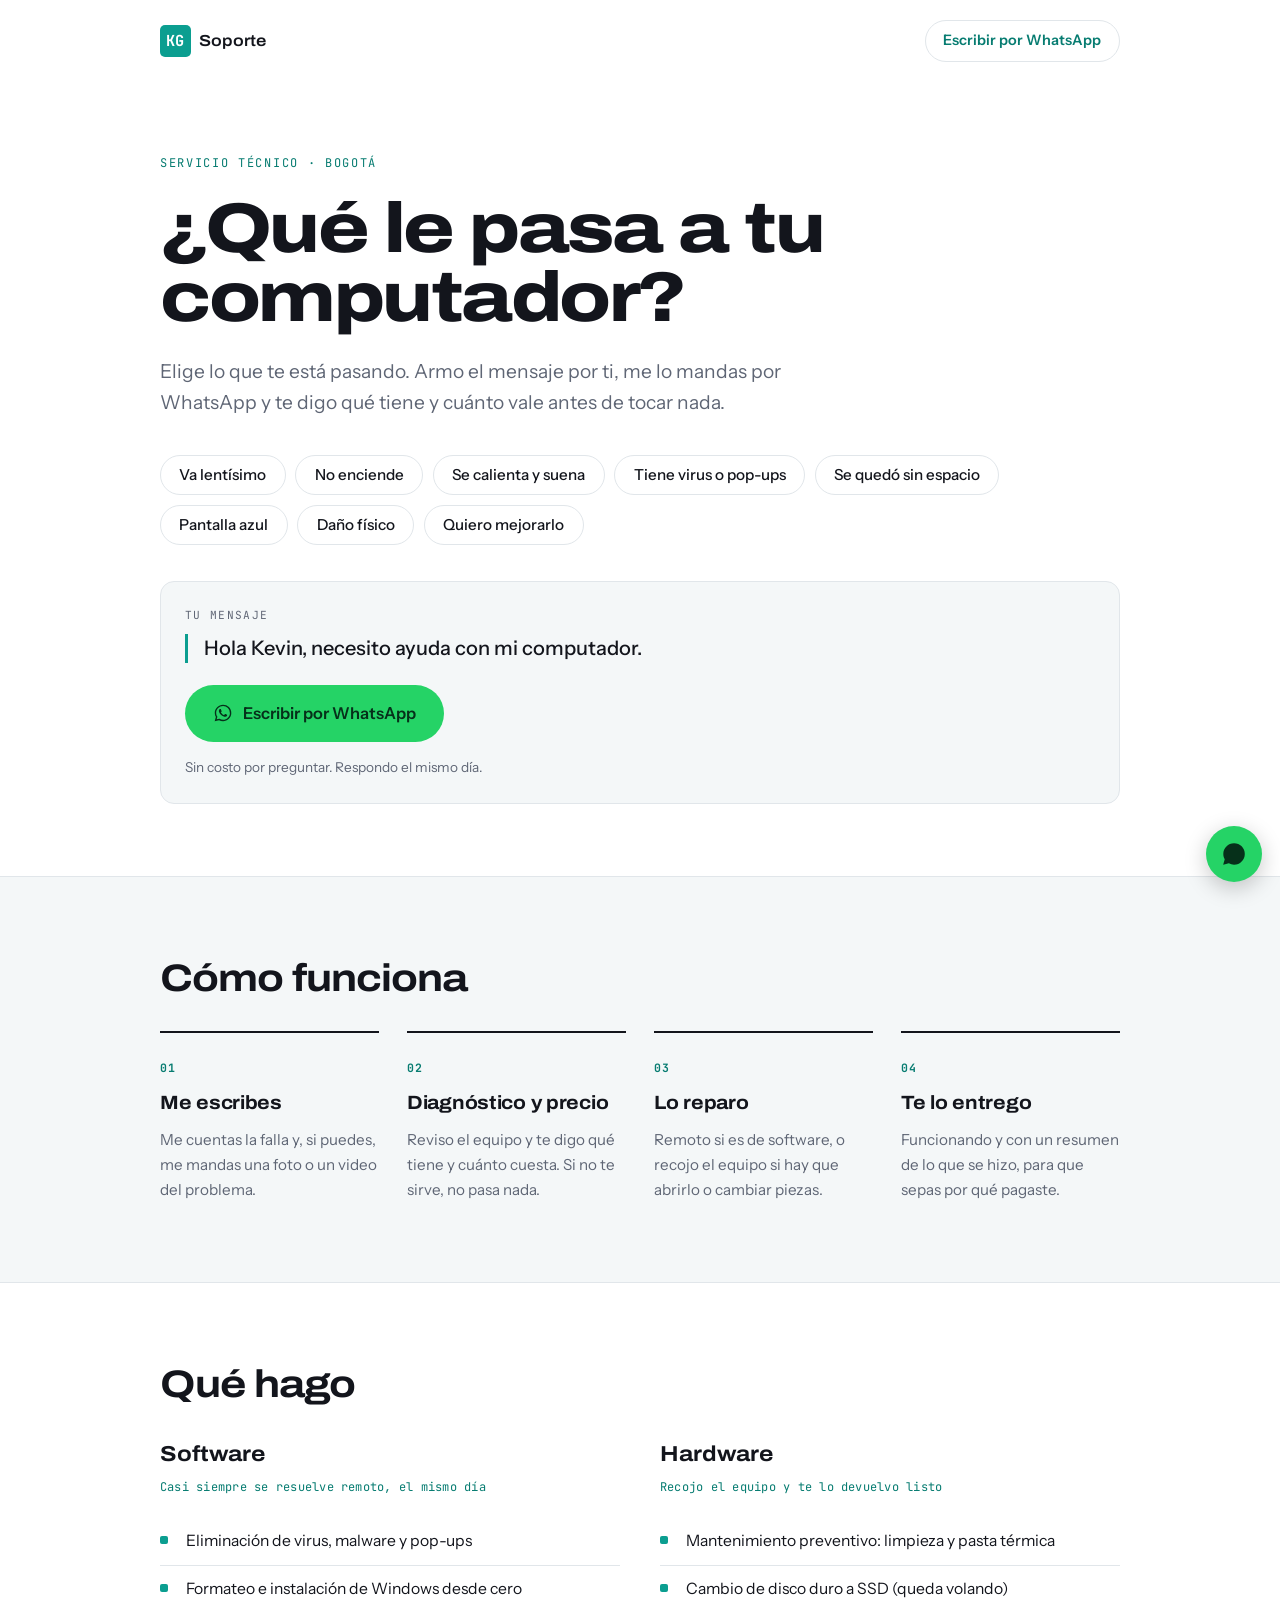
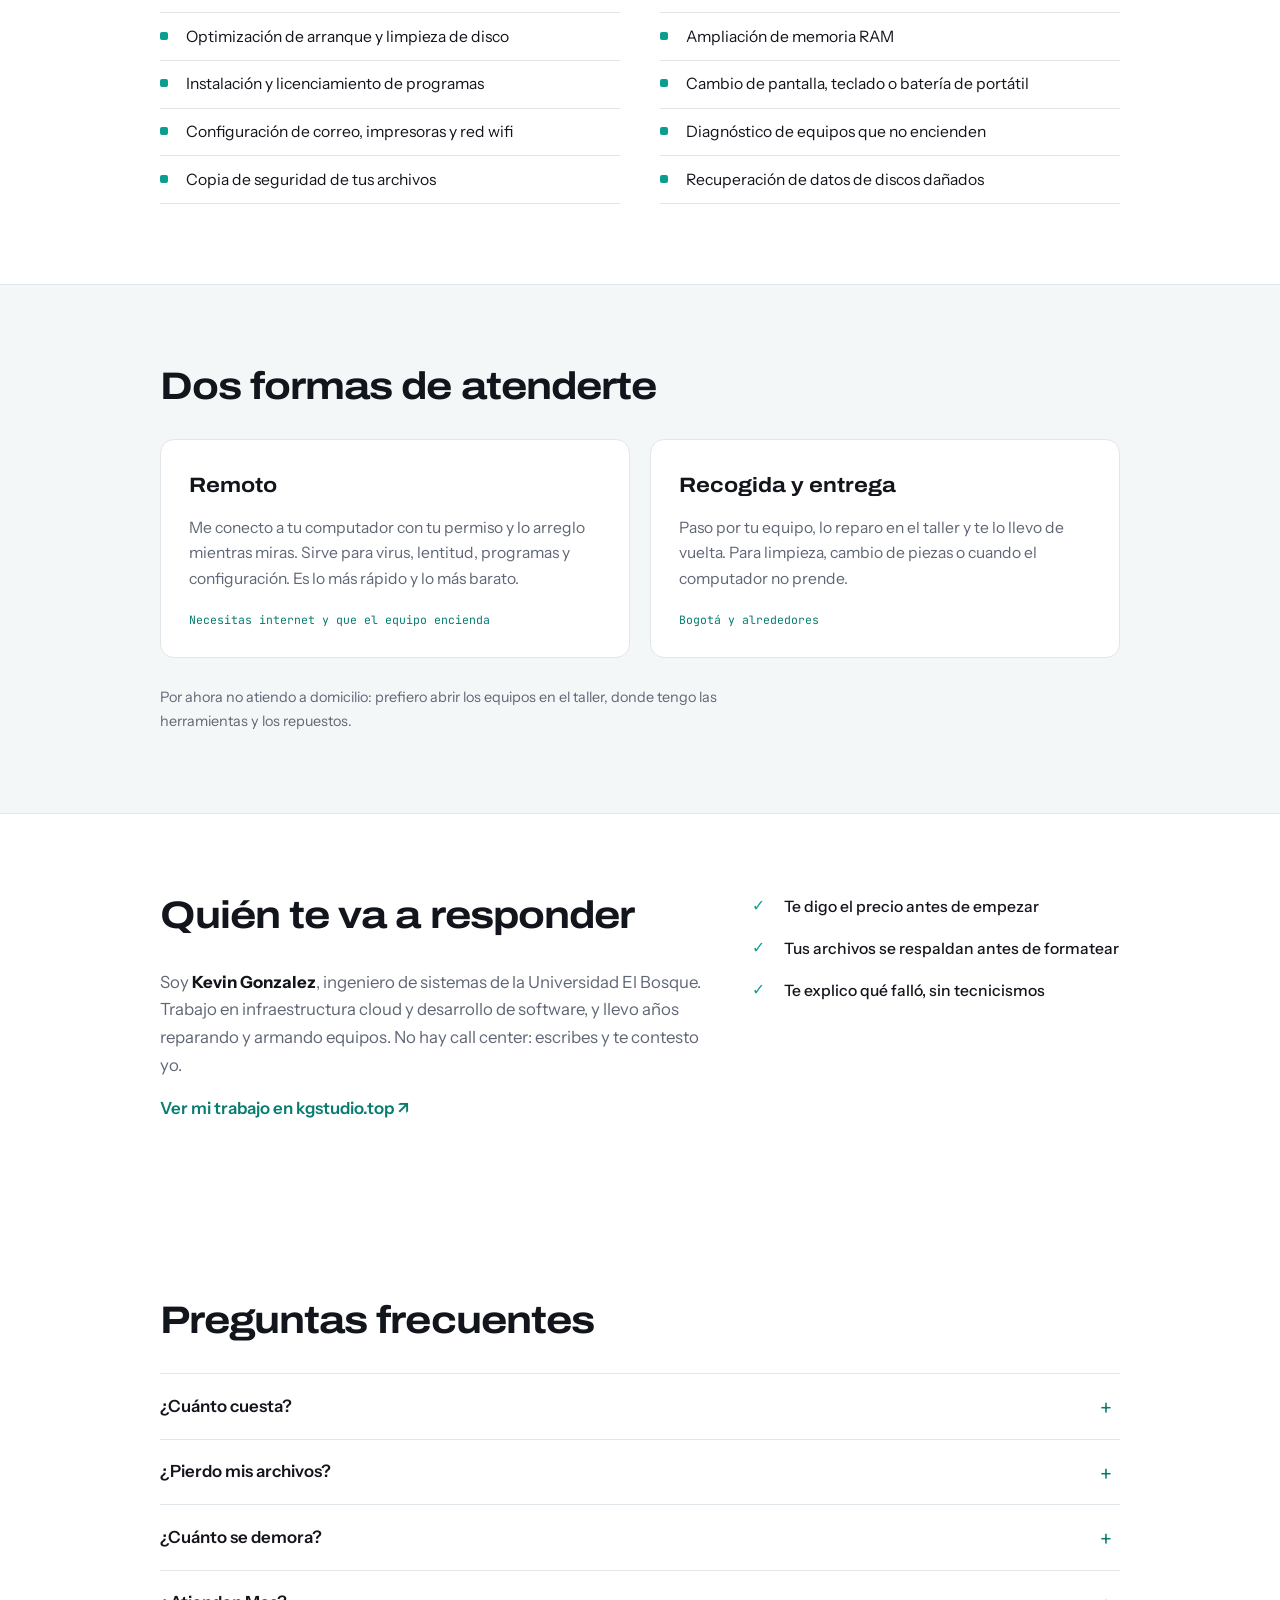
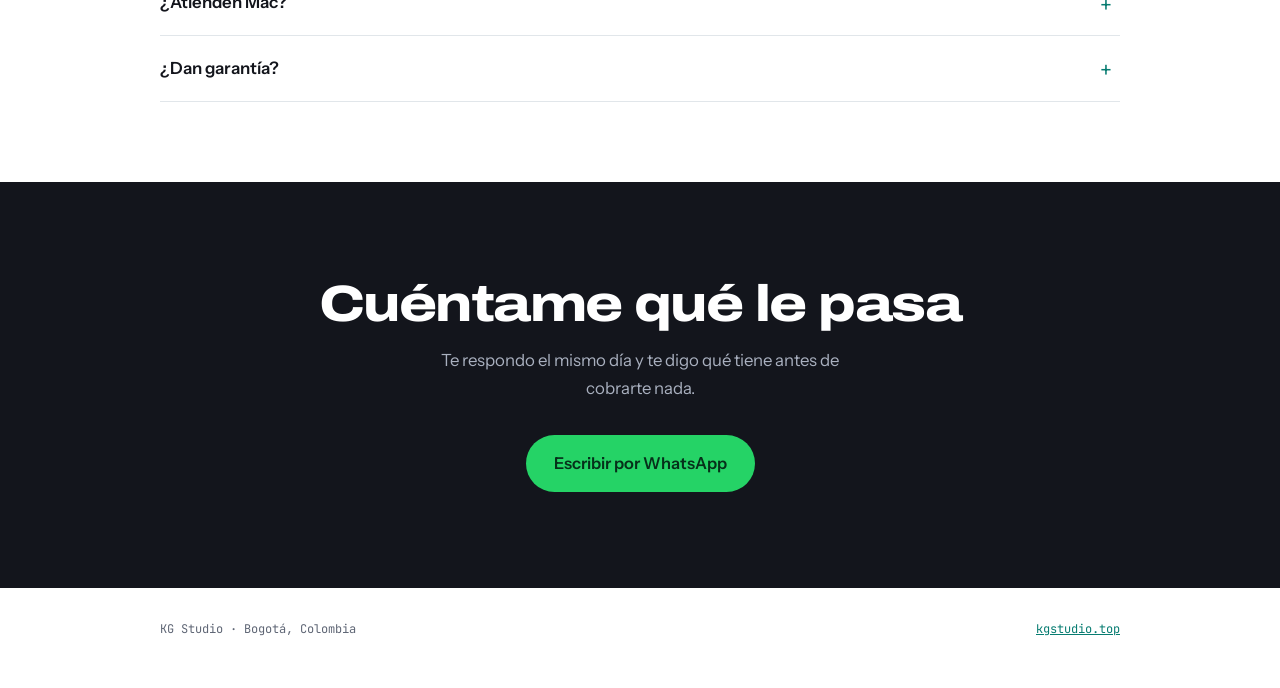
==== index.html @ cbd8a809 "Landing de soporte de computadores con selector de sintomas a WhatsApp" ====
<!DOCTYPE html>
<html lang="es">
<head>
<meta charset="utf-8">
<meta name="viewport" content="width=device-width, initial-scale=1">
<title>Soporte de computadores — KG Studio</title>
<meta name="description" content="Servicio técnico de computadores en Bogotá: mantenimiento, formateo, virus, cambio a SSD y más. Atención remota o con recogida y entrega. Diagnóstico y precio por WhatsApp antes de tocar nada.">
<link rel="canonical" href="https://pc.kgstudio.top/">
<meta property="og:type" content="website">
<meta property="og:url" content="https://pc.kgstudio.top/">
<meta property="og:title" content="Soporte de computadores — KG Studio">
<meta property="og:description" content="Dime qué le pasa a tu computador y te digo qué tiene y cuánto vale, sin compromiso.">
<meta property="og:locale" content="es_CO">
<meta name="theme-color" content="#0FB5A5">
<link rel="icon" href="data:image/svg+xml,%3Csvg xmlns='http://www.w3.org/2000/svg' viewBox='0 0 64 64'%3E%3Crect width='64' height='64' rx='14' fill='%230FB5A5'/%3E%3Ctext x='32' y='43' font-family='ui-monospace,monospace' font-size='27' font-weight='700' fill='white' text-anchor='middle'%3EKG%3C/text%3E%3C/svg%3E">
<link rel="preconnect" href="https://fonts.googleapis.com">
<link rel="preconnect" href="https://fonts.gstatic.com" crossorigin>
<link href="https://fonts.googleapis.com/css2?family=Archivo:wdth,wght@62..125,100..900&family=Instrument+Sans:wght@400..700&family=JetBrains+Mono:wght@400;500;700&display=swap" rel="stylesheet">
<link rel="stylesheet" href="styles.css">
</head>
<body>

<a class="skip" href="#sintomas">Ir al diagnóstico</a>

<header class="topbar">
  <a class="mark" href="/" aria-label="KG Studio Soporte, inicio">
    <span class="mark__kg">KG</span>
    <span class="mark__word">Soporte</span>
  </a>
  <a class="topbar__cta" data-wa data-msg="Hola Kevin, necesito ayuda con mi computador.">
    Escribir por WhatsApp
  </a>
</header>

<main>

  <!-- ── Hero: la hoja de ingreso ────────────────────────────────── -->
  <section class="hero" id="sintomas">
    <p class="hero__eyebrow">Servicio técnico · Bogotá</p>
    <h1 class="hero__title">¿Qué le pasa a tu computador?</h1>
    <p class="hero__sub">
      Elige lo que te está pasando. Armo el mensaje por ti, me lo mandas por WhatsApp
      y te digo qué tiene y cuánto vale antes de tocar nada.
    </p>

    <fieldset class="symptoms">
      <legend class="sr-only">Elige el síntoma de tu equipo</legend>
      <button type="button" class="chip" data-symptom="va lentísimo y se demora en abrir todo">Va lentísimo</button>
      <button type="button" class="chip" data-symptom="no enciende">No enciende</button>
      <button type="button" class="chip" data-symptom="se calienta mucho y el ventilador suena durísimo">Se calienta y suena</button>
      <button type="button" class="chip" data-symptom="tiene virus: me salen pop-ups y se abren páginas solas">Tiene virus o pop-ups</button>
      <button type="button" class="chip" data-symptom="se quedó sin espacio en el disco">Se quedó sin espacio</button>
      <button type="button" class="chip" data-symptom="se reinicia solo y me sale pantalla azul">Pantalla azul</button>
      <button type="button" class="chip" data-symptom="se le dañó la pantalla, el teclado o la batería">Daño físico</button>
      <button type="button" class="chip" data-symptom="quiero mejorarlo: ponerle SSD o más memoria">Quiero mejorarlo</button>
    </fieldset>

    <div class="compose">
      <p class="compose__label">Tu mensaje</p>
      <p class="compose__preview" id="preview" aria-live="polite">Hola Kevin, necesito ayuda con mi computador.</p>
      <a class="btn btn--wa" id="mainCta" data-wa>
        <svg viewBox="0 0 24 24" width="20" height="20" aria-hidden="true" fill="currentColor"><path d="M12.04 2C6.58 2 2.13 6.45 2.13 11.91c0 1.75.46 3.45 1.32 4.95L2 22l5.25-1.38a9.9 9.9 0 0 0 4.79 1.22h.01c5.46 0 9.91-4.45 9.91-9.91 0-2.65-1.03-5.14-2.9-7.01A9.82 9.82 0 0 0 12.04 2Zm0 18.15h-.01a8.2 8.2 0 0 1-4.18-1.15l-.3-.18-3.11.82.83-3.04-.2-.31a8.19 8.19 0 0 1-1.26-4.38c0-4.54 3.7-8.24 8.24-8.24 2.2 0 4.27.86 5.83 2.42a8.19 8.19 0 0 1 2.41 5.83c0 4.54-3.7 8.23-8.25 8.23Zm4.52-6.17c-.25-.12-1.47-.72-1.69-.81-.23-.08-.39-.12-.56.13-.16.24-.64.8-.78.97-.15.16-.29.18-.53.06-.25-.13-1.05-.39-1.99-1.23-.74-.66-1.23-1.47-1.38-1.72-.14-.25-.01-.38.11-.5.11-.11.25-.29.37-.44.13-.15.17-.25.25-.42.08-.16.04-.31-.02-.43-.06-.12-.56-1.34-.76-1.84-.2-.48-.4-.41-.56-.42h-.47c-.16 0-.43.06-.65.31-.22.25-.86.84-.86 2.05s.88 2.38 1 2.540c.13.16 1.73 2.64 4.19 3.7.59.25 1.04.4 1.4.52.59.19 1.12.16 1.54.1.47-.07 1.47-.6 1.67-1.18.21-.58.21-1.07.15-1.18-.06-.1-.22-.16-.47-.29Z"/></svg>
        Escribir por WhatsApp
      </a>
      <p class="compose__note">Sin costo por preguntar. Respondo el mismo día.</p>
    </div>
  </section>

  <!-- ── Proceso: aquí el orden sí importa ───────────────────────── -->
  <section class="band">
    <div class="wrap">
      <h2 class="h2">Cómo funciona</h2>
      <ol class="steps">
        <li class="step">
          <span class="step__n">01</span>
          <h3 class="step__title">Me escribes</h3>
          <p class="step__desc">Me cuentas la falla y, si puedes, me mandas una foto o un video del problema.</p>
        </li>
        <li class="step">
          <span class="step__n">02</span>
          <h3 class="step__title">Diagnóstico y precio</h3>
          <p class="step__desc">Reviso el equipo y te digo qué tiene y cuánto cuesta. Si no te sirve, no pasa nada.</p>
        </li>
        <li class="step">
          <span class="step__n">03</span>
          <h3 class="step__title">Lo reparo</h3>
          <p class="step__desc">Remoto si es de software, o recojo el equipo si hay que abrirlo o cambiar piezas.</p>
        </li>
        <li class="step">
          <span class="step__n">04</span>
          <h3 class="step__title">Te lo entrego</h3>
          <p class="step__desc">Funcionando y con un resumen de lo que se hizo, para que sepas por qué pagaste.</p>
        </li>
      </ol>
    </div>
  </section>

  <!-- ── Servicios ───────────────────────────────────────────────── -->
  <section class="wrap section">
    <h2 class="h2">Qué hago</h2>

    <div class="cols">
      <div class="col">
        <h3 class="col__title">Software</h3>
        <p class="col__mode">Casi siempre se resuelve remoto, el mismo día</p>
        <ul class="list">
          <li>Eliminación de virus, malware y pop-ups</li>
          <li>Formateo e instalación de Windows desde cero</li>
          <li>Optimización de arranque y limpieza de disco</li>
          <li>Instalación y licenciamiento de programas</li>
          <li>Configuración de correo, impresoras y red wifi</li>
          <li>Copia de seguridad de tus archivos</li>
        </ul>
      </div>

      <div class="col">
        <h3 class="col__title">Hardware</h3>
        <p class="col__mode">Recojo el equipo y te lo devuelvo listo</p>
        <ul class="list">
          <li>Mantenimiento preventivo: limpieza y pasta térmica</li>
          <li>Cambio de disco duro a SSD (queda volando)</li>
          <li>Ampliación de memoria RAM</li>
          <li>Cambio de pantalla, teclado o batería de portátil</li>
          <li>Diagnóstico de equipos que no encienden</li>
          <li>Recuperación de datos de discos dañados</li>
        </ul>
      </div>
    </div>
  </section>

  <!-- ── Modalidades ─────────────────────────────────────────────── -->
  <section class="band">
    <div class="wrap">
      <h2 class="h2">Dos formas de atenderte</h2>
      <div class="modes">
        <article class="mode">
          <h3 class="mode__title">Remoto</h3>
          <p class="mode__desc">
            Me conecto a tu computador con tu permiso y lo arreglo mientras miras.
            Sirve para virus, lentitud, programas y configuración. Es lo más rápido y lo más barato.
          </p>
          <p class="mode__meta">Necesitas internet y que el equipo encienda</p>
        </article>
        <article class="mode">
          <h3 class="mode__title">Recogida y entrega</h3>
          <p class="mode__desc">
            Paso por tu equipo, lo reparo en el taller y te lo llevo de vuelta.
            Para limpieza, cambio de piezas o cuando el computador no prende.
          </p>
          <p class="mode__meta">Bogotá y alrededores</p>
        </article>
      </div>
      <p class="modes__note">
        Por ahora no atiendo a domicilio: prefiero abrir los equipos en el taller, donde tengo
        las herramientas y los repuestos.
      </p>
    </div>
  </section>

  <!-- ── Quién responde ──────────────────────────────────────────── -->
  <section class="wrap section">
    <div class="who">
      <div class="who__text">
        <h2 class="h2">Quién te va a responder</h2>
        <p>
          Soy <strong>Kevin Gonzalez</strong>, ingeniero de sistemas de la Universidad El Bosque.
          Trabajo en infraestructura cloud y desarrollo de software, y llevo años reparando y
          armando equipos. No hay call center: escribes y te contesto yo.
        </p>
        <p class="who__link">
          <a href="https://kgstudio.top" target="_blank" rel="noopener">Ver mi trabajo en kgstudio.top ↗</a>
        </p>
      </div>
      <ul class="who__points">
        <li>Te digo el precio antes de empezar</li>
        <li>Tus archivos se respaldan antes de formatear</li>
        <li>Te explico qué falló, sin tecnicismos</li>
      </ul>
    </div>
  </section>

  <!-- ── Preguntas ───────────────────────────────────────────────── -->
  <section class="wrap section">
    <h2 class="h2">Preguntas frecuentes</h2>
    <div class="faq">
      <details class="qa">
        <summary>¿Cuánto cuesta?</summary>
        <p>
          Depende del equipo y de la falla, así que no pongo una lista de precios que después no se
          cumpla. Escríbeme, reviso el caso y te doy el valor exacto antes de tocar nada. Preguntar no cuesta.
        </p>
      </details>
      <details class="qa">
        <summary>¿Pierdo mis archivos?</summary>
        <p>
          No. Antes de formatear o cambiar un disco hago una copia de tus documentos, fotos y
          descargas, y te la entrego junto con el equipo.
        </p>
      </details>
      <details class="qa">
        <summary>¿Cuánto se demora?</summary>
        <p>
          Lo remoto suele quedar el mismo día. Si hay que recoger el equipo, entre uno y tres días
          según el repuesto. Te aviso el tiempo estimado cuando te paso el precio.
        </p>
      </details>
      <details class="qa">
        <summary>¿Atienden Mac?</summary>
        <p>
          Sí para software, respaldos y configuración. Para cambio de piezas trabajo sobre todo
          equipos Windows: si es un Mac, escríbeme y te digo de una si puedo o no.
        </p>
      </details>
      <details class="qa">
        <summary>¿Dan garantía?</summary>
        <p>
          Sí. La mano de obra queda garantizada 30 días, y los repuestos con la garantía del
          fabricante. Si el equipo vuelve por lo mismo, lo reviso sin cobrar.
        </p>
      </details>
    </div>
  </section>

  <!-- ── Cierre ──────────────────────────────────────────────────── -->
  <section class="close">
    <div class="wrap">
      <h2 class="close__title">Cuéntame qué le pasa</h2>
      <p class="close__sub">Te respondo el mismo día y te digo qué tiene antes de cobrarte nada.</p>
      <a class="btn btn--wa" data-wa data-msg="Hola Kevin, necesito ayuda con mi computador.">
        Escribir por WhatsApp
      </a>
    </div>
  </section>

</main>

<footer class="foot">
  <div class="wrap foot__inner">
    <p>KG Studio · Bogotá, Colombia</p>
    <p><a href="https://kgstudio.top" target="_blank" rel="noopener">kgstudio.top</a></p>
  </div>
</footer>

<a class="float" data-wa data-msg="Hola Kevin, necesito ayuda con mi computador." aria-label="Escribir por WhatsApp">
  <svg viewBox="0 0 24 24" width="26" height="26" aria-hidden="true" fill="currentColor"><path d="M12.04 2C6.58 2 2.13 6.45 2.13 11.91c0 1.75.46 3.45 1.32 4.95L2 22l5.25-1.38a9.9 9.9 0 0 0 4.79 1.22h.01c5.46 0 9.91-4.45 9.91-9.91 0-2.65-1.03-5.14-2.9-7.01A9.82 9.82 0 0 0 12.04 2Zm5.52 11.98c-.25-.12-1.47-.72-1.69-.81-.23-.08-.39-.12-.56.13-.16.24-.64.8-.78.97-.15.16-.29.18-.53.06-.25-.13-1.05-.39-1.99-1.23-.74-.66-1.23-1.47-1.38-1.72-.14-.25-.01-.38.11-.5.11-.11.25-.29.37-.44.13-.15.17-.25.25-.42.08-.16.04-.31-.02-.43-.06-.12-.56-1.34-.76-1.84-.2-.48-.4-.41-.56-.42h-.47c-.16 0-.43.06-.65.31-.22.25-.86.84-.86 2.05s.88 2.38 1 2.54c.13.16 1.73 2.64 4.19 3.7.59.25 1.04.4 1.4.52.59.19 1.12.16 1.54.1.47-.07 1.47-.6 1.67-1.18.21-.58.21-1.07.15-1.18-.06-.1-.22-.16-.47-.29Z"/></svg>
</a>

<script src="main.js" defer></script>
</body>
</html>
---- styles.css ----
/* ============================================================
   KG Studio Soporte — pc.kgstudio.top
   Misma familia que el hub (Archivo + Instrument Sans + JetBrains
   Mono, índigo/teal), pero cálida, amplia y con tipografía grande:
   el público aquí no es técnico.
   ============================================================ */

:root {
  --paper:   #FFFFFF;
  --paper-2: #F4F7F8;
  --ink:     #13151C;
  --muted:   #5F6675;
  --line:    #E1E6EA;
  --teal:    #0B9E90;
  --teal-dk: #077C71;
  --indigo:  #3D2BFF;
  --wa:      #25D366;

  --display: "Archivo", system-ui, sans-serif;
  --body:    "Instrument Sans", system-ui, sans-serif;
  --mono:    "JetBrains Mono", ui-monospace, monospace;

  --gutter: clamp(1.25rem, 5vw, 3rem);
  --maxw: 66rem;
  --radius: 14px;
}

*, *::before, *::after { box-sizing: border-box; }

html { -webkit-text-size-adjust: 100%; scroll-behavior: smooth; }

body {
  margin: 0;
  background: var(--paper);
  color: var(--ink);
  font-family: var(--body);
  font-size: 1.05rem;
  line-height: 1.65;
  -webkit-font-smoothing: antialiased;
}

a { color: var(--teal-dk); }

:focus-visible {
  outline: 3px solid var(--indigo);
  outline-offset: 2px;
  border-radius: 4px;
}

.sr-only {
  position: absolute;
  width: 1px; height: 1px;
  padding: 0; margin: -1px;
  overflow: hidden;
  clip: rect(0 0 0 0);
  white-space: nowrap;
}

.skip {
  position: absolute;
  left: -9999px; top: 0;
  background: var(--teal-dk);
  color: #fff;
  padding: 0.75rem 1rem;
  z-index: 20;
}
.skip:focus { left: 0; }

.wrap {
  max-width: var(--maxw);
  margin: 0 auto;
  padding-left: var(--gutter);
  padding-right: var(--gutter);
}

.h2 {
  font-family: var(--display);
  font-variation-settings: "wdth" 115, "wght" 700;
  font-size: clamp(1.6rem, 4.5vw, 2.4rem);
  letter-spacing: -0.025em;
  line-height: 1.1;
  margin: 0 0 2rem;
}

/* ── Barra superior ─────────────────────────────────────────── */

.topbar {
  display: flex;
  align-items: center;
  justify-content: space-between;
  gap: 1rem;
  max-width: var(--maxw);
  margin: 0 auto;
  padding: 1.25rem var(--gutter);
}

.mark { display: inline-flex; align-items: baseline; gap: 0.5rem; text-decoration: none; color: var(--ink); }

.mark__kg {
  font-family: var(--mono);
  font-weight: 700;
  font-size: 0.95rem;
  background: var(--teal);
  color: #fff;
  padding: 0.2rem 0.4rem;
  border-radius: 5px;
}

.mark__word {
  font-family: var(--display);
  font-variation-settings: "wdth" 112, "wght" 600;
  font-size: 1rem;
}

.topbar__cta {
  font-size: 0.9rem;
  font-weight: 600;
  color: var(--teal-dk);
  text-decoration: none;
  border: 1.5px solid var(--line);
  border-radius: 999px;
  padding: 0.5rem 1.1rem;
  cursor: pointer;
  transition: border-color 0.18s ease, background-color 0.18s ease;
}
.topbar__cta:hover { border-color: var(--teal); background: var(--paper-2); }

@media (max-width: 34rem) { .topbar__cta { display: none; } }

/* ── Hero ───────────────────────────────────────────────────── */

.hero {
  max-width: var(--maxw);
  margin: 0 auto;
  padding: clamp(2rem, 7vw, 4.5rem) var(--gutter) clamp(2.5rem, 7vw, 4.5rem);
}

.hero__eyebrow {
  margin: 0 0 1.25rem;
  font-family: var(--mono);
  font-size: 0.75rem;
  text-transform: uppercase;
  letter-spacing: 0.14em;
  color: var(--teal-dk);
}

.hero__title {
  font-family: var(--display);
  font-variation-settings: "wdth" 118, "wght" 800;
  font-size: clamp(2.2rem, 7.5vw, 4.4rem);
  line-height: 0.98;
  letter-spacing: -0.035em;
  margin: 0;
  max-width: 16ch;
}

.hero__sub {
  max-width: 50ch;
  margin: 1.5rem 0 0;
  font-size: clamp(1.02rem, 2vw, 1.2rem);
  color: var(--muted);
}

/* ── Firma: selector de síntomas ────────────────────────────── */

.symptoms {
  display: flex;
  flex-wrap: wrap;
  gap: 0.6rem;
  border: 0;
  margin: 2.25rem 0 0;
  padding: 0;
}

.chip {
  font-family: inherit;
  font-size: 0.95rem;
  font-weight: 500;
  color: var(--ink);
  background: var(--paper);
  border: 1.5px solid var(--line);
  border-radius: 999px;
  padding: 0.6rem 1.15rem;
  cursor: pointer;
  transition: border-color 0.16s ease, background-color 0.16s ease, transform 0.16s ease;
}

.chip:hover { border-color: var(--teal); transform: translateY(-1px); }

.chip[aria-pressed="true"] {
  background: var(--teal);
  border-color: var(--teal);
  color: #fff;
}

.compose {
  margin: 2.25rem 0 0;
  padding: 1.5rem;
  background: var(--paper-2);
  border: 1px solid var(--line);
  border-radius: var(--radius);
}

.compose__label {
  margin: 0 0 0.6rem;
  font-family: var(--mono);
  font-size: 0.7rem;
  text-transform: uppercase;
  letter-spacing: 0.12em;
  color: var(--muted);
}

.compose__preview {
  margin: 0 0 1.35rem;
  font-size: clamp(1.05rem, 2.2vw, 1.25rem);
  font-weight: 500;
  line-height: 1.45;
  border-left: 3px solid var(--teal);
  padding-left: 1rem;
}

.compose__note { margin: 0.9rem 0 0; font-size: 0.85rem; color: var(--muted); }

/* ── Botones ────────────────────────────────────────────────── */

.btn {
  display: inline-flex;
  align-items: center;
  gap: 0.6rem;
  font-family: inherit;
  font-size: 1.02rem;
  font-weight: 600;
  color: #fff;
  background: var(--ink);
  border: 0;
  border-radius: 999px;
  padding: 0.95rem 1.75rem;
  text-decoration: none;
  cursor: pointer;
  transition: transform 0.18s ease, filter 0.18s ease;
}
.btn:hover { transform: translateY(-2px); filter: brightness(1.1); }

.btn--wa { background: var(--wa); color: #06301A; }

/* ── Bandas y secciones ─────────────────────────────────────── */

.band {
  background: var(--paper-2);
  border-top: 1px solid var(--line);
  border-bottom: 1px solid var(--line);
  padding: clamp(3rem, 8vw, 5rem) 0;
}

.section { padding: clamp(3rem, 8vw, 5rem) var(--gutter); }

/* ── Proceso ────────────────────────────────────────────────── */

.steps {
  list-style: none;
  display: grid;
  grid-template-columns: repeat(auto-fit, minmax(13rem, 1fr));
  gap: 2rem 1.75rem;
  margin: 0;
  padding: 0;
  counter-reset: none;
}

.step { position: relative; padding-top: 1.25rem; border-top: 2px solid var(--ink); }

.step__n {
  font-family: var(--mono);
  font-size: 0.72rem;
  font-weight: 700;
  letter-spacing: 0.1em;
  color: var(--teal-dk);
}

.step__title {
  font-family: var(--display);
  font-variation-settings: "wdth" 110, "wght" 700;
  font-size: 1.2rem;
  letter-spacing: -0.015em;
  margin: 0.4rem 0 0.5rem;
}

.step__desc { margin: 0; font-size: 0.95rem; color: var(--muted); }

/* ── Servicios ──────────────────────────────────────────────── */

.cols {
  display: grid;
  grid-template-columns: repeat(auto-fit, minmax(19rem, 1fr));
  gap: 2.5rem;
}

.col__title {
  font-family: var(--display);
  font-variation-settings: "wdth" 112, "wght" 700;
  font-size: 1.35rem;
  margin: 0;
}

.col__mode {
  margin: 0.35rem 0 1.25rem;
  font-family: var(--mono);
  font-size: 0.75rem;
  color: var(--teal-dk);
  letter-spacing: 0.02em;
}

.list { list-style: none; margin: 0; padding: 0; }

.list li {
  position: relative;
  padding: 0.65rem 0 0.65rem 1.6rem;
  border-bottom: 1px solid var(--line);
  font-size: 0.98rem;
}

.list li::before {
  content: "";
  position: absolute;
  left: 0;
  top: 1.15rem;
  width: 8px;
  height: 8px;
  border-radius: 2px;
  background: var(--teal);
}

/* ── Modalidades ────────────────────────────────────────────── */

.modes {
  display: grid;
  grid-template-columns: repeat(auto-fit, minmax(18rem, 1fr));
  gap: 1.25rem;
}

.mode {
  background: var(--paper);
  border: 1px solid var(--line);
  border-radius: var(--radius);
  padding: 1.75rem;
}

.mode__title {
  font-family: var(--display);
  font-variation-settings: "wdth" 112, "wght" 700;
  font-size: 1.3rem;
  margin: 0 0 0.75rem;
}

.mode__desc { margin: 0; font-size: 0.98rem; color: var(--muted); }

.mode__meta {
  margin: 1.1rem 0 0;
  font-family: var(--mono);
  font-size: 0.72rem;
  color: var(--teal-dk);
}

.modes__note {
  margin: 1.75rem 0 0;
  font-size: 0.9rem;
  color: var(--muted);
  max-width: 60ch;
}

/* ── Quién responde ─────────────────────────────────────────── */

.who {
  display: grid;
  grid-template-columns: minmax(0, 1.5fr) minmax(0, 1fr);
  gap: 2.5rem;
  align-items: start;
}

@media (max-width: 48rem) { .who { grid-template-columns: 1fr; gap: 1.75rem; } }

.who__text p { margin: 0 0 1rem; color: var(--muted); }
.who__text strong { color: var(--ink); }
.who__link a { font-weight: 600; text-decoration: none; }
.who__link a:hover { text-decoration: underline; }

.who__points { list-style: none; margin: 0; padding: 0; }

.who__points li {
  position: relative;
  padding: 0 0 0 2rem;
  margin-bottom: 1rem;
  font-weight: 500;
  font-size: 0.98rem;
}

.who__points li::before {
  content: "✓";
  position: absolute;
  left: 0;
  top: -1px;
  font-weight: 700;
  color: var(--teal);
}

/* ── Preguntas ──────────────────────────────────────────────── */

.faq { border-top: 1px solid var(--line); }

.qa { border-bottom: 1px solid var(--line); }

.qa summary {
  list-style: none;
  cursor: pointer;
  padding: 1.15rem 2.5rem 1.15rem 0;
  font-weight: 600;
  font-size: 1.05rem;
  position: relative;
}
.qa summary::-webkit-details-marker { display: none; }

.qa summary::after {
  content: "+";
  position: absolute;
  right: 0.5rem;
  top: 1rem;
  font-size: 1.4rem;
  font-weight: 400;
  color: var(--teal-dk);
  transition: transform 0.2s ease;
}
.qa[open] summary::after { transform: rotate(45deg); }

.qa p {
  margin: 0 0 1.35rem;
  max-width: 62ch;
  color: var(--muted);
  font-size: 0.98rem;
}

/* ── Cierre ─────────────────────────────────────────────────── */

.close {
  background: var(--ink);
  color: #fff;
  padding: clamp(3.5rem, 9vw, 6rem) 0;
  text-align: center;
}

.close__title {
  font-family: var(--display);
  font-variation-settings: "wdth" 120, "wght" 800;
  font-size: clamp(1.9rem, 6vw, 3.2rem);
  letter-spacing: -0.03em;
  line-height: 1.05;
  margin: 0;
}

.close__sub {
  margin: 1rem auto 2rem;
  max-width: 42ch;
  color: #A9B0BF;
}

/* ── Pie ────────────────────────────────────────────────────── */

.foot { padding: 2rem 0 3rem; }

.foot__inner {
  display: flex;
  flex-wrap: wrap;
  justify-content: space-between;
  gap: 0.5rem 1rem;
  font-family: var(--mono);
  font-size: 0.75rem;
  color: var(--muted);
}
.foot__inner p { margin: 0; }

/* ── Botón flotante ─────────────────────────────────────────── */

.float {
  position: fixed;
  right: 1.1rem;
  bottom: 1.1rem;
  z-index: 15;
  width: 56px;
  height: 56px;
  display: grid;
  place-items: center;
  border-radius: 50%;
  background: var(--wa);
  color: #06301A;
  box-shadow: 0 6px 22px rgba(0, 0, 0, 0.22);
  cursor: pointer;
  transition: transform 0.18s ease;
}
.float:hover { transform: scale(1.07); }

/* ── Movimiento ─────────────────────────────────────────────── */

@media (prefers-reduced-motion: reduce) {
  html { scroll-behavior: auto; }
  *, *::before, *::after {
    animation-duration: 0.001ms !important;
    transition-duration: 0.001ms !important;
  }
}
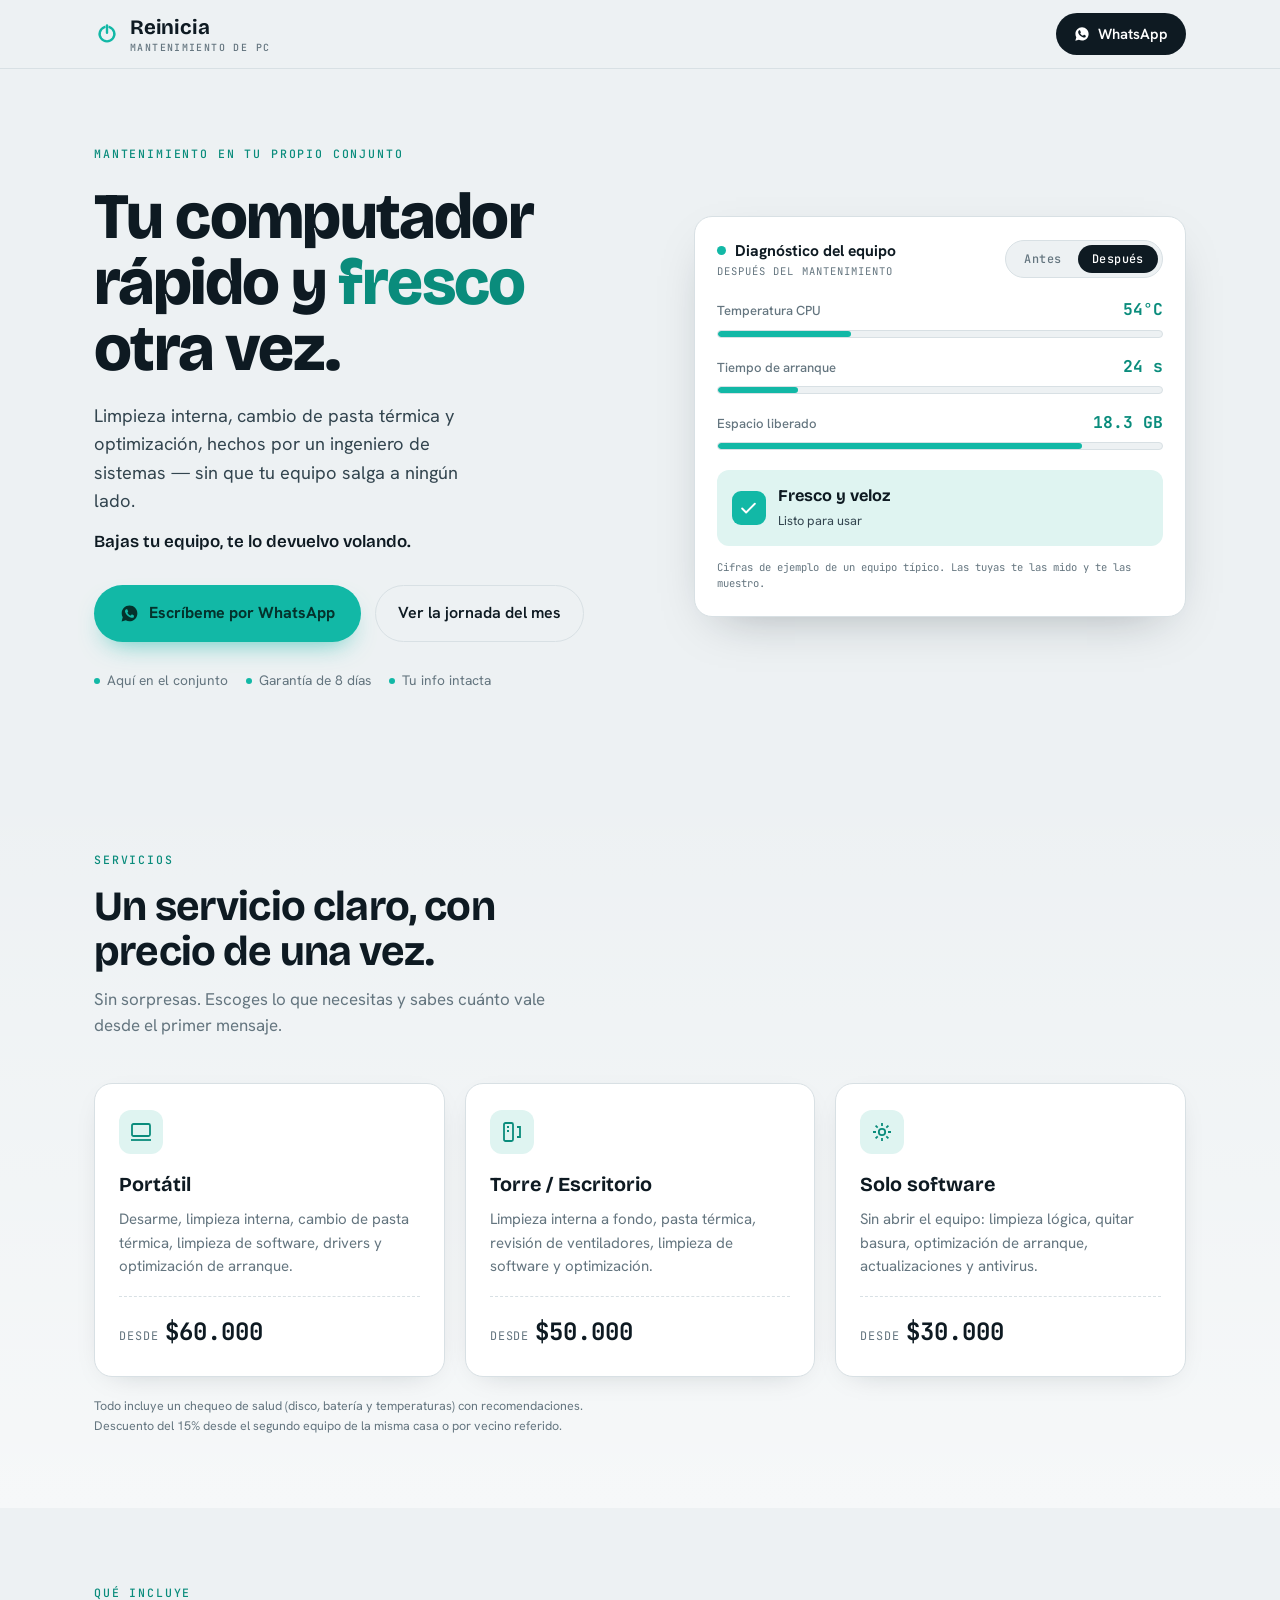
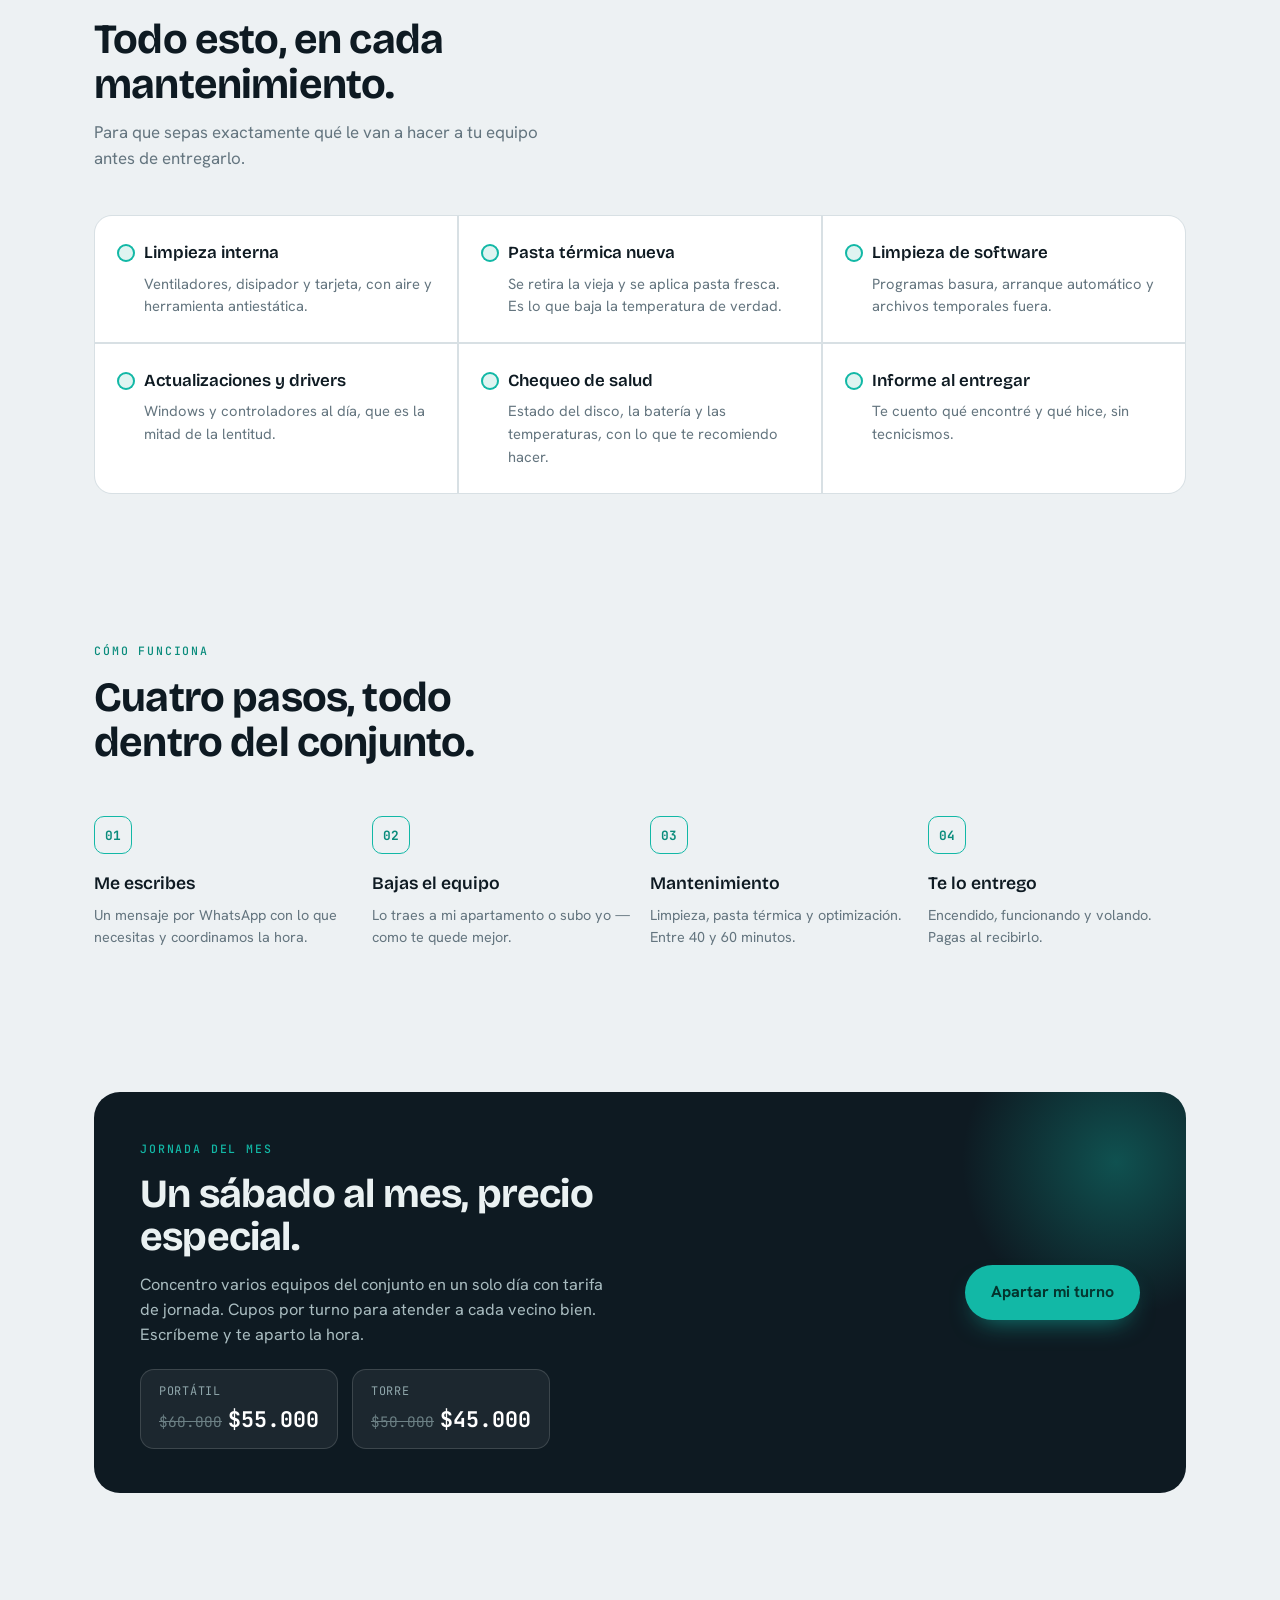
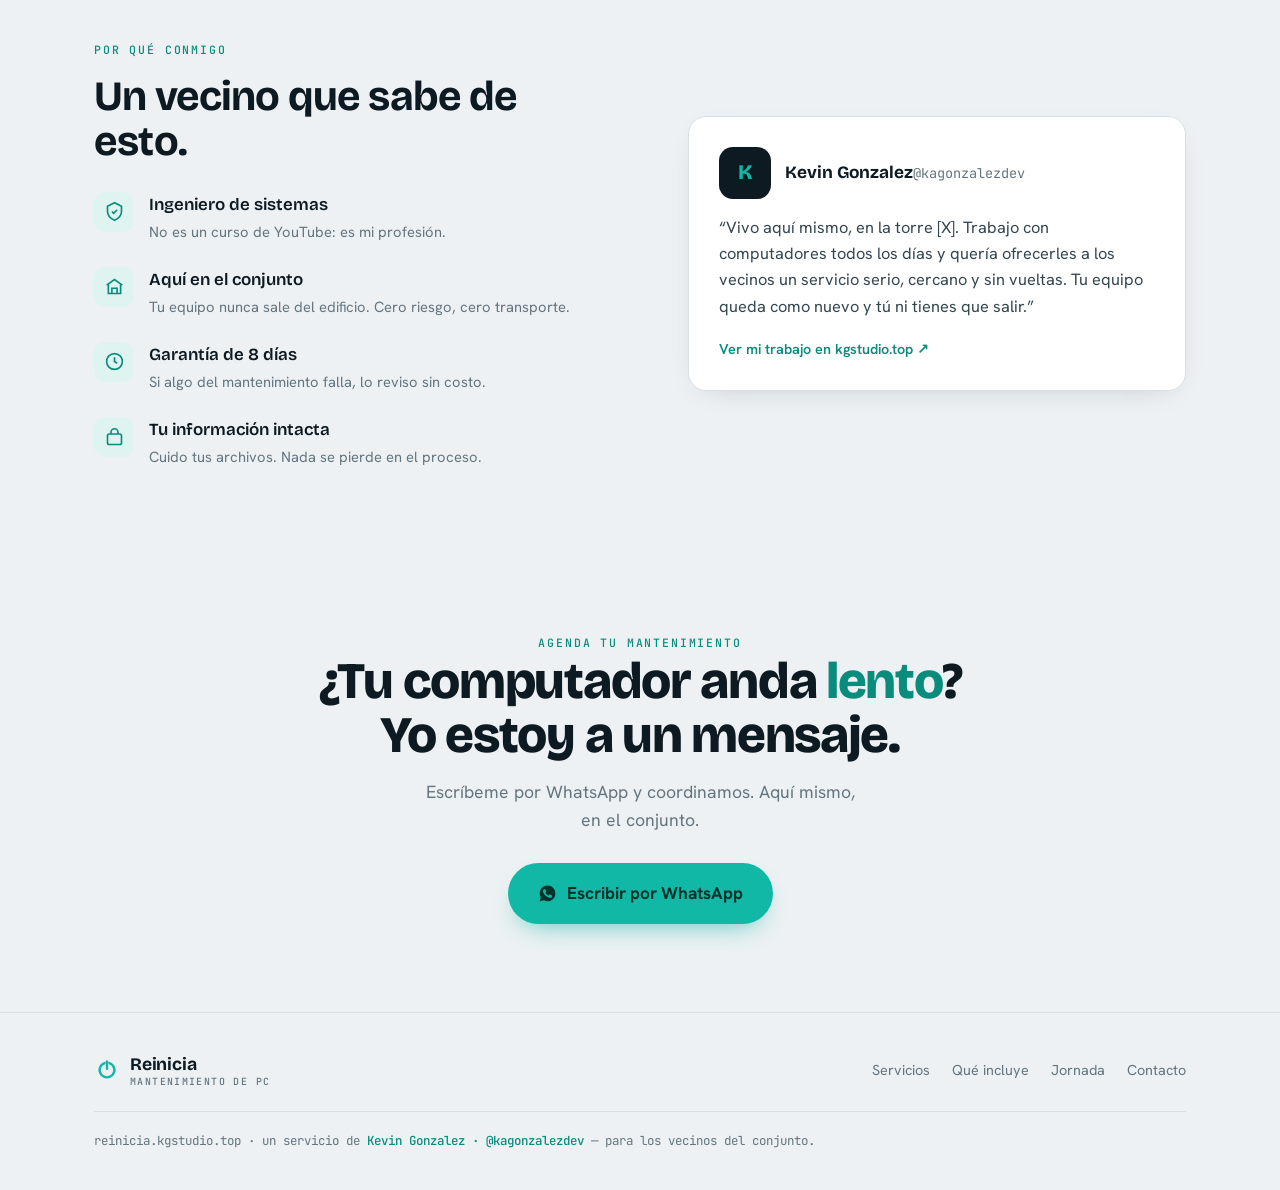
==== commit b5121ac4: "Rehacer la landing como Reinicia: diagnostico antes/despues, precios, jornada y tarjetas" ====
--- a/index.html
+++ b/index.html
@@ -1,249 +1,267 @@
 <!DOCTYPE html>
 <html lang="es">
 <head>
-<meta charset="utf-8">
-<meta name="viewport" content="width=device-width, initial-scale=1">
-<title>Soporte de computadores — KG Studio</title>
-<meta name="description" content="Servicio técnico de computadores en Bogotá: mantenimiento, formateo, virus, cambio a SSD y más. Atención remota o con recogida y entrega. Diagnóstico y precio por WhatsApp antes de tocar nada.">
-<link rel="canonical" href="https://pc.kgstudio.top/">
+<meta charset="UTF-8">
+<meta name="viewport" content="width=device-width, initial-scale=1.0">
+<title>Reinicia · Mantenimiento de computadores en tu conjunto</title>
+<meta name="description" content="Mantenimiento de computadores hecho por un ingeniero de sistemas, aquí mismo en el conjunto. Limpieza, pasta térmica y optimización desde $30.000, con garantía de 8 días.">
+<link rel="canonical" href="https://reinicia.kgstudio.top/">
 <meta property="og:type" content="website">
-<meta property="og:url" content="https://pc.kgstudio.top/">
-<meta property="og:title" content="Soporte de computadores — KG Studio">
-<meta property="og:description" content="Dime qué le pasa a tu computador y te digo qué tiene y cuánto vale, sin compromiso.">
+<meta property="og:url" content="https://reinicia.kgstudio.top/">
+<meta property="og:title" content="Reinicia · Tu computador rápido y fresco otra vez">
+<meta property="og:description" content="Mantenimiento de computadores en tu propio conjunto. Bajas tu equipo, te lo devuelvo volando.">
 <meta property="og:locale" content="es_CO">
-<meta name="theme-color" content="#0FB5A5">
-<link rel="icon" href="data:image/svg+xml,%3Csvg xmlns='http://www.w3.org/2000/svg' viewBox='0 0 64 64'%3E%3Crect width='64' height='64' rx='14' fill='%230FB5A5'/%3E%3Ctext x='32' y='43' font-family='ui-monospace,monospace' font-size='27' font-weight='700' fill='white' text-anchor='middle'%3EKG%3C/text%3E%3C/svg%3E">
+<meta name="theme-color" content="#12B8A6">
+<link rel="icon" href="data:image/svg+xml,%3Csvg xmlns='http://www.w3.org/2000/svg' viewBox='0 0 120 120'%3E%3Crect width='120' height='120' rx='26' fill='%230E1A22'/%3E%3Cg fill='none' stroke='%2312B8A6' stroke-width='11' stroke-linecap='round'%3E%3Cpath d='M71.6 28.1 A34 34 0 1 1 48.4 28.1'/%3E%3Cline x1='60' y1='20' x2='60' y2='54'/%3E%3C/g%3E%3C/svg%3E">
 <link rel="preconnect" href="https://fonts.googleapis.com">
 <link rel="preconnect" href="https://fonts.gstatic.com" crossorigin>
-<link href="https://fonts.googleapis.com/css2?family=Archivo:wdth,wght@62..125,100..900&family=Instrument+Sans:wght@400..700&family=JetBrains+Mono:wght@400;500;700&display=swap" rel="stylesheet">
+<link href="https://fonts.googleapis.com/css2?family=Bricolage+Grotesque:opsz,wght@12..96,500;12..96,600;12..96,700;12..96,800&family=Hanken+Grotesk:wght@400;500;600;700&family=JetBrains+Mono:wght@400;500;700&display=swap" rel="stylesheet">
 <link rel="stylesheet" href="styles.css">
+
+<script type="application/ld+json">
+{
+  "@context": "https://schema.org",
+  "@type": "LocalBusiness",
+  "name": "Reinicia",
+  "description": "Mantenimiento de computadores a domicilio dentro del conjunto residencial.",
+  "url": "https://reinicia.kgstudio.top",
+  "areaServed": { "@type": "City", "name": "Bogotá" },
+  "priceRange": "$30.000 - $60.000 COP",
+  "founder": { "@type": "Person", "name": "Kevin Gonzalez", "url": "https://kgstudio.top" }
+}
+</script>
 </head>
 <body>
 
-<a class="skip" href="#sintomas">Ir al diagnóstico</a>
-
-<header class="topbar">
-  <a class="mark" href="/" aria-label="KG Studio Soporte, inicio">
-    <span class="mark__kg">KG</span>
-    <span class="mark__word">Soporte</span>
-  </a>
-  <a class="topbar__cta" data-wa data-msg="Hola Kevin, necesito ayuda con mi computador.">
-    Escribir por WhatsApp
-  </a>
+<a class="skip" href="#servicios">Ir a los servicios</a>
+
+<!-- NAV -->
+<header class="nav">
+  <div class="wrap nav-inner">
+    <a class="brand" href="/">
+      <svg class="logo-mark" viewBox="0 0 120 120" aria-hidden="true"><g fill="none" stroke="#12B8A6" stroke-width="11" stroke-linecap="round"><path d="M71.6 28.1 A34 34 0 1 1 48.4 28.1"/><line x1="60" y1="20" x2="60" y2="54"/></g></svg>
+      <span class="brand-text">Reinicia<small>Mantenimiento de PC</small></span>
+    </a>
+    <a class="nav-cta" data-wa data-msg="Hola Kevin, quiero agendar un mantenimiento de mi computador.">
+      <svg viewBox="0 0 24 24" fill="currentColor" aria-hidden="true"><path d="M12.04 2c-5.46 0-9.9 4.44-9.9 9.9 0 1.75.46 3.45 1.32 4.95L2 22l5.3-1.38c1.45.79 3.08 1.21 4.74 1.21 5.46 0 9.9-4.44 9.9-9.9S17.5 2 12.04 2zm5.8 14.02c-.24.68-1.4 1.3-1.94 1.34-.5.05-1.13.07-1.82-.11-.42-.13-.96-.31-1.65-.61-2.9-1.25-4.8-4.17-4.94-4.37-.15-.2-1.18-1.57-1.18-2.99s.75-2.12 1.01-2.41c.27-.29.58-.36.78-.36.19 0 .39 0 .56.01.18.01.42-.07.66.5.24.58.82 2 .89 2.14.07.15.12.32.02.51-.09.2-.14.32-.27.49-.14.17-.29.37-.41.5-.14.14-.28.29-.12.57.16.28.71 1.17 1.53 1.9 1.05.94 1.94 1.23 2.22 1.37.27.14.43.12.59-.07.16-.2.68-.79.86-1.06.18-.27.36-.22.61-.13.24.09 1.55.73 1.82.86.27.14.45.2.51.31.07.11.07.63-.17 1.31z"/></svg>
+      <span>WhatsApp</span>
+    </a>
+  </div>
 </header>
 
 <main>
 
-  <!-- ── Hero: la hoja de ingreso ────────────────────────────────── -->
-  <section class="hero" id="sintomas">
-    <p class="hero__eyebrow">Servicio técnico · Bogotá</p>
-    <h1 class="hero__title">¿Qué le pasa a tu computador?</h1>
-    <p class="hero__sub">
-      Elige lo que te está pasando. Armo el mensaje por ti, me lo mandas por WhatsApp
-      y te digo qué tiene y cuánto vale antes de tocar nada.
-    </p>
-
-    <fieldset class="symptoms">
-      <legend class="sr-only">Elige el síntoma de tu equipo</legend>
-      <button type="button" class="chip" data-symptom="va lentísimo y se demora en abrir todo">Va lentísimo</button>
-      <button type="button" class="chip" data-symptom="no enciende">No enciende</button>
-      <button type="button" class="chip" data-symptom="se calienta mucho y el ventilador suena durísimo">Se calienta y suena</button>
-      <button type="button" class="chip" data-symptom="tiene virus: me salen pop-ups y se abren páginas solas">Tiene virus o pop-ups</button>
-      <button type="button" class="chip" data-symptom="se quedó sin espacio en el disco">Se quedó sin espacio</button>
-      <button type="button" class="chip" data-symptom="se reinicia solo y me sale pantalla azul">Pantalla azul</button>
-      <button type="button" class="chip" data-symptom="se le dañó la pantalla, el teclado o la batería">Daño físico</button>
-      <button type="button" class="chip" data-symptom="quiero mejorarlo: ponerle SSD o más memoria">Quiero mejorarlo</button>
-    </fieldset>
-
-    <div class="compose">
-      <p class="compose__label">Tu mensaje</p>
-      <p class="compose__preview" id="preview" aria-live="polite">Hola Kevin, necesito ayuda con mi computador.</p>
-      <a class="btn btn--wa" id="mainCta" data-wa>
-        <svg viewBox="0 0 24 24" width="20" height="20" aria-hidden="true" fill="currentColor"><path d="M12.04 2C6.58 2 2.13 6.45 2.13 11.91c0 1.75.46 3.45 1.32 4.95L2 22l5.25-1.38a9.9 9.9 0 0 0 4.79 1.22h.01c5.46 0 9.91-4.45 9.91-9.91 0-2.65-1.03-5.14-2.9-7.01A9.82 9.82 0 0 0 12.04 2Zm0 18.15h-.01a8.2 8.2 0 0 1-4.18-1.15l-.3-.18-3.11.82.83-3.04-.2-.31a8.19 8.19 0 0 1-1.26-4.38c0-4.54 3.7-8.24 8.24-8.24 2.2 0 4.27.86 5.83 2.42a8.19 8.19 0 0 1 2.41 5.83c0 4.54-3.7 8.23-8.25 8.23Zm4.52-6.17c-.25-.12-1.47-.72-1.69-.81-.23-.08-.39-.12-.56.13-.16.24-.64.8-.78.97-.15.16-.29.18-.53.06-.25-.13-1.05-.39-1.99-1.23-.74-.66-1.23-1.47-1.38-1.72-.14-.25-.01-.38.11-.5.11-.11.25-.29.37-.44.13-.15.17-.25.25-.42.08-.16.04-.31-.02-.43-.06-.12-.56-1.34-.76-1.84-.2-.48-.4-.41-.56-.42h-.47c-.16 0-.43.06-.65.31-.22.25-.86.84-.86 2.05s.88 2.38 1 2.540c.13.16 1.73 2.64 4.19 3.7.59.25 1.04.4 1.4.52.59.19 1.12.16 1.54.1.47-.07 1.47-.6 1.67-1.18.21-.58.21-1.07.15-1.18-.06-.1-.22-.16-.47-.29Z"/></svg>
-        Escribir por WhatsApp
-      </a>
-      <p class="compose__note">Sin costo por preguntar. Respondo el mismo día.</p>
-    </div>
-  </section>
-
-  <!-- ── Proceso: aquí el orden sí importa ───────────────────────── -->
-  <section class="band">
-    <div class="wrap">
-      <h2 class="h2">Cómo funciona</h2>
-      <ol class="steps">
-        <li class="step">
-          <span class="step__n">01</span>
-          <h3 class="step__title">Me escribes</h3>
-          <p class="step__desc">Me cuentas la falla y, si puedes, me mandas una foto o un video del problema.</p>
-        </li>
-        <li class="step">
-          <span class="step__n">02</span>
-          <h3 class="step__title">Diagnóstico y precio</h3>
-          <p class="step__desc">Reviso el equipo y te digo qué tiene y cuánto cuesta. Si no te sirve, no pasa nada.</p>
-        </li>
-        <li class="step">
-          <span class="step__n">03</span>
-          <h3 class="step__title">Lo reparo</h3>
-          <p class="step__desc">Remoto si es de software, o recojo el equipo si hay que abrirlo o cambiar piezas.</p>
-        </li>
-        <li class="step">
-          <span class="step__n">04</span>
-          <h3 class="step__title">Te lo entrego</h3>
-          <p class="step__desc">Funcionando y con un resumen de lo que se hizo, para que sepas por qué pagaste.</p>
-        </li>
-      </ol>
-    </div>
-  </section>
-
-  <!-- ── Servicios ───────────────────────────────────────────────── -->
-  <section class="wrap section">
-    <h2 class="h2">Qué hago</h2>
-
-    <div class="cols">
-      <div class="col">
-        <h3 class="col__title">Software</h3>
-        <p class="col__mode">Casi siempre se resuelve remoto, el mismo día</p>
-        <ul class="list">
-          <li>Eliminación de virus, malware y pop-ups</li>
-          <li>Formateo e instalación de Windows desde cero</li>
-          <li>Optimización de arranque y limpieza de disco</li>
-          <li>Instalación y licenciamiento de programas</li>
-          <li>Configuración de correo, impresoras y red wifi</li>
-          <li>Copia de seguridad de tus archivos</li>
-        </ul>
-      </div>
-
-      <div class="col">
-        <h3 class="col__title">Hardware</h3>
-        <p class="col__mode">Recojo el equipo y te lo devuelvo listo</p>
-        <ul class="list">
-          <li>Mantenimiento preventivo: limpieza y pasta térmica</li>
-          <li>Cambio de disco duro a SSD (queda volando)</li>
-          <li>Ampliación de memoria RAM</li>
-          <li>Cambio de pantalla, teclado o batería de portátil</li>
-          <li>Diagnóstico de equipos que no encienden</li>
-          <li>Recuperación de datos de discos dañados</li>
-        </ul>
-      </div>
-    </div>
-  </section>
-
-  <!-- ── Modalidades ─────────────────────────────────────────────── -->
-  <section class="band">
-    <div class="wrap">
-      <h2 class="h2">Dos formas de atenderte</h2>
-      <div class="modes">
-        <article class="mode">
-          <h3 class="mode__title">Remoto</h3>
-          <p class="mode__desc">
-            Me conecto a tu computador con tu permiso y lo arreglo mientras miras.
-            Sirve para virus, lentitud, programas y configuración. Es lo más rápido y lo más barato.
-          </p>
-          <p class="mode__meta">Necesitas internet y que el equipo encienda</p>
-        </article>
-        <article class="mode">
-          <h3 class="mode__title">Recogida y entrega</h3>
-          <p class="mode__desc">
-            Paso por tu equipo, lo reparo en el taller y te lo llevo de vuelta.
-            Para limpieza, cambio de piezas o cuando el computador no prende.
-          </p>
-          <p class="mode__meta">Bogotá y alrededores</p>
-        </article>
-      </div>
-      <p class="modes__note">
-        Por ahora no atiendo a domicilio: prefiero abrir los equipos en el taller, donde tengo
-        las herramientas y los repuestos.
-      </p>
-    </div>
-  </section>
-
-  <!-- ── Quién responde ──────────────────────────────────────────── -->
-  <section class="wrap section">
-    <div class="who">
-      <div class="who__text">
-        <h2 class="h2">Quién te va a responder</h2>
-        <p>
-          Soy <strong>Kevin Gonzalez</strong>, ingeniero de sistemas de la Universidad El Bosque.
-          Trabajo en infraestructura cloud y desarrollo de software, y llevo años reparando y
-          armando equipos. No hay call center: escribes y te contesto yo.
-        </p>
-        <p class="who__link">
-          <a href="https://kgstudio.top" target="_blank" rel="noopener">Ver mi trabajo en kgstudio.top ↗</a>
-        </p>
-      </div>
-      <ul class="who__points">
-        <li>Te digo el precio antes de empezar</li>
-        <li>Tus archivos se respaldan antes de formatear</li>
-        <li>Te explico qué falló, sin tecnicismos</li>
-      </ul>
-    </div>
-  </section>
-
-  <!-- ── Preguntas ───────────────────────────────────────────────── -->
-  <section class="wrap section">
-    <h2 class="h2">Preguntas frecuentes</h2>
-    <div class="faq">
-      <details class="qa">
-        <summary>¿Cuánto cuesta?</summary>
-        <p>
-          Depende del equipo y de la falla, así que no pongo una lista de precios que después no se
-          cumpla. Escríbeme, reviso el caso y te doy el valor exacto antes de tocar nada. Preguntar no cuesta.
-        </p>
-      </details>
-      <details class="qa">
-        <summary>¿Pierdo mis archivos?</summary>
-        <p>
-          No. Antes de formatear o cambiar un disco hago una copia de tus documentos, fotos y
-          descargas, y te la entrego junto con el equipo.
-        </p>
-      </details>
-      <details class="qa">
-        <summary>¿Cuánto se demora?</summary>
-        <p>
-          Lo remoto suele quedar el mismo día. Si hay que recoger el equipo, entre uno y tres días
-          según el repuesto. Te aviso el tiempo estimado cuando te paso el precio.
-        </p>
-      </details>
-      <details class="qa">
-        <summary>¿Atienden Mac?</summary>
-        <p>
-          Sí para software, respaldos y configuración. Para cambio de piezas trabajo sobre todo
-          equipos Windows: si es un Mac, escríbeme y te digo de una si puedo o no.
-        </p>
-      </details>
-      <details class="qa">
-        <summary>¿Dan garantía?</summary>
-        <p>
-          Sí. La mano de obra queda garantizada 30 días, y los repuestos con la garantía del
-          fabricante. Si el equipo vuelve por lo mismo, lo reviso sin cobrar.
-        </p>
-      </details>
-    </div>
-  </section>
-
-  <!-- ── Cierre ──────────────────────────────────────────────────── -->
-  <section class="close">
-    <div class="wrap">
-      <h2 class="close__title">Cuéntame qué le pasa</h2>
-      <p class="close__sub">Te respondo el mismo día y te digo qué tiene antes de cobrarte nada.</p>
-      <a class="btn btn--wa" data-wa data-msg="Hola Kevin, necesito ayuda con mi computador.">
-        Escribir por WhatsApp
-      </a>
-    </div>
-  </section>
+<!-- HERO -->
+<section class="hero">
+  <div class="wrap hero-grid">
+    <div>
+      <span class="eyebrow">Mantenimiento en tu propio conjunto</span>
+      <h1>Tu computador<br>rápido y <span class="cool">fresco</span> otra vez.</h1>
+      <p class="lead">Limpieza interna, cambio de pasta térmica y optimización, hechos por un ingeniero de sistemas — sin que tu equipo salga a ningún lado.</p>
+      <p class="sig">Bajas tu equipo, te lo devuelvo volando.</p>
+      <div class="hero-ctas">
+        <a class="btn-primary" data-wa data-msg="Hola Kevin, quiero agendar un mantenimiento de mi computador.">
+          <svg viewBox="0 0 24 24" fill="currentColor" aria-hidden="true"><path d="M12.04 2c-5.46 0-9.9 4.44-9.9 9.9 0 1.75.46 3.45 1.32 4.95L2 22l5.3-1.38c1.45.79 3.08 1.21 4.74 1.21 5.46 0 9.9-4.44 9.9-9.9S17.5 2 12.04 2zm5.8 14.02c-.24.68-1.4 1.3-1.94 1.34-.5.05-1.13.07-1.82-.11-.42-.13-.96-.31-1.65-.61-2.9-1.25-4.8-4.17-4.94-4.37-.15-.2-1.18-1.57-1.18-2.99s.75-2.12 1.01-2.41c.27-.29.58-.36.78-.36.19 0 .39 0 .56.01.18.01.42-.07.66.5.24.58.82 2 .89 2.14.07.15.12.32.02.51-.09.2-.14.32-.27.49-.14.17-.29.37-.41.5-.14.14-.28.29-.12.57.16.28.71 1.17 1.53 1.9 1.05.94 1.94 1.23 2.22 1.37.27.14.43.12.59-.07.16-.2.68-.79.86-1.06.18-.27.36-.22.61-.13.24.09 1.55.73 1.82.86.27.14.45.2.51.31.07.11.07.63-.17 1.31z"/></svg>
+          Escríbeme por WhatsApp
+        </a>
+        <a class="btn-ghost" href="#jornada">Ver la jornada del mes</a>
+      </div>
+      <div class="hero-tags">
+        <span>Aquí en el conjunto</span>
+        <span>Garantía de 8 días</span>
+        <span>Tu info intacta</span>
+      </div>
+    </div>
+
+    <!-- FIRMA: tarjeta de diagnóstico -->
+    <div class="diag" id="diag">
+      <div class="diag-top">
+        <div>
+          <div class="diag-title"><span class="pulse" aria-hidden="true"></span>Diagnóstico del equipo</div>
+          <div class="diag-sub" id="diagSub">Después del mantenimiento</div>
+        </div>
+        <div class="toggle" role="group" aria-label="Ver antes o después del mantenimiento">
+          <button type="button" id="btnAntes" aria-pressed="false">Antes</button>
+          <button type="button" id="btnDespues" class="on" aria-pressed="true">Después</button>
+        </div>
+      </div>
+
+      <div class="diag-rows">
+        <div class="row">
+          <div class="row-head"><span class="row-label">Temperatura CPU</span><span class="row-val cool" id="vTemp">54°C</span></div>
+          <div class="meter"><i id="mTemp"></i></div>
+        </div>
+        <div class="row">
+          <div class="row-head"><span class="row-label">Tiempo de arranque</span><span class="row-val cool" id="vBoot">24 s</span></div>
+          <div class="meter"><i id="mBoot"></i></div>
+        </div>
+        <div class="row">
+          <div class="row-head"><span class="row-label">Espacio liberado</span><span class="row-val cool" id="vDisk">18.3 GB</span></div>
+          <div class="meter"><i id="mDisk"></i></div>
+        </div>
+      </div>
+
+      <div class="diag-status" id="status">
+        <div class="ico" id="statusIco">
+          <svg viewBox="0 0 24 24" fill="none" stroke="currentColor" stroke-width="2.4" stroke-linecap="round" stroke-linejoin="round"><path d="M20 6 9 17l-5-5"/></svg>
+        </div>
+        <div><b id="statusTitle">Fresco y veloz</b><span id="statusSub">Listo para usar</span></div>
+      </div>
+
+      <p class="diag-foot">Cifras de ejemplo de un equipo típico. Las tuyas te las mido y te las muestro.</p>
+    </div>
+
+  </div>
+</section>
+
+<!-- SERVICIOS -->
+<section class="services" id="servicios">
+  <div class="wrap">
+    <div class="sec-head reveal">
+      <span class="eyebrow">Servicios</span>
+      <h2>Un servicio claro, con precio de una vez.</h2>
+      <p>Sin sorpresas. Escoges lo que necesitas y sabes cuánto vale desde el primer mensaje.</p>
+    </div>
+    <div class="svc-grid">
+
+      <div class="card reveal">
+        <div class="ic"><svg viewBox="0 0 24 24" fill="none" stroke="currentColor" stroke-width="1.8" aria-hidden="true"><rect x="3" y="4" width="18" height="12" rx="1.5"/><path d="M2 20h20"/></svg></div>
+        <h3>Portátil</h3>
+        <p>Desarme, limpieza interna, cambio de pasta térmica, limpieza de software, drivers y optimización de arranque.</p>
+        <div class="price"><span class="from">Desde</span><span class="amt">$60.000</span></div>
+      </div>
+
+      <div class="card reveal">
+        <div class="ic"><svg viewBox="0 0 24 24" fill="none" stroke="currentColor" stroke-width="1.8" aria-hidden="true"><rect x="4" y="3" width="9" height="18" rx="1.5"/><path d="M17 7h3v10h-3M7 7h2M7 11h2"/></svg></div>
+        <h3>Torre / Escritorio</h3>
+        <p>Limpieza interna a fondo, pasta térmica, revisión de ventiladores, limpieza de software y optimización.</p>
+        <div class="price"><span class="from">Desde</span><span class="amt">$50.000</span></div>
+      </div>
+
+      <div class="card reveal">
+        <div class="ic"><svg viewBox="0 0 24 24" fill="none" stroke="currentColor" stroke-width="1.8" aria-hidden="true"><path d="M12 3v3M12 18v3M3 12h3M18 12h3M5.6 5.6l2.1 2.1M16.3 16.3l2.1 2.1M18.4 5.6l-2.1 2.1M7.7 16.3l-2.1 2.1"/><circle cx="12" cy="12" r="3.2"/></svg></div>
+        <h3>Solo software</h3>
+        <p>Sin abrir el equipo: limpieza lógica, quitar basura, optimización de arranque, actualizaciones y antivirus.</p>
+        <div class="price"><span class="from">Desde</span><span class="amt">$30.000</span></div>
+      </div>
+
+    </div>
+    <p class="price-note reveal">Todo incluye un chequeo de salud (disco, batería y temperaturas) con recomendaciones. Descuento del 15% desde el segundo equipo de la misma casa o por vecino referido.</p>
+  </div>
+</section>
+
+<!-- QUÉ INCLUYE -->
+<section id="incluye">
+  <div class="wrap">
+    <div class="sec-head reveal">
+      <span class="eyebrow">Qué incluye</span>
+      <h2>Todo esto, en cada mantenimiento.</h2>
+      <p>Para que sepas exactamente qué le van a hacer a tu equipo antes de entregarlo.</p>
+    </div>
+    <ul class="checks">
+      <li class="reveal"><b>Limpieza interna</b><span>Ventiladores, disipador y tarjeta, con aire y herramienta antiestática.</span></li>
+      <li class="reveal"><b>Pasta térmica nueva</b><span>Se retira la vieja y se aplica pasta fresca. Es lo que baja la temperatura de verdad.</span></li>
+      <li class="reveal"><b>Limpieza de software</b><span>Programas basura, arranque automático y archivos temporales fuera.</span></li>
+      <li class="reveal"><b>Actualizaciones y drivers</b><span>Windows y controladores al día, que es la mitad de la lentitud.</span></li>
+      <li class="reveal"><b>Chequeo de salud</b><span>Estado del disco, la batería y las temperaturas, con lo que te recomiendo hacer.</span></li>
+      <li class="reveal"><b>Informe al entregar</b><span>Te cuento qué encontré y qué hice, sin tecnicismos.</span></li>
+    </ul>
+  </div>
+</section>
+
+<!-- PROCESO -->
+<section id="proceso">
+  <div class="wrap">
+    <div class="sec-head reveal">
+      <span class="eyebrow">Cómo funciona</span>
+      <h2>Cuatro pasos, todo dentro del conjunto.</h2>
+    </div>
+    <div class="steps">
+      <div class="step reveal"><div class="num">01</div><h4>Me escribes</h4><p>Un mensaje por WhatsApp con lo que necesitas y coordinamos la hora.</p></div>
+      <div class="step reveal"><div class="num">02</div><h4>Bajas el equipo</h4><p>Lo traes a mi apartamento o subo yo — como te quede mejor.</p></div>
+      <div class="step reveal"><div class="num">03</div><h4>Mantenimiento</h4><p>Limpieza, pasta térmica y optimización. Entre 40 y 60 minutos.</p></div>
+      <div class="step reveal"><div class="num">04</div><h4>Te lo entrego</h4><p>Encendido, funcionando y volando. Pagas al recibirlo.</p></div>
+    </div>
+  </div>
+</section>
+
+<!-- JORNADA -->
+<section id="jornada">
+  <div class="wrap reveal">
+    <div class="jornada-wrap">
+      <div class="jornada-inner">
+        <div class="txt">
+          <span class="eyebrow">Jornada del mes</span>
+          <h2>Un sábado al mes, precio especial.</h2>
+          <p>Concentro varios equipos del conjunto en un solo día con tarifa de jornada. Cupos por turno para atender a cada vecino bien. Escríbeme y te aparto la hora.</p>
+          <div class="jornada-prices">
+            <div class="jchip"><div class="l">Portátil</div><div class="v"><s>$60.000</s>$55.000</div></div>
+            <div class="jchip"><div class="l">Torre</div><div class="v"><s>$50.000</s>$45.000</div></div>
+          </div>
+        </div>
+        <a class="btn-primary" data-wa data-msg="Hola Kevin, quiero apartar un turno para la jornada del mes.">Apartar mi turno</a>
+      </div>
+    </div>
+  </div>
+</section>
+
+<!-- CONFIANZA -->
+<section id="confianza">
+  <div class="wrap trust-grid">
+    <div class="reveal">
+      <div class="sec-head trust-head">
+        <span class="eyebrow">Por qué conmigo</span>
+        <h2>Un vecino que sabe de esto.</h2>
+      </div>
+      <div class="trust-list">
+        <div class="trust-item"><div class="ic"><svg viewBox="0 0 24 24" fill="none" stroke="currentColor" stroke-width="1.9" aria-hidden="true"><path d="M12 2 4 6v6c0 5 3.5 8 8 10 4.5-2 8-5 8-10V6z"/><path d="m9 12 2 2 4-4"/></svg></div><div><b>Ingeniero de sistemas</b><span>No es un curso de YouTube: es mi profesión.</span></div></div>
+        <div class="trust-item"><div class="ic"><svg viewBox="0 0 24 24" fill="none" stroke="currentColor" stroke-width="1.9" aria-hidden="true"><path d="M3 10.5 12 4l9 6.5"/><path d="M5 9.5V20h14V9.5"/><path d="M9 20v-6h6v6"/></svg></div><div><b>Aquí en el conjunto</b><span>Tu equipo nunca sale del edificio. Cero riesgo, cero transporte.</span></div></div>
+        <div class="trust-item"><div class="ic"><svg viewBox="0 0 24 24" fill="none" stroke="currentColor" stroke-width="1.9" aria-hidden="true"><circle cx="12" cy="12" r="9"/><path d="M12 7v5l3 2"/></svg></div><div><b>Garantía de 8 días</b><span>Si algo del mantenimiento falla, lo reviso sin costo.</span></div></div>
+        <div class="trust-item"><div class="ic"><svg viewBox="0 0 24 24" fill="none" stroke="currentColor" stroke-width="1.9" aria-hidden="true"><rect x="4" y="8" width="16" height="12" rx="2"/><path d="M8 8V6a4 4 0 0 1 8 0v2"/></svg></div><div><b>Tu información intacta</b><span>Cuido tus archivos. Nada se pierde en el proceso.</span></div></div>
+      </div>
+    </div>
+    <div class="signoff reveal">
+      <div class="who">
+        <div class="av">K</div>
+        <div><b>Kevin Gonzalez</b><span>@kagonzalezdev</span></div>
+      </div>
+      <q>Vivo aquí mismo, en la torre [X]. Trabajo con computadores todos los días y quería ofrecerles a los vecinos un servicio serio, cercano y sin vueltas. Tu equipo queda como nuevo y tú ni tienes que salir.</q>
+      <p class="signoff-link"><a href="https://kgstudio.top" target="_blank" rel="noopener">Ver mi trabajo en kgstudio.top ↗</a></p>
+    </div>
+  </div>
+</section>
+
+<!-- CTA FINAL -->
+<section class="final" id="contacto">
+  <div class="wrap reveal">
+    <span class="eyebrow">Agenda tu mantenimiento</span>
+    <h2>¿Tu computador anda <span class="cool">lento</span>?<br>Yo estoy a un mensaje.</h2>
+    <p>Escríbeme por WhatsApp y coordinamos. Aquí mismo, en el conjunto.</p>
+    <a class="btn-primary btn-lg" data-wa data-msg="Hola Kevin, quiero agendar un mantenimiento de mi computador.">
+      <svg viewBox="0 0 24 24" fill="currentColor" aria-hidden="true"><path d="M12.04 2c-5.46 0-9.9 4.44-9.9 9.9 0 1.75.46 3.45 1.32 4.95L2 22l5.3-1.38c1.45.79 3.08 1.21 4.74 1.21 5.46 0 9.9-4.44 9.9-9.9S17.5 2 12.04 2zm5.8 14.02c-.24.68-1.4 1.3-1.94 1.34-.5.05-1.13.07-1.82-.11-.42-.13-.96-.31-1.65-.61-2.9-1.25-4.8-4.17-4.94-4.37-.15-.2-1.18-1.57-1.18-2.99s.75-2.12 1.01-2.41c.27-.29.58-.36.78-.36.19 0 .39 0 .56.01.18.01.42-.07.66.5.24.58.82 2 .89 2.14.07.15.12.32.02.51-.09.2-.14.32-.27.49-.14.17-.29.37-.41.5-.14.14-.28.29-.12.57.16.28.71 1.17 1.53 1.9 1.05.94 1.94 1.23 2.22 1.37.27.14.43.12.59-.07.16-.2.68-.79.86-1.06.18-.27.36-.22.61-.13.24.09 1.55.73 1.82.86.27.14.45.2.51.31.07.11.07.63-.17 1.31z"/></svg>
+      Escribir por WhatsApp
+    </a>
+  </div>
+</section>
 
 </main>
 
-<footer class="foot">
-  <div class="wrap foot__inner">
-    <p>KG Studio · Bogotá, Colombia</p>
-    <p><a href="https://kgstudio.top" target="_blank" rel="noopener">kgstudio.top</a></p>
+<!-- FOOTER -->
+<footer>
+  <div class="wrap foot-inner">
+    <div class="brand">
+      <svg class="logo-mark" viewBox="0 0 120 120" aria-hidden="true"><g fill="none" stroke="#12B8A6" stroke-width="11" stroke-linecap="round"><path d="M71.6 28.1 A34 34 0 1 1 48.4 28.1"/><line x1="60" y1="20" x2="60" y2="54"/></g></svg>
+      <span class="brand-text">Reinicia<small>Mantenimiento de PC</small></span>
+    </div>
+    <div class="foot-links">
+      <a href="#servicios">Servicios</a>
+      <a href="#incluye">Qué incluye</a>
+      <a href="#jornada">Jornada</a>
+      <a href="#contacto">Contacto</a>
+    </div>
+    <div class="foot-by">reinicia.kgstudio.top · un servicio de <a href="https://kgstudio.top" target="_blank" rel="noopener">Kevin Gonzalez · @kagonzalezdev</a> — para los vecinos del conjunto.</div>
   </div>
 </footer>
-
-<a class="float" data-wa data-msg="Hola Kevin, necesito ayuda con mi computador." aria-label="Escribir por WhatsApp">
-  <svg viewBox="0 0 24 24" width="26" height="26" aria-hidden="true" fill="currentColor"><path d="M12.04 2C6.58 2 2.13 6.45 2.13 11.91c0 1.75.46 3.45 1.32 4.95L2 22l5.25-1.38a9.9 9.9 0 0 0 4.79 1.22h.01c5.46 0 9.91-4.45 9.91-9.91 0-2.65-1.03-5.14-2.9-7.01A9.82 9.82 0 0 0 12.04 2Zm5.52 11.98c-.25-.12-1.47-.72-1.69-.81-.23-.08-.39-.12-.56.13-.16.24-.64.8-.78.97-.15.16-.29.18-.53.06-.25-.13-1.05-.39-1.99-1.23-.74-.66-1.23-1.47-1.38-1.72-.14-.25-.01-.38.11-.5.11-.11.25-.29.37-.44.13-.15.17-.25.25-.42.08-.16.04-.31-.02-.43-.06-.12-.56-1.34-.76-1.84-.2-.48-.4-.41-.56-.42h-.47c-.16 0-.43.06-.65.31-.22.25-.86.84-.86 2.05s.88 2.38 1 2.54c.13.16 1.73 2.64 4.19 3.7.59.25 1.04.4 1.4.52.59.19 1.12.16 1.54.1.47-.07 1.47-.6 1.67-1.18.21-.58.21-1.07.15-1.18-.06-.1-.22-.16-.47-.29Z"/></svg>
-</a>
 
 <script src="main.js" defer></script>
 </body>
--- a/styles.css
+++ b/styles.css
@@ -1,507 +1,302 @@
 /* ============================================================
-   KG Studio Soporte — pc.kgstudio.top
-   Misma familia que el hub (Archivo + Instrument Sans + JetBrains
-   Mono, índigo/teal), pero cálida, amplia y con tipografía grande:
-   el público aquí no es técnico.
+   Reinicia — mantenimiento de computadores
+   reinicia.kgstudio.top
    ============================================================ */
 
-:root {
-  --paper:   #FFFFFF;
-  --paper-2: #F4F7F8;
-  --ink:     #13151C;
-  --muted:   #5F6675;
-  --line:    #E1E6EA;
-  --teal:    #0B9E90;
-  --teal-dk: #077C71;
-  --indigo:  #3D2BFF;
-  --wa:      #25D366;
-
-  --display: "Archivo", system-ui, sans-serif;
-  --body:    "Instrument Sans", system-ui, sans-serif;
-  --mono:    "JetBrains Mono", ui-monospace, monospace;
-
-  --gutter: clamp(1.25rem, 5vw, 3rem);
-  --maxw: 66rem;
-  --radius: 14px;
-}
-
-*, *::before, *::after { box-sizing: border-box; }
-
-html { -webkit-text-size-adjust: 100%; scroll-behavior: smooth; }
-
-body {
-  margin: 0;
-  background: var(--paper);
-  color: var(--ink);
-  font-family: var(--body);
-  font-size: 1.05rem;
-  line-height: 1.65;
-  -webkit-font-smoothing: antialiased;
-}
-
-a { color: var(--teal-dk); }
-
-:focus-visible {
-  outline: 3px solid var(--indigo);
-  outline-offset: 2px;
-  border-radius: 4px;
-}
-
-.sr-only {
-  position: absolute;
-  width: 1px; height: 1px;
-  padding: 0; margin: -1px;
-  overflow: hidden;
-  clip: rect(0 0 0 0);
-  white-space: nowrap;
-}
-
-.skip {
-  position: absolute;
-  left: -9999px; top: 0;
-  background: var(--teal-dk);
-  color: #fff;
-  padding: 0.75rem 1rem;
-  z-index: 20;
-}
-.skip:focus { left: 0; }
-
-.wrap {
-  max-width: var(--maxw);
-  margin: 0 auto;
-  padding-left: var(--gutter);
-  padding-right: var(--gutter);
-}
-
-.h2 {
-  font-family: var(--display);
-  font-variation-settings: "wdth" 115, "wght" 700;
-  font-size: clamp(1.6rem, 4.5vw, 2.4rem);
-  letter-spacing: -0.025em;
-  line-height: 1.1;
-  margin: 0 0 2rem;
-}
-
-/* ── Barra superior ─────────────────────────────────────────── */
-
-.topbar {
-  display: flex;
-  align-items: center;
-  justify-content: space-between;
-  gap: 1rem;
-  max-width: var(--maxw);
-  margin: 0 auto;
-  padding: 1.25rem var(--gutter);
-}
-
-.mark { display: inline-flex; align-items: baseline; gap: 0.5rem; text-decoration: none; color: var(--ink); }
-
-.mark__kg {
-  font-family: var(--mono);
-  font-weight: 700;
-  font-size: 0.95rem;
-  background: var(--teal);
-  color: #fff;
-  padding: 0.2rem 0.4rem;
-  border-radius: 5px;
-}
-
-.mark__word {
-  font-family: var(--display);
-  font-variation-settings: "wdth" 112, "wght" 600;
-  font-size: 1rem;
-}
-
-.topbar__cta {
-  font-size: 0.9rem;
-  font-weight: 600;
-  color: var(--teal-dk);
-  text-decoration: none;
-  border: 1.5px solid var(--line);
-  border-radius: 999px;
-  padding: 0.5rem 1.1rem;
-  cursor: pointer;
-  transition: border-color 0.18s ease, background-color 0.18s ease;
-}
-.topbar__cta:hover { border-color: var(--teal); background: var(--paper-2); }
-
-@media (max-width: 34rem) { .topbar__cta { display: none; } }
-
-/* ── Hero ───────────────────────────────────────────────────── */
-
-.hero {
-  max-width: var(--maxw);
-  margin: 0 auto;
-  padding: clamp(2rem, 7vw, 4.5rem) var(--gutter) clamp(2.5rem, 7vw, 4.5rem);
-}
-
-.hero__eyebrow {
-  margin: 0 0 1.25rem;
-  font-family: var(--mono);
-  font-size: 0.75rem;
-  text-transform: uppercase;
-  letter-spacing: 0.14em;
-  color: var(--teal-dk);
-}
-
-.hero__title {
-  font-family: var(--display);
-  font-variation-settings: "wdth" 118, "wght" 800;
-  font-size: clamp(2.2rem, 7.5vw, 4.4rem);
-  line-height: 0.98;
-  letter-spacing: -0.035em;
-  margin: 0;
-  max-width: 16ch;
-}
-
-.hero__sub {
-  max-width: 50ch;
-  margin: 1.5rem 0 0;
-  font-size: clamp(1.02rem, 2vw, 1.2rem);
-  color: var(--muted);
-}
-
-/* ── Firma: selector de síntomas ────────────────────────────── */
-
-.symptoms {
-  display: flex;
-  flex-wrap: wrap;
-  gap: 0.6rem;
-  border: 0;
-  margin: 2.25rem 0 0;
-  padding: 0;
-}
-
-.chip {
-  font-family: inherit;
-  font-size: 0.95rem;
-  font-weight: 500;
-  color: var(--ink);
-  background: var(--paper);
-  border: 1.5px solid var(--line);
-  border-radius: 999px;
-  padding: 0.6rem 1.15rem;
-  cursor: pointer;
-  transition: border-color 0.16s ease, background-color 0.16s ease, transform 0.16s ease;
-}
-
-.chip:hover { border-color: var(--teal); transform: translateY(-1px); }
-
-.chip[aria-pressed="true"] {
-  background: var(--teal);
-  border-color: var(--teal);
-  color: #fff;
-}
-
-.compose {
-  margin: 2.25rem 0 0;
-  padding: 1.5rem;
-  background: var(--paper-2);
-  border: 1px solid var(--line);
-  border-radius: var(--radius);
-}
-
-.compose__label {
-  margin: 0 0 0.6rem;
-  font-family: var(--mono);
-  font-size: 0.7rem;
-  text-transform: uppercase;
-  letter-spacing: 0.12em;
-  color: var(--muted);
-}
-
-.compose__preview {
-  margin: 0 0 1.35rem;
-  font-size: clamp(1.05rem, 2.2vw, 1.25rem);
-  font-weight: 500;
-  line-height: 1.45;
-  border-left: 3px solid var(--teal);
-  padding-left: 1rem;
-}
-
-.compose__note { margin: 0.9rem 0 0; font-size: 0.85rem; color: var(--muted); }
-
-/* ── Botones ────────────────────────────────────────────────── */
-
-.btn {
-  display: inline-flex;
-  align-items: center;
-  gap: 0.6rem;
-  font-family: inherit;
-  font-size: 1.02rem;
-  font-weight: 600;
-  color: #fff;
-  background: var(--ink);
-  border: 0;
-  border-radius: 999px;
-  padding: 0.95rem 1.75rem;
-  text-decoration: none;
-  cursor: pointer;
-  transition: transform 0.18s ease, filter 0.18s ease;
-}
-.btn:hover { transform: translateY(-2px); filter: brightness(1.1); }
-
-.btn--wa { background: var(--wa); color: #06301A; }
-
-/* ── Bandas y secciones ─────────────────────────────────────── */
-
-.band {
-  background: var(--paper-2);
-  border-top: 1px solid var(--line);
-  border-bottom: 1px solid var(--line);
-  padding: clamp(3rem, 8vw, 5rem) 0;
-}
-
-.section { padding: clamp(3rem, 8vw, 5rem) var(--gutter); }
-
-/* ── Proceso ────────────────────────────────────────────────── */
-
-.steps {
-  list-style: none;
-  display: grid;
-  grid-template-columns: repeat(auto-fit, minmax(13rem, 1fr));
-  gap: 2rem 1.75rem;
-  margin: 0;
-  padding: 0;
-  counter-reset: none;
-}
-
-.step { position: relative; padding-top: 1.25rem; border-top: 2px solid var(--ink); }
-
-.step__n {
-  font-family: var(--mono);
-  font-size: 0.72rem;
-  font-weight: 700;
-  letter-spacing: 0.1em;
-  color: var(--teal-dk);
-}
-
-.step__title {
-  font-family: var(--display);
-  font-variation-settings: "wdth" 110, "wght" 700;
-  font-size: 1.2rem;
-  letter-spacing: -0.015em;
-  margin: 0.4rem 0 0.5rem;
-}
-
-.step__desc { margin: 0; font-size: 0.95rem; color: var(--muted); }
-
-/* ── Servicios ──────────────────────────────────────────────── */
-
-.cols {
-  display: grid;
-  grid-template-columns: repeat(auto-fit, minmax(19rem, 1fr));
-  gap: 2.5rem;
-}
-
-.col__title {
-  font-family: var(--display);
-  font-variation-settings: "wdth" 112, "wght" 700;
-  font-size: 1.35rem;
-  margin: 0;
-}
-
-.col__mode {
-  margin: 0.35rem 0 1.25rem;
-  font-family: var(--mono);
-  font-size: 0.75rem;
-  color: var(--teal-dk);
-  letter-spacing: 0.02em;
-}
-
-.list { list-style: none; margin: 0; padding: 0; }
-
-.list li {
-  position: relative;
-  padding: 0.65rem 0 0.65rem 1.6rem;
-  border-bottom: 1px solid var(--line);
-  font-size: 0.98rem;
-}
-
-.list li::before {
-  content: "";
-  position: absolute;
-  left: 0;
-  top: 1.15rem;
-  width: 8px;
-  height: 8px;
-  border-radius: 2px;
-  background: var(--teal);
-}
-
-/* ── Modalidades ────────────────────────────────────────────── */
-
-.modes {
-  display: grid;
-  grid-template-columns: repeat(auto-fit, minmax(18rem, 1fr));
-  gap: 1.25rem;
-}
-
-.mode {
-  background: var(--paper);
-  border: 1px solid var(--line);
-  border-radius: var(--radius);
-  padding: 1.75rem;
-}
-
-.mode__title {
-  font-family: var(--display);
-  font-variation-settings: "wdth" 112, "wght" 700;
-  font-size: 1.3rem;
-  margin: 0 0 0.75rem;
-}
-
-.mode__desc { margin: 0; font-size: 0.98rem; color: var(--muted); }
-
-.mode__meta {
-  margin: 1.1rem 0 0;
-  font-family: var(--mono);
-  font-size: 0.72rem;
-  color: var(--teal-dk);
-}
-
-.modes__note {
-  margin: 1.75rem 0 0;
-  font-size: 0.9rem;
-  color: var(--muted);
-  max-width: 60ch;
-}
-
-/* ── Quién responde ─────────────────────────────────────────── */
-
-.who {
-  display: grid;
-  grid-template-columns: minmax(0, 1.5fr) minmax(0, 1fr);
-  gap: 2.5rem;
-  align-items: start;
-}
-
-@media (max-width: 48rem) { .who { grid-template-columns: 1fr; gap: 1.75rem; } }
-
-.who__text p { margin: 0 0 1rem; color: var(--muted); }
-.who__text strong { color: var(--ink); }
-.who__link a { font-weight: 600; text-decoration: none; }
-.who__link a:hover { text-decoration: underline; }
-
-.who__points { list-style: none; margin: 0; padding: 0; }
-
-.who__points li {
-  position: relative;
-  padding: 0 0 0 2rem;
-  margin-bottom: 1rem;
-  font-weight: 500;
-  font-size: 0.98rem;
-}
-
-.who__points li::before {
-  content: "✓";
-  position: absolute;
-  left: 0;
-  top: -1px;
-  font-weight: 700;
-  color: var(--teal);
-}
-
-/* ── Preguntas ──────────────────────────────────────────────── */
-
-.faq { border-top: 1px solid var(--line); }
-
-.qa { border-bottom: 1px solid var(--line); }
-
-.qa summary {
-  list-style: none;
-  cursor: pointer;
-  padding: 1.15rem 2.5rem 1.15rem 0;
-  font-weight: 600;
-  font-size: 1.05rem;
-  position: relative;
-}
-.qa summary::-webkit-details-marker { display: none; }
-
-.qa summary::after {
-  content: "+";
-  position: absolute;
-  right: 0.5rem;
-  top: 1rem;
-  font-size: 1.4rem;
-  font-weight: 400;
-  color: var(--teal-dk);
-  transition: transform 0.2s ease;
-}
-.qa[open] summary::after { transform: rotate(45deg); }
-
-.qa p {
-  margin: 0 0 1.35rem;
-  max-width: 62ch;
-  color: var(--muted);
-  font-size: 0.98rem;
-}
-
-/* ── Cierre ─────────────────────────────────────────────────── */
-
-.close {
-  background: var(--ink);
-  color: #fff;
-  padding: clamp(3.5rem, 9vw, 6rem) 0;
-  text-align: center;
-}
-
-.close__title {
-  font-family: var(--display);
-  font-variation-settings: "wdth" 120, "wght" 800;
-  font-size: clamp(1.9rem, 6vw, 3.2rem);
-  letter-spacing: -0.03em;
-  line-height: 1.05;
-  margin: 0;
-}
-
-.close__sub {
-  margin: 1rem auto 2rem;
-  max-width: 42ch;
-  color: #A9B0BF;
-}
-
-/* ── Pie ────────────────────────────────────────────────────── */
-
-.foot { padding: 2rem 0 3rem; }
-
-.foot__inner {
-  display: flex;
-  flex-wrap: wrap;
-  justify-content: space-between;
-  gap: 0.5rem 1rem;
-  font-family: var(--mono);
-  font-size: 0.75rem;
-  color: var(--muted);
-}
-.foot__inner p { margin: 0; }
-
-/* ── Botón flotante ─────────────────────────────────────────── */
-
-.float {
-  position: fixed;
-  right: 1.1rem;
-  bottom: 1.1rem;
-  z-index: 15;
-  width: 56px;
-  height: 56px;
-  display: grid;
-  place-items: center;
-  border-radius: 50%;
-  background: var(--wa);
-  color: #06301A;
-  box-shadow: 0 6px 22px rgba(0, 0, 0, 0.22);
-  cursor: pointer;
-  transition: transform 0.18s ease;
-}
-.float:hover { transform: scale(1.07); }
-
-/* ── Movimiento ─────────────────────────────────────────────── */
-
-@media (prefers-reduced-motion: reduce) {
-  html { scroll-behavior: auto; }
-  *, *::before, *::after {
-    animation-duration: 0.001ms !important;
-    transition-duration: 0.001ms !important;
-  }
-}
+:root{
+  --bg:#EDF1F3;
+  --surface:#FFFFFF;
+  --ink:#0E1A22;
+  --ink-soft:#33454F;
+  --muted:#64757F;
+  --line:#D8E0E4;
+  --teal:#12B8A6;
+  --teal-deep:#0A8C7C;
+  --teal-wash:#DFF4F1;
+  --amber:#E8823A;
+  --amber-wash:#FBEAD9;
+  --radius:18px;
+  --shadow:0 18px 50px -24px rgba(14,26,34,.35);
+  --shadow-soft:0 8px 30px -18px rgba(14,26,34,.28);
+}
+
+*{box-sizing:border-box;margin:0;padding:0}
+html{scroll-behavior:smooth;-webkit-text-size-adjust:100%}
+body{
+  background:var(--bg);
+  color:var(--ink);
+  font-family:'Hanken Grotesk',system-ui,sans-serif;
+  line-height:1.55;
+  -webkit-font-smoothing:antialiased;
+  overflow-x:hidden;
+}
+.wrap{max-width:1140px;margin:0 auto;padding:0 24px}
+a{color:inherit;text-decoration:none}
+img,svg{max-width:100%}
+
+:focus-visible{outline:3px solid var(--teal);outline-offset:2px;border-radius:6px}
+
+.skip{position:absolute;left:-9999px;top:0;background:var(--ink);color:#fff;padding:12px 18px;z-index:99;font-weight:600}
+.skip:focus{left:0}
+
+/* ---------- tipografía utilitaria ---------- */
+.eyebrow{
+  font-family:'JetBrains Mono',monospace;
+  font-size:.72rem;letter-spacing:.16em;text-transform:uppercase;
+  color:var(--teal-deep);font-weight:500;
+}
+
+/* ---------- nav ---------- */
+header.nav{
+  position:sticky;top:0;z-index:50;
+  background:rgba(237,241,243,.82);
+  backdrop-filter:blur(12px);
+  border-bottom:1px solid var(--line);
+}
+.nav-inner{display:flex;align-items:center;justify-content:space-between;height:68px;gap:16px}
+.brand{display:flex;align-items:center;gap:10px;font-family:'Bricolage Grotesque';font-weight:700;font-size:1.28rem;letter-spacing:-.01em}
+.logo-mark{width:26px;height:26px;flex:none}
+.brand small{font-family:'JetBrains Mono',monospace;font-size:.62rem;letter-spacing:.14em;text-transform:uppercase;color:var(--muted);font-weight:500;display:block;margin-top:-4px}
+.nav-cta{
+  display:inline-flex;align-items:center;gap:8px;
+  background:var(--ink);color:#fff;
+  padding:10px 18px;border-radius:999px;
+  font-weight:600;font-size:.92rem;cursor:pointer;
+  transition:transform .18s ease, background .18s ease;
+}
+.nav-cta:hover{background:var(--teal-deep);transform:translateY(-1px)}
+.nav-cta svg{width:16px;height:16px;flex:none}
+
+/* ---------- hero ---------- */
+.hero{padding:72px 0 84px}
+.hero-grid{display:grid;grid-template-columns:1.05fr .95fr;gap:56px;align-items:center}
+.hero h1{
+  font-family:'Bricolage Grotesque';
+  font-weight:800;
+  font-size:clamp(2.5rem,5.4vw,4.05rem);
+  line-height:1.02;
+  letter-spacing:-.025em;
+  margin:18px 0 20px;
+}
+.hero h1 .cool{color:var(--teal-deep);white-space:nowrap}
+.hero p.lead{font-size:1.14rem;color:var(--ink-soft);max-width:37ch;margin-bottom:14px}
+.hero p.sig{font-family:'Bricolage Grotesque';font-weight:600;font-size:1.06rem;color:var(--ink);margin-bottom:30px}
+.hero-ctas{display:flex;flex-wrap:wrap;gap:14px}
+
+.btn-primary{
+  display:inline-flex;align-items:center;gap:10px;
+  background:var(--teal);color:#04322c;
+  padding:15px 26px;border-radius:999px;
+  font-weight:700;font-size:1rem;cursor:pointer;
+  box-shadow:0 12px 26px -12px rgba(18,184,166,.7);
+  transition:transform .18s ease, box-shadow .18s ease;
+}
+.btn-primary:hover{transform:translateY(-2px);box-shadow:0 18px 34px -12px rgba(18,184,166,.75)}
+.btn-primary svg{width:19px;height:19px;flex:none}
+.btn-lg{font-size:1.08rem;padding:17px 30px}
+
+.btn-ghost{
+  display:inline-flex;align-items:center;gap:8px;
+  padding:15px 22px;border-radius:999px;
+  border:1.5px solid var(--line);color:var(--ink);
+  font-weight:600;font-size:1rem;
+  transition:border-color .18s ease,background .18s ease;
+}
+.btn-ghost:hover{border-color:var(--ink);background:#fff}
+
+.hero-tags{display:flex;flex-wrap:wrap;gap:8px 18px;margin-top:28px}
+.hero-tags span{display:inline-flex;align-items:center;gap:7px;font-size:.86rem;color:var(--muted)}
+.hero-tags span::before{content:"";width:6px;height:6px;border-radius:50%;background:var(--teal);flex:none}
+
+/* ---------- firma: tarjeta de diagnóstico ---------- */
+.diag{
+  background:var(--surface);
+  border:1px solid var(--line);
+  border-radius:var(--radius);
+  box-shadow:var(--shadow);
+  padding:22px 22px 24px;
+  position:relative;
+  overflow:hidden;
+}
+.diag-top{display:flex;align-items:center;justify-content:space-between;gap:12px;flex-wrap:wrap;margin-bottom:4px}
+.diag-title{display:flex;align-items:center;gap:9px;font-weight:700;font-size:.98rem}
+.pulse{width:9px;height:9px;border-radius:50%;background:var(--teal);flex:none;animation:pulse 2s infinite}
+@keyframes pulse{
+  0%{box-shadow:0 0 0 0 rgba(18,184,166,.55)}
+  70%{box-shadow:0 0 0 9px rgba(18,184,166,0)}
+  100%{box-shadow:0 0 0 0 rgba(18,184,166,0)}
+}
+.diag-sub{font-family:'JetBrains Mono',monospace;font-size:.66rem;letter-spacing:.1em;text-transform:uppercase;color:var(--muted)}
+
+.toggle{display:inline-flex;background:var(--bg);border-radius:999px;padding:4px;gap:2px;border:1px solid var(--line)}
+.toggle button{
+  font-family:'JetBrains Mono',monospace;
+  border:0;background:transparent;cursor:pointer;
+  font-size:.74rem;font-weight:500;letter-spacing:.04em;
+  padding:6px 14px;border-radius:999px;color:var(--muted);
+  transition:background .2s ease,color .2s ease;
+}
+.toggle button.on{background:var(--ink);color:#fff}
+
+.diag-rows{margin-top:18px;display:flex;flex-direction:column;gap:16px}
+.row-head{display:flex;align-items:baseline;justify-content:space-between;gap:10px;margin-bottom:7px}
+.row-label{font-size:.82rem;color:var(--muted);font-weight:500}
+.row-val{font-family:'JetBrains Mono',monospace;font-weight:700;font-size:1.02rem;transition:color .3s ease}
+.row-val.hot{color:var(--amber)}
+.row-val.cool{color:var(--teal-deep)}
+.meter{height:8px;border-radius:999px;background:var(--bg);overflow:hidden;border:1px solid var(--line)}
+.meter i{display:block;height:100%;width:0;border-radius:999px;background:var(--teal);transition:width .9s cubic-bezier(.4,0,.2,1),background .3s ease}
+
+.diag-status{
+  margin-top:20px;display:flex;align-items:center;gap:12px;
+  padding:13px 15px;border-radius:12px;
+  background:var(--teal-wash);
+  transition:background .3s ease;
+}
+.diag-status.hot{background:var(--amber-wash)}
+.diag-status .ico{width:34px;height:34px;border-radius:9px;display:grid;place-items:center;flex:none;background:var(--teal);color:#fff;transition:background .3s ease}
+.diag-status.hot .ico{background:var(--amber)}
+.diag-status .ico svg{width:19px;height:19px}
+.diag-status b{display:block;font-family:'Bricolage Grotesque';font-size:1.02rem}
+.diag-status span{font-size:.8rem;color:var(--ink-soft)}
+
+.diag-foot{margin-top:14px;font-family:'JetBrains Mono',monospace;font-size:.66rem;color:var(--muted);line-height:1.5}
+
+/* ---------- marco de sección ---------- */
+section{padding:72px 0}
+.sec-head{max-width:52ch;margin-bottom:44px}
+.sec-head h2{font-family:'Bricolage Grotesque';font-weight:700;font-size:clamp(1.9rem,3.6vw,2.6rem);letter-spacing:-.02em;line-height:1.08;margin:12px 0 12px}
+.sec-head p{color:var(--muted);font-size:1.06rem}
+
+/* ---------- servicios ---------- */
+.services{background:linear-gradient(180deg,transparent,rgba(255,255,255,.5))}
+.svc-grid{display:grid;grid-template-columns:repeat(3,1fr);gap:20px}
+.card{
+  background:var(--surface);border:1px solid var(--line);
+  border-radius:var(--radius);padding:26px 24px;
+  display:flex;flex-direction:column;
+  box-shadow:var(--shadow-soft);
+  transition:transform .2s ease,border-color .2s ease;
+}
+.card:hover{transform:translateY(-4px);border-color:var(--teal)}
+.card .ic{width:44px;height:44px;border-radius:12px;background:var(--teal-wash);color:var(--teal-deep);display:grid;place-items:center;margin-bottom:16px}
+.card .ic svg{width:24px;height:24px}
+.card h3{font-family:'Bricolage Grotesque';font-weight:700;font-size:1.24rem;margin-bottom:8px}
+.card p{color:var(--muted);font-size:.94rem;flex:1;margin-bottom:18px}
+.price{display:flex;align-items:baseline;gap:6px;padding-top:16px;border-top:1px dashed var(--line)}
+.price .from{font-size:.74rem;color:var(--muted);text-transform:uppercase;letter-spacing:.08em;font-family:'JetBrains Mono',monospace}
+.price .amt{font-family:'JetBrains Mono',monospace;font-weight:700;font-size:1.5rem;color:var(--ink)}
+.price-note{font-size:.78rem;color:var(--muted);margin-top:20px;max-width:70ch}
+
+/* ---------- qué incluye ---------- */
+.checks{list-style:none;display:grid;grid-template-columns:repeat(3,1fr);gap:2px;background:var(--line);border:1px solid var(--line);border-radius:var(--radius);overflow:hidden}
+.checks li{background:var(--surface);padding:24px 22px}
+.checks b{
+  display:flex;align-items:center;gap:9px;
+  font-family:'Bricolage Grotesque';font-weight:600;font-size:1.06rem;margin-bottom:6px;
+}
+.checks b::before{
+  content:"";width:18px;height:18px;border-radius:50%;flex:none;
+  background:var(--teal-wash);
+  box-shadow:inset 0 0 0 2px var(--teal);
+}
+.checks span{color:var(--muted);font-size:.92rem;display:block;padding-left:27px}
+
+/* ---------- proceso ---------- */
+.steps{display:grid;grid-template-columns:repeat(4,1fr);gap:20px}
+.step{position:relative;padding-top:8px}
+.step .num{
+  font-family:'JetBrains Mono',monospace;font-weight:700;font-size:.8rem;
+  color:var(--teal-deep);border:1.5px solid var(--teal);
+  width:38px;height:38px;border-radius:10px;display:grid;place-items:center;margin-bottom:16px;
+}
+.step h4{font-family:'Bricolage Grotesque';font-weight:600;font-size:1.1rem;margin-bottom:6px}
+.step p{color:var(--muted);font-size:.9rem}
+
+/* ---------- jornada ---------- */
+.jornada-wrap{
+  background:var(--ink);color:#EAF1F2;border-radius:26px;
+  padding:44px 46px;position:relative;overflow:hidden;
+}
+.jornada-wrap::after{
+  content:"";position:absolute;right:-90px;top:-90px;width:320px;height:320px;border-radius:50%;
+  background:radial-gradient(circle,rgba(18,184,166,.35),transparent 68%);
+}
+.jornada-inner{position:relative;display:flex;flex-wrap:wrap;align-items:center;justify-content:space-between;gap:30px}
+.jornada-inner .txt{max-width:52ch}
+.jornada-wrap .eyebrow{color:var(--teal)}
+.jornada-wrap h2{font-family:'Bricolage Grotesque';font-weight:700;font-size:clamp(1.8rem,3.4vw,2.5rem);letter-spacing:-.02em;line-height:1.08;margin:12px 0 12px}
+.jornada-wrap p{color:#A9BCC0;font-size:1.02rem}
+.jornada-prices{display:flex;gap:14px;margin-top:22px;flex-wrap:wrap}
+.jchip{background:rgba(255,255,255,.06);border:1px solid rgba(255,255,255,.14);border-radius:14px;padding:12px 18px}
+.jchip .l{font-size:.74rem;color:#8FA6AB;font-family:'JetBrains Mono',monospace;letter-spacing:.06em;text-transform:uppercase}
+.jchip .v{font-family:'JetBrains Mono',monospace;font-weight:700;font-size:1.35rem;color:#fff;margin-top:2px}
+.jchip .v s{color:#6C8085;font-weight:400;font-size:.9rem;margin-right:6px}
+.jornada-inner .btn-primary{color:#04322c}
+
+/* ---------- confianza ---------- */
+.trust-grid{display:grid;grid-template-columns:1.1fr 1fr;gap:46px;align-items:center}
+.trust-head{margin-bottom:28px}
+.trust-list{display:flex;flex-direction:column;gap:22px}
+.trust-item{display:flex;gap:15px}
+.trust-item .ic{width:40px;height:40px;border-radius:11px;flex:none;background:var(--teal-wash);color:var(--teal-deep);display:grid;place-items:center}
+.trust-item .ic svg{width:21px;height:21px}
+.trust-item b{font-family:'Bricolage Grotesque';font-weight:600;font-size:1.06rem;display:block;margin-bottom:2px}
+.trust-item span{color:var(--muted);font-size:.92rem}
+
+.signoff{
+  background:var(--surface);border:1px solid var(--line);border-radius:var(--radius);
+  padding:30px;box-shadow:var(--shadow-soft);
+}
+.signoff .who{display:flex;align-items:center;gap:14px;margin-bottom:16px}
+.signoff .av{width:52px;height:52px;border-radius:14px;background:var(--ink);color:var(--teal);display:grid;place-items:center;font-family:'Bricolage Grotesque';font-weight:800;font-size:1.3rem}
+.signoff .who b{font-family:'Bricolage Grotesque';font-size:1.08rem}
+.signoff .who span{font-size:.85rem;color:var(--muted);font-family:'JetBrains Mono',monospace}
+.signoff q{display:block;font-size:1.02rem;color:var(--ink-soft);font-style:normal;line-height:1.6}
+.signoff-link{margin-top:18px;font-size:.9rem}
+.signoff-link a{color:var(--teal-deep);font-weight:600}
+.signoff-link a:hover{text-decoration:underline}
+
+/* ---------- CTA final ---------- */
+.final{text-align:center;padding:88px 0}
+.final h2{font-family:'Bricolage Grotesque';font-weight:800;font-size:clamp(2rem,4.6vw,3.2rem);letter-spacing:-.025em;line-height:1.05;margin-bottom:16px}
+.final h2 .cool{color:var(--teal-deep)}
+.final p{color:var(--muted);font-size:1.1rem;max-width:44ch;margin:0 auto 30px}
+
+/* ---------- footer ---------- */
+footer{border-top:1px solid var(--line);padding:38px 0}
+.foot-inner{display:flex;flex-wrap:wrap;align-items:center;justify-content:space-between;gap:16px}
+.foot-inner .brand{font-size:1.1rem}
+.foot-links{display:flex;flex-wrap:wrap;gap:22px;font-size:.9rem;color:var(--muted)}
+.foot-links a:hover{color:var(--ink)}
+.foot-by{font-family:'JetBrains Mono',monospace;font-size:.78rem;color:var(--muted);width:100%;padding-top:18px;margin-top:6px;border-top:1px solid var(--line);line-height:1.7}
+.foot-by a{color:var(--teal-deep);font-weight:500}
+
+/* ---------- reveal ---------- */
+.reveal{opacity:0;transform:translateY(22px);transition:opacity .7s ease,transform .7s ease}
+.reveal.in{opacity:1;transform:none}
+
+/* ---------- responsive ---------- */
+@media(max-width:900px){
+  .hero-grid{grid-template-columns:1fr;gap:40px}
+  .svc-grid{grid-template-columns:1fr}
+  .checks{grid-template-columns:1fr 1fr}
+  .steps{grid-template-columns:1fr 1fr}
+  .trust-grid{grid-template-columns:1fr;gap:32px}
+}
+@media(max-width:560px){
+  .wrap{padding:0 18px}
+  .hero{padding:48px 0 56px}
+  section{padding:56px 0}
+  .checks{grid-template-columns:1fr}
+  .steps{grid-template-columns:1fr}
+  .jornada-wrap{padding:34px 26px}
+  .brand small{display:none}
+  .nav-cta span{display:none}
+  .nav-cta{padding:11px 13px}
+}
+@media(prefers-reduced-motion:reduce){
+  *{animation:none!important;transition:none!important}
+  .reveal{opacity:1;transform:none}
+  html{scroll-behavior:auto}
+}
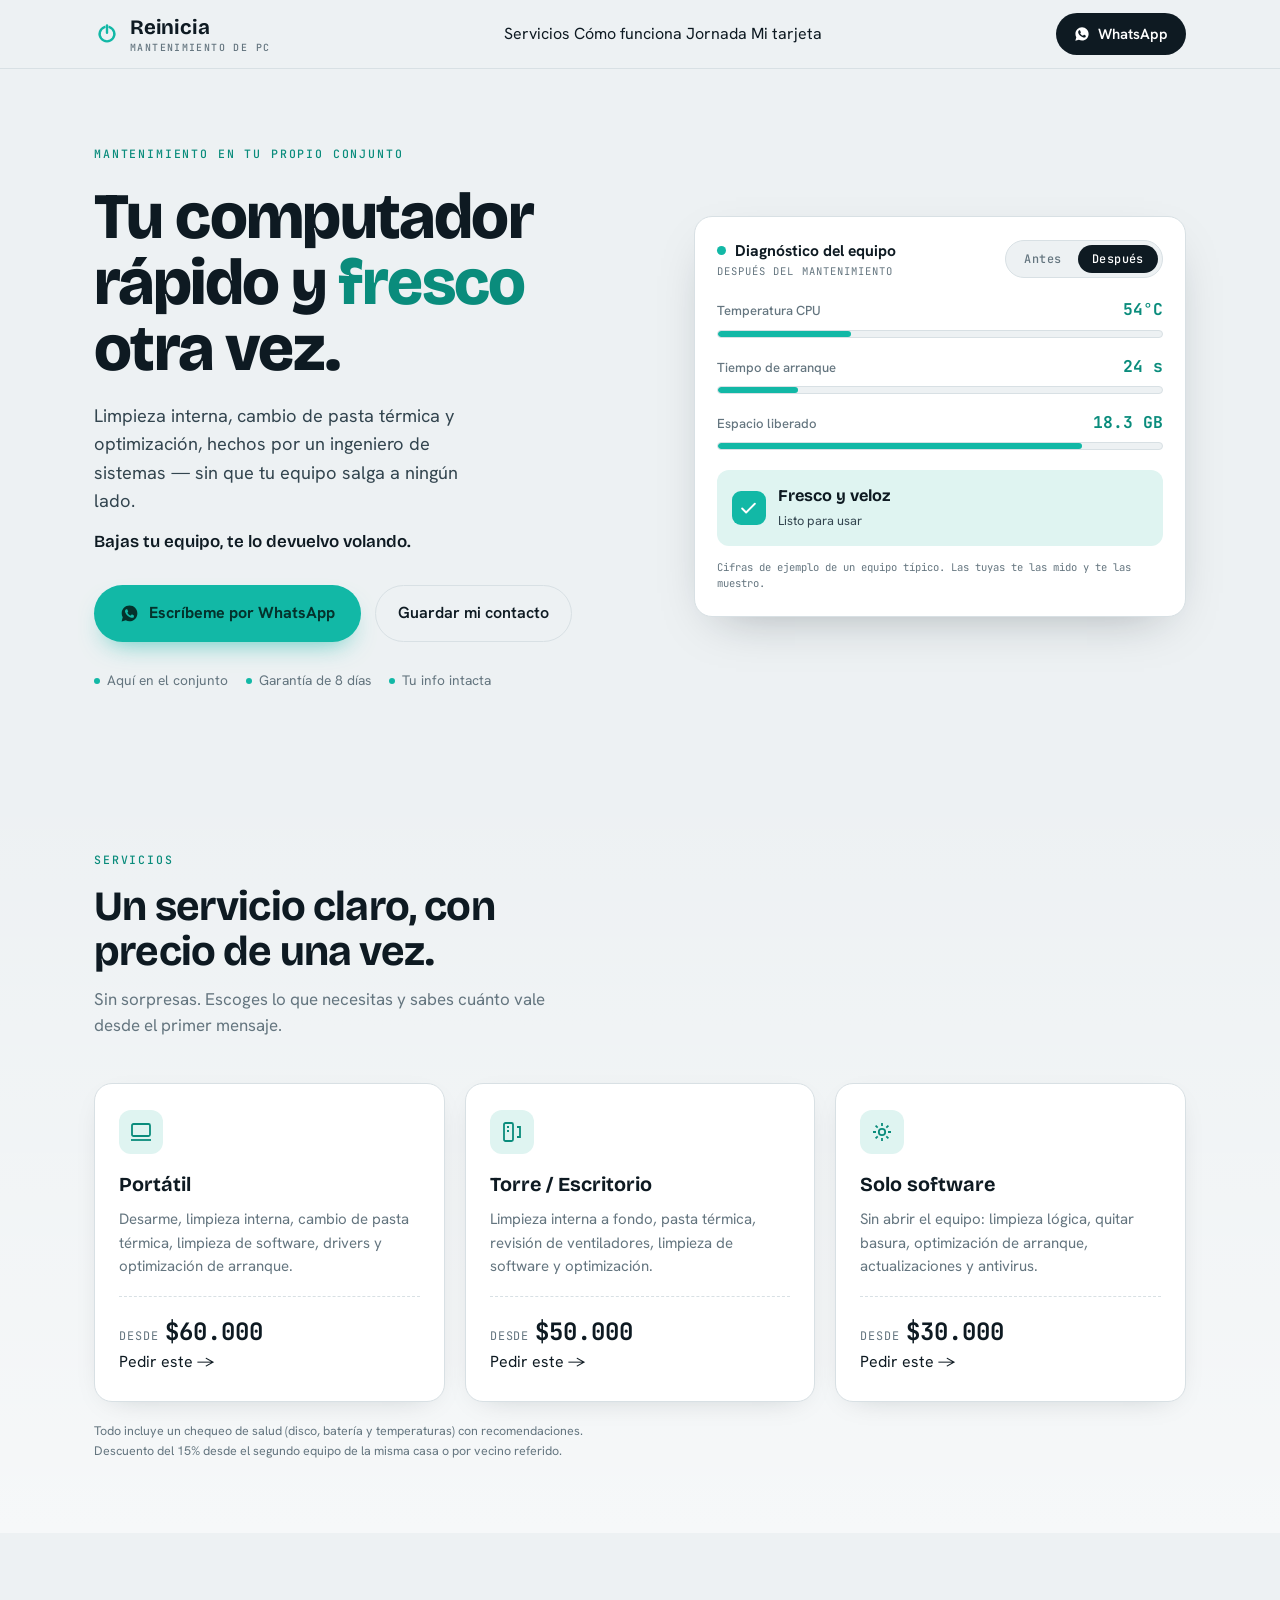
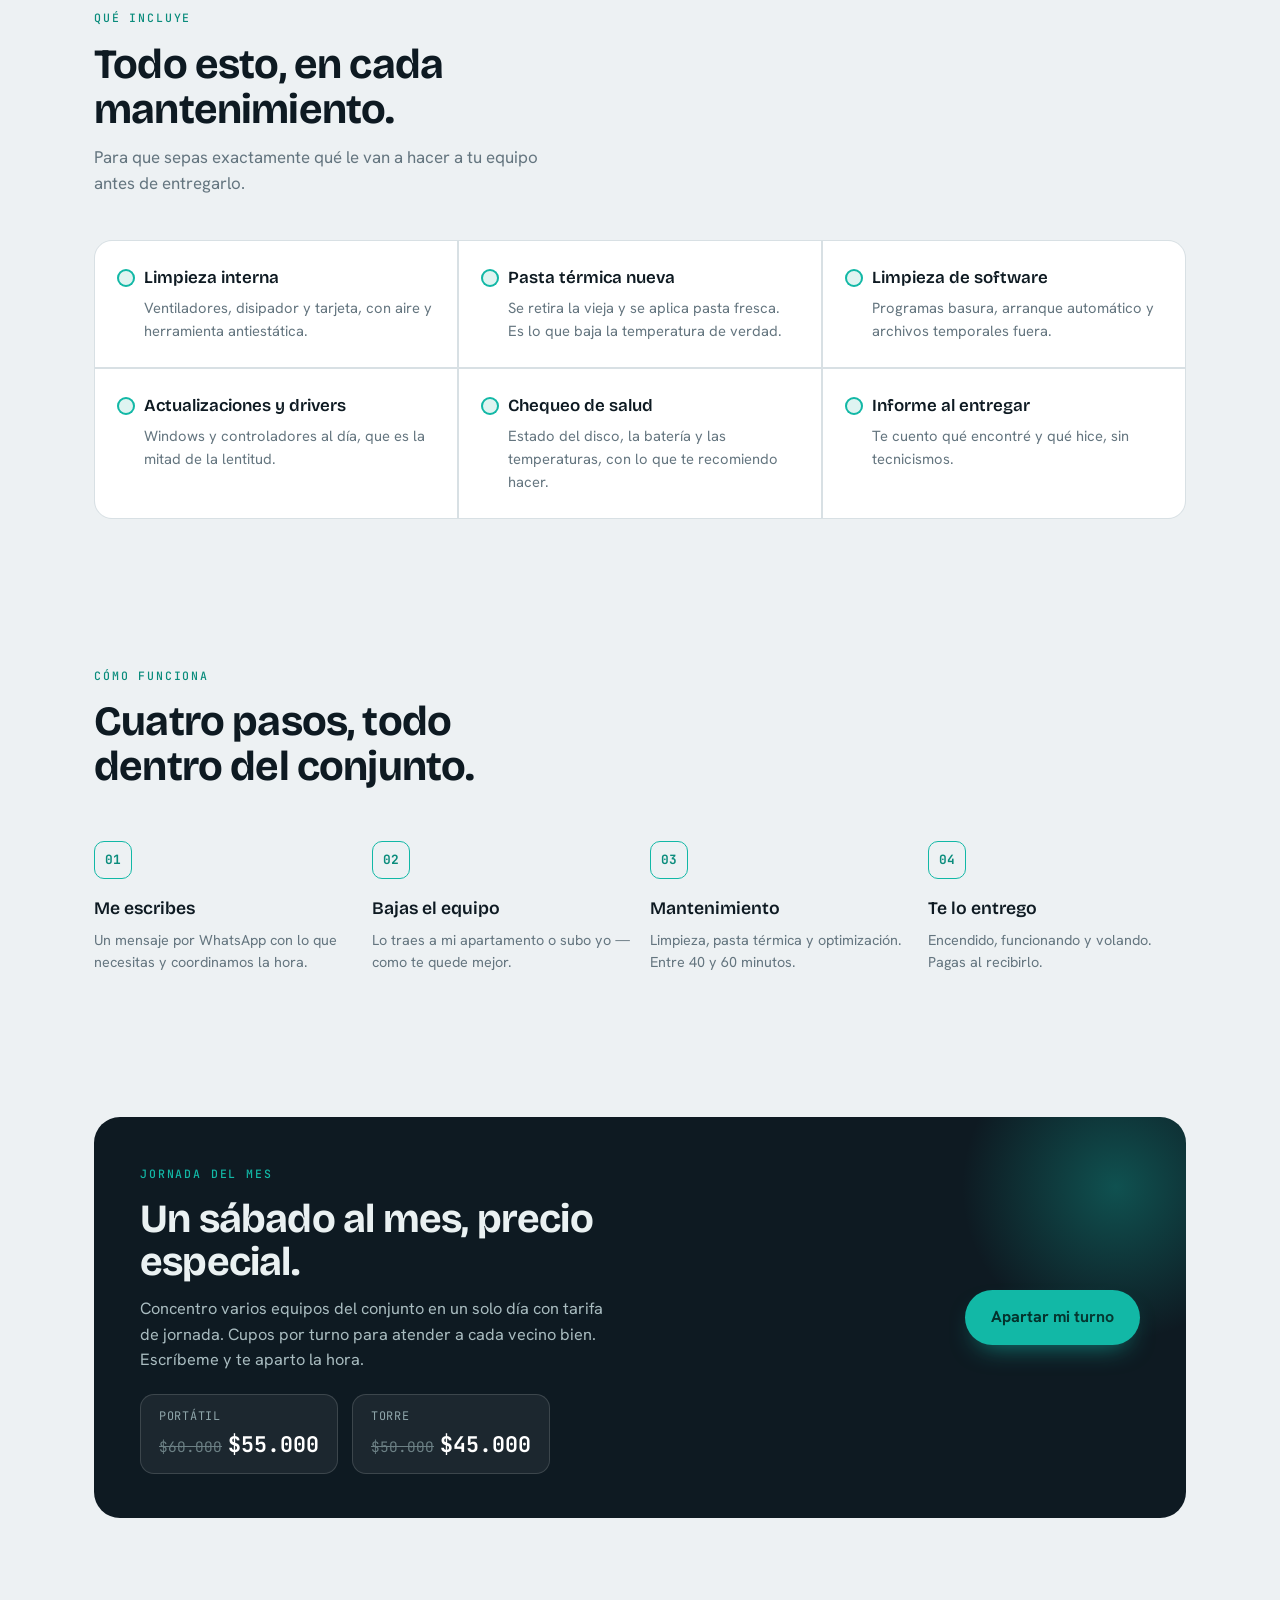
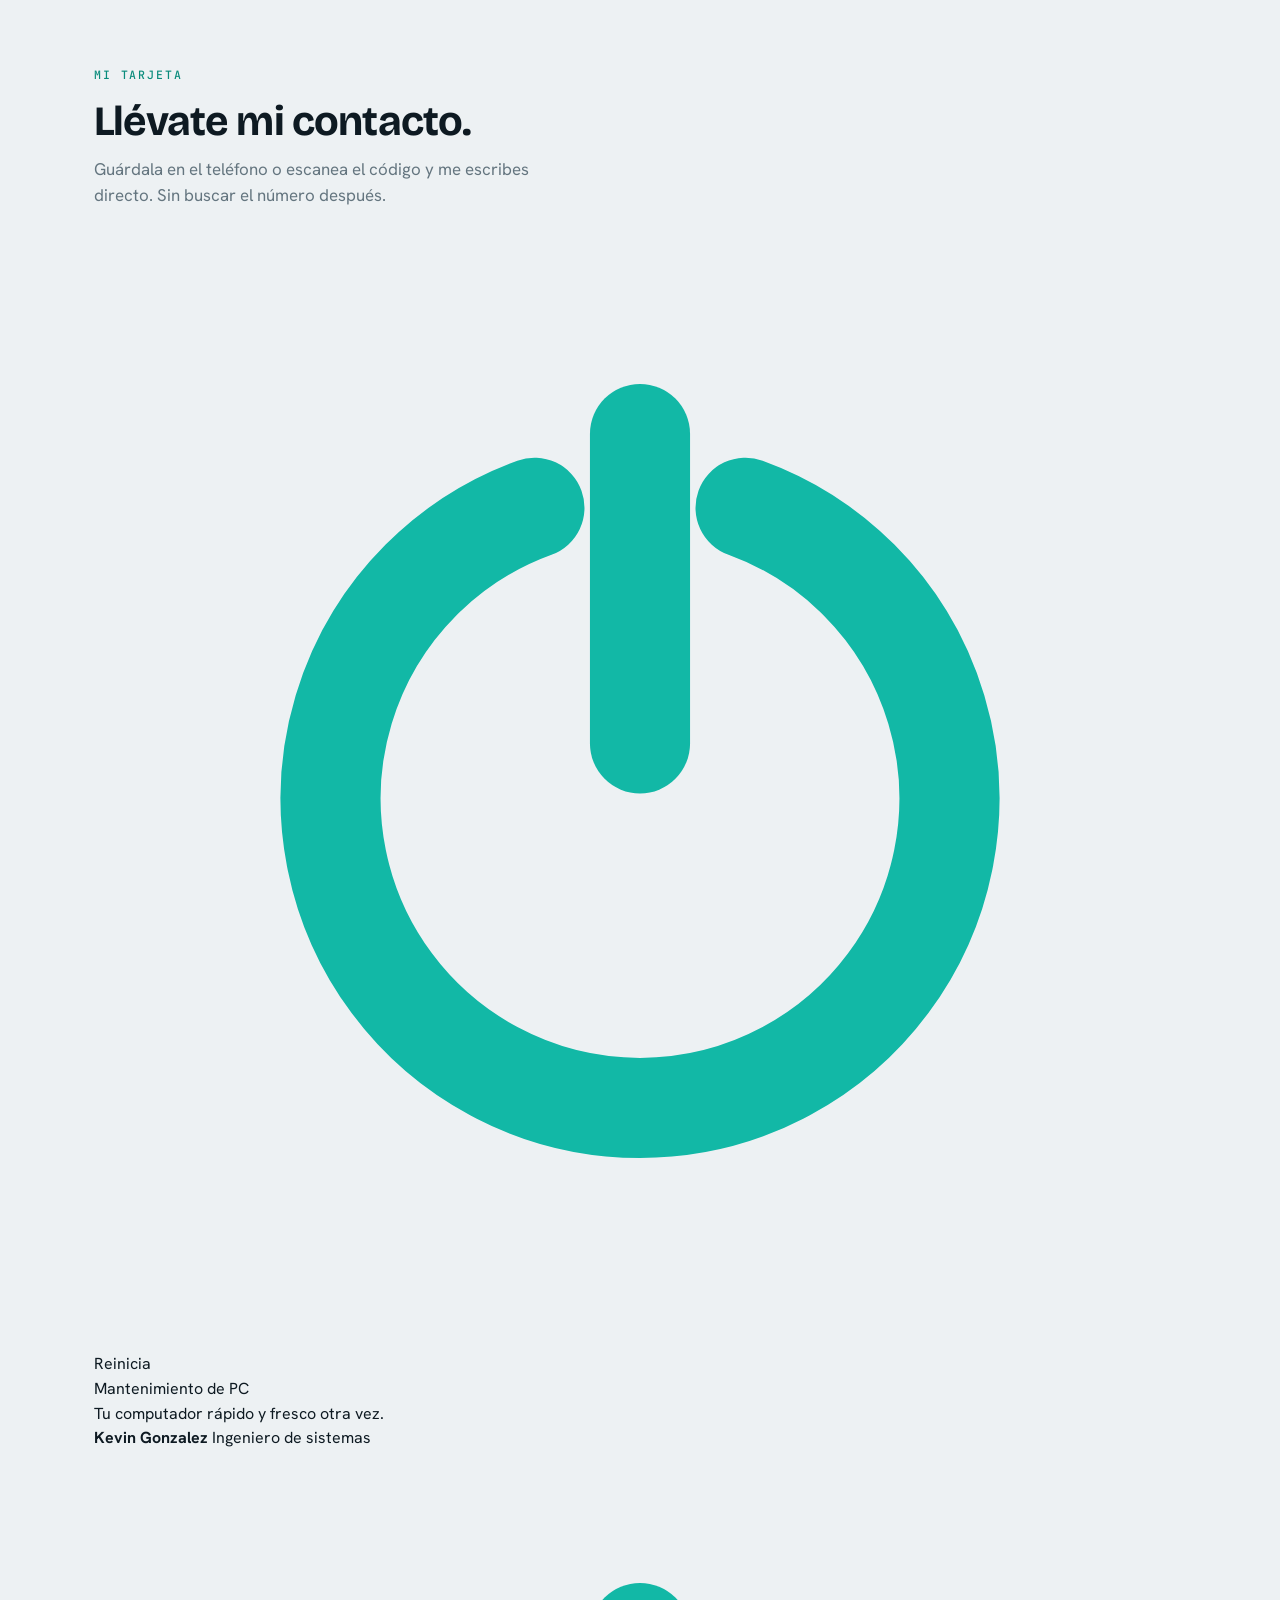
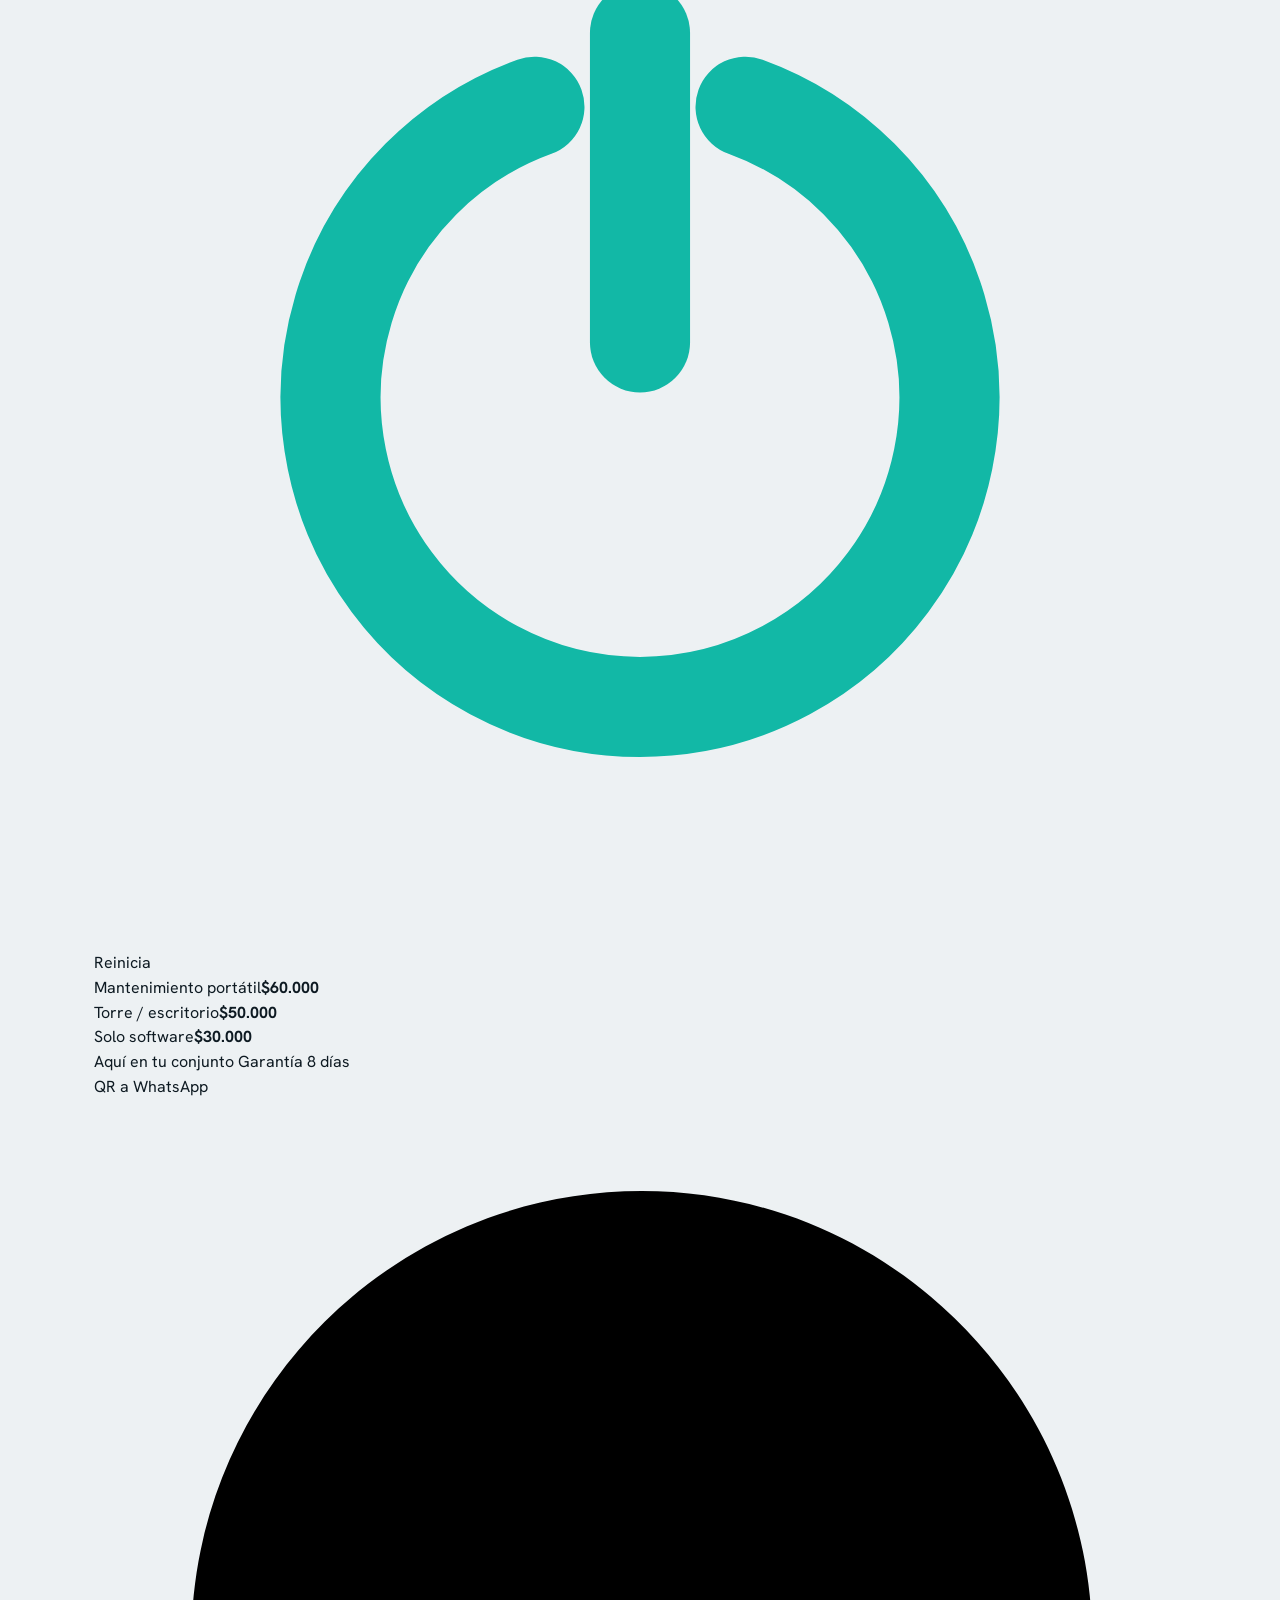
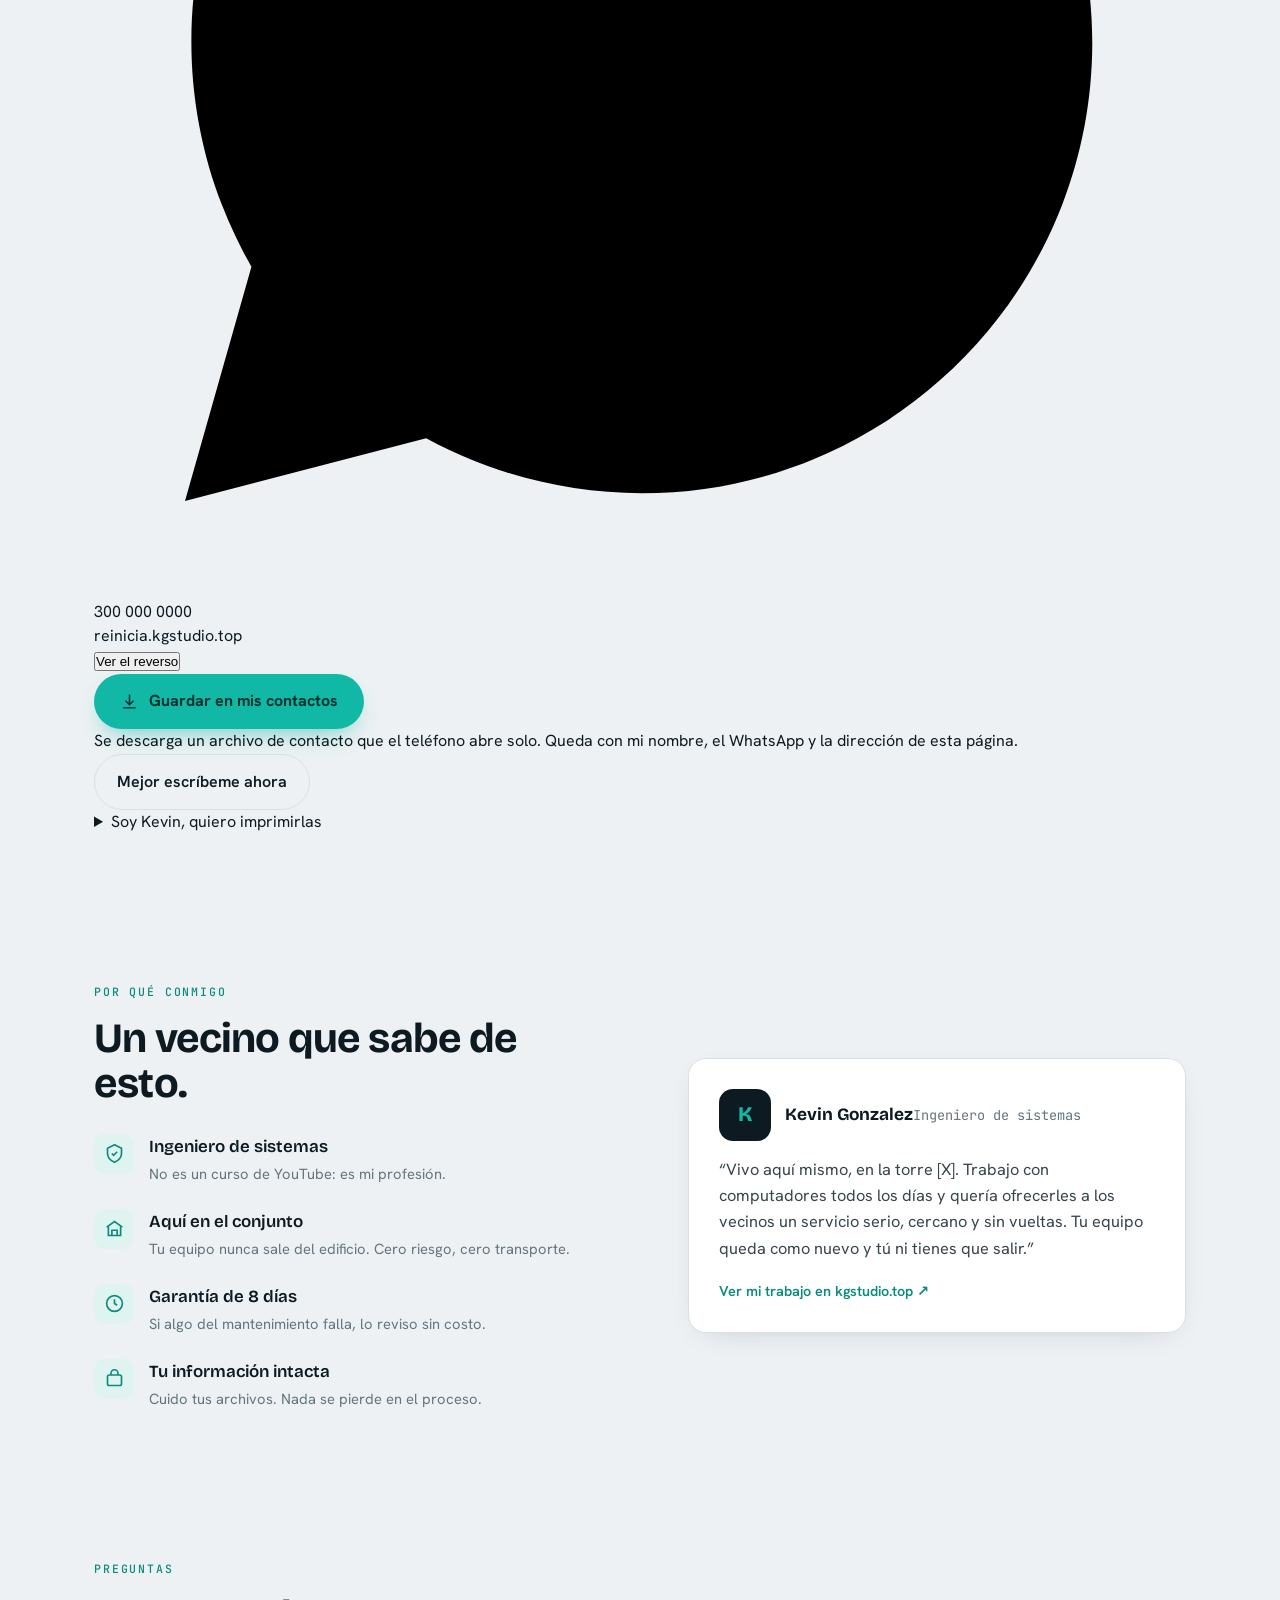
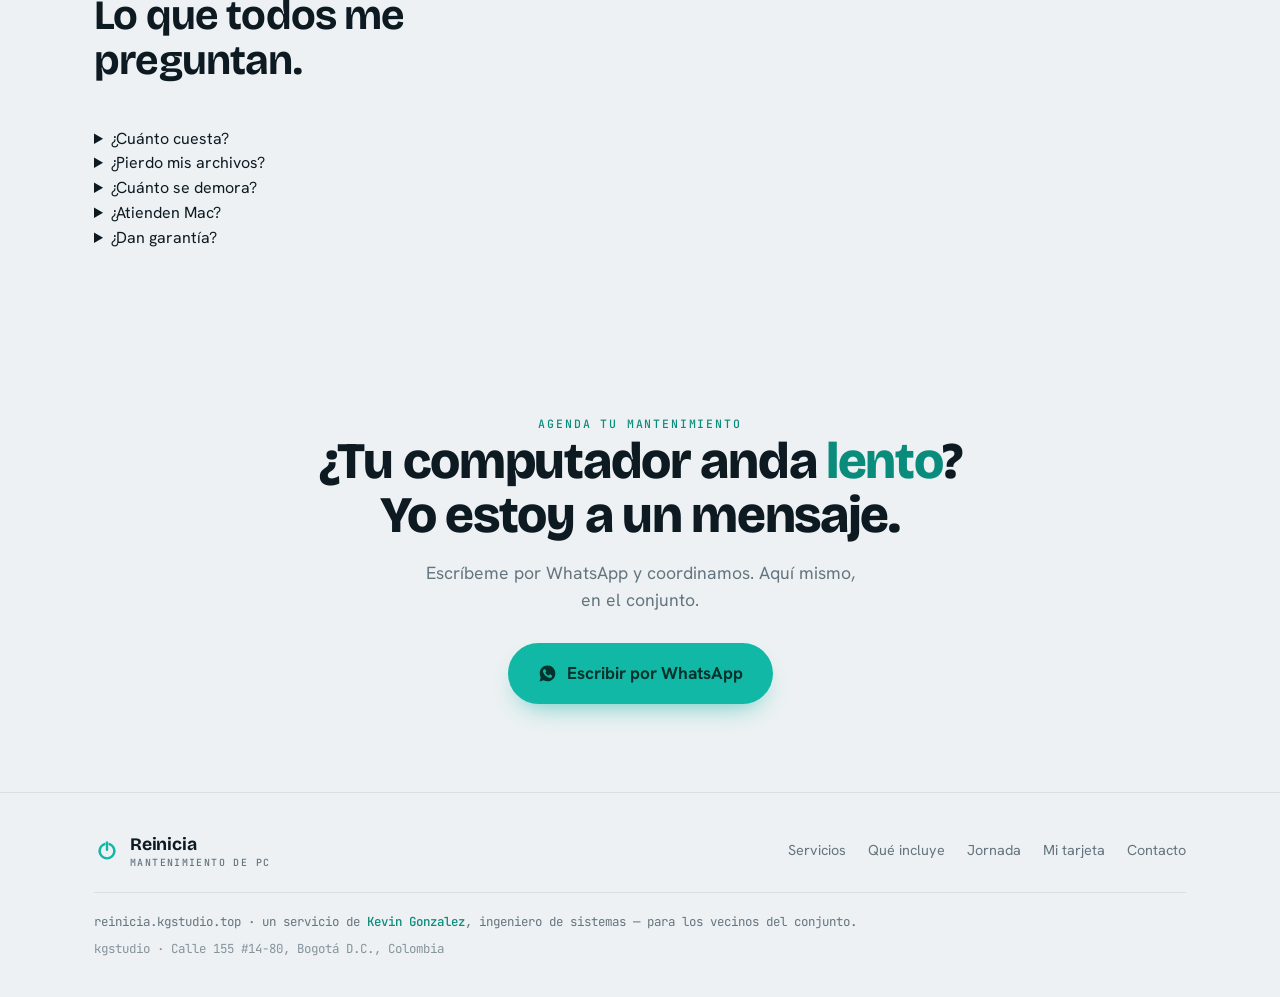
==== commit 4ff2a374: "Amarrar la pagina a la ficha de Google Maps y apuntar a la busqueda real El negocio se declara con e" ====
--- a/index.html
+++ b/index.html
@@ -2,15 +2,21 @@
 <html lang="es">
 <head>
 <meta charset="UTF-8">
-<meta name="viewport" content="width=device-width, initial-scale=1.0">
-<title>Reinicia · Mantenimiento de computadores en tu conjunto</title>
-<meta name="description" content="Mantenimiento de computadores hecho por un ingeniero de sistemas, aquí mismo en el conjunto. Limpieza, pasta térmica y optimización desde $30.000, con garantía de 8 días.">
+<meta name="viewport" content="width=device-width, initial-scale=1.0, viewport-fit=cover">
+<title>Mantenimiento de computadores en Bogotá · Reinicia (kgstudio)</title>
+<meta name="description" content="Mantenimiento de computadores y portátiles en Bogotá, hecho por un ingeniero de sistemas. Limpieza interna, pasta térmica, formateo y optimización desde $30.000, con garantía de 8 días. Voy hasta tu casa.">
 <link rel="canonical" href="https://reinicia.kgstudio.top/">
+<meta name="author" content="Kevin Gonzalez">
+<meta name="robots" content="index, follow, max-image-preview:large, max-snippet:-1">
+<meta name="geo.region" content="CO-DC">
+<meta name="geo.placename" content="Bogotá">
 <meta property="og:type" content="website">
 <meta property="og:url" content="https://reinicia.kgstudio.top/">
-<meta property="og:title" content="Reinicia · Tu computador rápido y fresco otra vez">
-<meta property="og:description" content="Mantenimiento de computadores en tu propio conjunto. Bajas tu equipo, te lo devuelvo volando.">
+<meta property="og:site_name" content="Reinicia · kgstudio">
+<meta property="og:title" content="Reinicia · Mantenimiento de computadores en Bogotá">
+<meta property="og:description" content="Limpieza, pasta térmica y optimización desde $30.000, con garantía de 8 días. Lo hace un ingeniero de sistemas, no un local de esquina.">
 <meta property="og:locale" content="es_CO">
+<meta name="twitter:card" content="summary">
 <meta name="theme-color" content="#12B8A6">
 <link rel="icon" href="data:image/svg+xml,%3Csvg xmlns='http://www.w3.org/2000/svg' viewBox='0 0 120 120'%3E%3Crect width='120' height='120' rx='26' fill='%230E1A22'/%3E%3Cg fill='none' stroke='%2312B8A6' stroke-width='11' stroke-linecap='round'%3E%3Cpath d='M71.6 28.1 A34 34 0 1 1 48.4 28.1'/%3E%3Cline x1='60' y1='20' x2='60' y2='54'/%3E%3C/g%3E%3C/svg%3E">
 <link rel="preconnect" href="https://fonts.googleapis.com">
@@ -18,16 +24,139 @@
 <link href="https://fonts.googleapis.com/css2?family=Bricolage+Grotesque:opsz,wght@12..96,500;12..96,600;12..96,700;12..96,800&family=Hanken+Grotesk:wght@400;500;600;700&family=JetBrains+Mono:wght@400;500;700&display=swap" rel="stylesheet">
 <link rel="stylesheet" href="styles.css">
 
+<!--
+  El negocio se declara con el mismo `@id` que en kgstudio.top y con el mismo
+  nombre y dirección que la ficha de Google Business ("kgstudio", Calle 155
+  #14-80). Esa terna —nombre, dirección, sitio web idénticos en los tres
+  lados— es lo que hace que Google una la ficha del mapa con esta página.
+  Si cambias uno, cambia los tres o el vínculo se rompe.
+
+  Reinicia no es otro negocio: es el servicio de mantenimiento que presta
+  kgstudio, y así está escrito abajo.
+-->
 <script type="application/ld+json">
 {
   "@context": "https://schema.org",
-  "@type": "LocalBusiness",
-  "name": "Reinicia",
-  "description": "Mantenimiento de computadores a domicilio dentro del conjunto residencial.",
-  "url": "https://reinicia.kgstudio.top",
-  "areaServed": { "@type": "City", "name": "Bogotá" },
-  "priceRange": "$30.000 - $60.000 COP",
-  "founder": { "@type": "Person", "name": "Kevin Gonzalez", "url": "https://kgstudio.top" }
+  "@graph": [
+    {
+      "@type": "ProfessionalService",
+      "@id": "https://kgstudio.top/#kgstudio",
+      "additionalType": "https://en.wikipedia.org/wiki/Computer_repair_technician",
+      "name": "kgstudio",
+      "alternateName": ["KG Studio", "Reinicia"],
+      "url": "https://kgstudio.top/",
+      "description": "Mantenimiento de computadores y desarrollo de software en Bogotá, a cargo del ingeniero de sistemas Kevin Gonzalez.",
+      "email": "kgagudelo@gmail.com",
+      "priceRange": "$30.000 - $60.000 COP",
+      "currenciesAccepted": "COP",
+      "paymentAccepted": "Efectivo, Nequi, Daviplata, transferencia",
+      "knowsLanguage": ["es", "en"],
+      "address": {
+        "@type": "PostalAddress",
+        "streetAddress": "Calle 155 #14-80",
+        "addressLocality": "Bogotá",
+        "addressRegion": "Bogotá D.C.",
+        "addressCountry": "CO"
+      },
+      "areaServed": { "@type": "City", "name": "Bogotá", "containedInPlace": { "@type": "Country", "name": "Colombia" } },
+      "founder": { "@id": "https://kgstudio.top/#kevin" },
+      "employee": { "@id": "https://kgstudio.top/#kevin" },
+      "identifier": {
+        "@type": "PropertyValue",
+        "propertyID": "Google Knowledge Graph MID",
+        "value": "/g/11zds2s_mr"
+      },
+      "sameAs": [
+        "https://www.google.com/search?kgmid=/g/11zds2s_mr",
+        "https://github.com/revkelo",
+        "https://www.linkedin.com/in/kagonzalezdev"
+      ],
+      "makesOffer": { "@id": "https://reinicia.kgstudio.top/#servicio" }
+    },
+    {
+      "@type": "Person",
+      "@id": "https://kgstudio.top/#kevin",
+      "name": "Kevin Gonzalez",
+      "alternateName": "kagonzalezdev",
+      "url": "https://kgstudio.top/",
+      "jobTitle": "Ingeniero de sistemas",
+      "sameAs": [
+        "https://github.com/revkelo",
+        "https://www.linkedin.com/in/kagonzalezdev"
+      ]
+    },
+    {
+      "@type": "Service",
+      "@id": "https://reinicia.kgstudio.top/#servicio",
+      "name": "Reinicia — mantenimiento de computadores",
+      "serviceType": "Mantenimiento y reparación de computadores",
+      "url": "https://reinicia.kgstudio.top/",
+      "description": "Limpieza interna, cambio de pasta térmica, limpieza de software, drivers, optimización de arranque y chequeo de salud del equipo. Con garantía de 8 días.",
+      "provider": { "@id": "https://kgstudio.top/#kgstudio" },
+      "areaServed": { "@type": "City", "name": "Bogotá" },
+      "availableLanguage": "es",
+      "hasOfferCatalog": {
+        "@type": "OfferCatalog",
+        "name": "Mantenimiento de computadores",
+        "itemListElement": [
+          {
+            "@type": "Offer",
+            "name": "Mantenimiento de portátil",
+            "description": "Desarme, limpieza interna, cambio de pasta térmica, limpieza de software, drivers y optimización de arranque.",
+            "price": "60000",
+            "priceCurrency": "COP",
+            "priceSpecification": { "@type": "PriceSpecification", "minPrice": "60000", "priceCurrency": "COP", "valueAddedTaxIncluded": true },
+            "availability": "https://schema.org/InStock"
+          },
+          {
+            "@type": "Offer",
+            "name": "Mantenimiento de torre o computador de escritorio",
+            "description": "Limpieza interna a fondo, pasta térmica, revisión de ventiladores, limpieza de software y optimización.",
+            "price": "50000",
+            "priceCurrency": "COP",
+            "priceSpecification": { "@type": "PriceSpecification", "minPrice": "50000", "priceCurrency": "COP", "valueAddedTaxIncluded": true },
+            "availability": "https://schema.org/InStock"
+          },
+          {
+            "@type": "Offer",
+            "name": "Mantenimiento solo software",
+            "description": "Sin abrir el equipo: limpieza lógica, quitar basura, optimización de arranque, actualizaciones y antivirus.",
+            "price": "30000",
+            "priceCurrency": "COP",
+            "priceSpecification": { "@type": "PriceSpecification", "minPrice": "30000", "priceCurrency": "COP", "valueAddedTaxIncluded": true },
+            "availability": "https://schema.org/InStock"
+          }
+        ]
+      }
+    },
+    {
+      "@type": "WebPage",
+      "@id": "https://reinicia.kgstudio.top/#pagina",
+      "url": "https://reinicia.kgstudio.top/",
+      "name": "Mantenimiento de computadores en Bogotá · Reinicia",
+      "inLanguage": "es-CO",
+      "about": { "@id": "https://reinicia.kgstudio.top/#servicio" },
+      "author": { "@id": "https://kgstudio.top/#kevin" },
+      "publisher": { "@id": "https://kgstudio.top/#kgstudio" }
+    }
+  ]
+}
+</script>
+
+<script type="application/ld+json">
+{
+  "@context": "https://schema.org",
+  "@type": "FAQPage",
+  "@id": "https://reinicia.kgstudio.top/#faq",
+  "url": "https://reinicia.kgstudio.top/",
+  "inLanguage": "es-CO",
+  "about": { "@id": "https://reinicia.kgstudio.top/#servicio" },
+  "mainEntity": [
+    { "@type": "Question", "name": "¿Cuánto cuesta?", "acceptedAnswer": { "@type": "Answer", "text": "Depende del equipo y de la falla. Escríbeme, reviso el caso y te doy el valor exacto antes de tocar nada. Preguntar no cuesta." } },
+    { "@type": "Question", "name": "¿Pierdo mis archivos?", "acceptedAnswer": { "@type": "Answer", "text": "No. Antes de formatear o cambiar un disco hago una copia de tus documentos, fotos y descargas, y te la entrego junto con el equipo." } },
+    { "@type": "Question", "name": "¿Cuánto se demora?", "acceptedAnswer": { "@type": "Answer", "text": "El mantenimiento toma entre 40 y 60 minutos. Si hay que cambiar una pieza, depende del repuesto y te aviso el tiempo cuando te paso el precio." } },
+    { "@type": "Question", "name": "¿Dan garantía?", "acceptedAnswer": { "@type": "Answer", "text": "Sí. El mantenimiento queda garantizado 8 días. Si algo falla por lo que hice, lo reviso sin costo." } }
+  ]
 }
 </script>
 </head>
@@ -38,10 +167,18 @@
 <!-- NAV -->
 <header class="nav">
   <div class="wrap nav-inner">
-    <a class="brand" href="/">
+    <a class="brand" href="#top">
       <svg class="logo-mark" viewBox="0 0 120 120" aria-hidden="true"><g fill="none" stroke="#12B8A6" stroke-width="11" stroke-linecap="round"><path d="M71.6 28.1 A34 34 0 1 1 48.4 28.1"/><line x1="60" y1="20" x2="60" y2="54"/></g></svg>
       <span class="brand-text">Reinicia<small>Mantenimiento de PC</small></span>
     </a>
+
+    <nav class="nav-links" aria-label="Secciones">
+      <a href="#servicios">Servicios</a>
+      <a href="#proceso">Cómo funciona</a>
+      <a href="#jornada">Jornada</a>
+      <a href="#tarjeta">Mi tarjeta</a>
+    </nav>
+
     <a class="nav-cta" data-wa data-msg="Hola Kevin, quiero agendar un mantenimiento de mi computador.">
       <svg viewBox="0 0 24 24" fill="currentColor" aria-hidden="true"><path d="M12.04 2c-5.46 0-9.9 4.44-9.9 9.9 0 1.75.46 3.45 1.32 4.95L2 22l5.3-1.38c1.45.79 3.08 1.21 4.74 1.21 5.46 0 9.9-4.44 9.9-9.9S17.5 2 12.04 2zm5.8 14.02c-.24.68-1.4 1.3-1.94 1.34-.5.05-1.13.07-1.82-.11-.42-.13-.96-.31-1.65-.61-2.9-1.25-4.8-4.17-4.94-4.37-.15-.2-1.18-1.57-1.18-2.99s.75-2.12 1.01-2.41c.27-.29.58-.36.78-.36.19 0 .39 0 .56.01.18.01.42-.07.66.5.24.58.82 2 .89 2.14.07.15.12.32.02.51-.09.2-.14.32-.27.49-.14.17-.29.37-.41.5-.14.14-.28.29-.12.57.16.28.71 1.17 1.53 1.9 1.05.94 1.94 1.23 2.22 1.37.27.14.43.12.59-.07.16-.2.68-.79.86-1.06.18-.27.36-.22.61-.13.24.09 1.55.73 1.82.86.27.14.45.2.51.31.07.11.07.63-.17 1.31z"/></svg>
       <span>WhatsApp</span>
@@ -49,7 +186,7 @@
   </div>
 </header>
 
-<main>
+<main id="top">
 
 <!-- HERO -->
 <section class="hero">
@@ -64,7 +201,7 @@
           <svg viewBox="0 0 24 24" fill="currentColor" aria-hidden="true"><path d="M12.04 2c-5.46 0-9.9 4.44-9.9 9.9 0 1.75.46 3.45 1.32 4.95L2 22l5.3-1.38c1.45.79 3.08 1.21 4.74 1.21 5.46 0 9.9-4.44 9.9-9.9S17.5 2 12.04 2zm5.8 14.02c-.24.68-1.4 1.3-1.94 1.34-.5.05-1.13.07-1.82-.11-.42-.13-.96-.31-1.65-.61-2.9-1.25-4.8-4.17-4.94-4.37-.15-.2-1.18-1.57-1.18-2.99s.75-2.12 1.01-2.41c.27-.29.58-.36.78-.36.19 0 .39 0 .56.01.18.01.42-.07.66.5.24.58.82 2 .89 2.14.07.15.12.32.02.51-.09.2-.14.32-.27.49-.14.17-.29.37-.41.5-.14.14-.28.29-.12.57.16.28.71 1.17 1.53 1.9 1.05.94 1.94 1.23 2.22 1.37.27.14.43.12.59-.07.16-.2.68-.79.86-1.06.18-.27.36-.22.61-.13.24.09 1.55.73 1.82.86.27.14.45.2.51.31.07.11.07.63-.17 1.31z"/></svg>
           Escríbeme por WhatsApp
         </a>
-        <a class="btn-ghost" href="#jornada">Ver la jornada del mes</a>
+        <a class="btn-ghost" href="#tarjeta">Guardar mi contacto</a>
       </div>
       <div class="hero-tags">
         <span>Aquí en el conjunto</span>
@@ -129,6 +266,7 @@
         <h3>Portátil</h3>
         <p>Desarme, limpieza interna, cambio de pasta térmica, limpieza de software, drivers y optimización de arranque.</p>
         <div class="price"><span class="from">Desde</span><span class="amt">$60.000</span></div>
+        <a class="card-cta" data-wa data-msg="Hola Kevin, quiero un mantenimiento para mi portátil.">Pedir este →</a>
       </div>
 
       <div class="card reveal">
@@ -136,6 +274,7 @@
         <h3>Torre / Escritorio</h3>
         <p>Limpieza interna a fondo, pasta térmica, revisión de ventiladores, limpieza de software y optimización.</p>
         <div class="price"><span class="from">Desde</span><span class="amt">$50.000</span></div>
+        <a class="card-cta" data-wa data-msg="Hola Kevin, quiero un mantenimiento para mi torre de escritorio.">Pedir este →</a>
       </div>
 
       <div class="card reveal">
@@ -143,6 +282,7 @@
         <h3>Solo software</h3>
         <p>Sin abrir el equipo: limpieza lógica, quitar basura, optimización de arranque, actualizaciones y antivirus.</p>
         <div class="price"><span class="from">Desde</span><span class="amt">$30.000</span></div>
+        <a class="card-cta" data-wa data-msg="Hola Kevin, quiero el servicio de solo software.">Pedir este →</a>
       </div>
 
     </div>
@@ -205,6 +345,121 @@
   </div>
 </section>
 
+<!-- ── TARJETA ─────────────────────────────────────────────────────
+     La tarjeta se arma aquí mismo, en vivo. El vecino se guarda el
+     contacto; yo la imprimo a tamaño real desde esta misma sección. -->
+<section id="tarjeta">
+  <div class="wrap">
+    <div class="sec-head reveal">
+      <span class="eyebrow">Mi tarjeta</span>
+      <h2>Llévate mi contacto.</h2>
+      <p>Guárdala en el teléfono o escanea el código y me escribes directo. Sin buscar el número después.</p>
+    </div>
+
+    <div class="tarjeta-grid">
+
+      <div class="card-stage reveal">
+        <div class="bcard" id="bcard">
+          <!-- FRENTE -->
+          <div class="bcard__face bcard__front">
+            <div class="bc-top">
+              <svg class="bc-logo" viewBox="0 0 120 120" aria-hidden="true"><g fill="none" stroke="#12B8A6" stroke-width="11" stroke-linecap="round"><path d="M71.6 28.1 A34 34 0 1 1 48.4 28.1"/><line x1="60" y1="20" x2="60" y2="54"/></g></svg>
+              <div>
+                <div class="bc-wordmark">Reinicia</div>
+                <div class="bc-kicker">Mantenimiento de PC</div>
+              </div>
+            </div>
+            <div class="bc-tagline">Tu computador rápido y fresco otra vez.</div>
+            <div class="bc-bottom">
+              <span class="bc-bar"></span>
+              <div>
+                <b>Kevin Gonzalez</b>
+                <span>Ingeniero de sistemas</span>
+              </div>
+            </div>
+          </div>
+
+          <!-- REVERSO -->
+          <div class="bcard__face bcard__back">
+            <div class="bc-left">
+              <div class="bc-brand">
+                <svg class="bc-logo-sm" viewBox="0 0 120 120" aria-hidden="true"><g fill="none" stroke="#12B8A6" stroke-width="11" stroke-linecap="round"><path d="M71.6 28.1 A34 34 0 1 1 48.4 28.1"/><line x1="60" y1="20" x2="60" y2="54"/></g></svg>
+                <span class="bc-name">Reinicia</span>
+              </div>
+              <div class="bc-svc">
+                <div class="bc-row"><span>Mantenimiento portátil</span><b>$60.000</b></div>
+                <div class="bc-row"><span>Torre / escritorio</span><b>$50.000</b></div>
+                <div class="bc-row"><span>Solo software</span><b>$30.000</b></div>
+              </div>
+              <div class="bc-badges">
+                <span class="bc-badge" id="bcTorre">Aquí en tu conjunto</span>
+                <span class="bc-badge">Garantía 8 días</span>
+              </div>
+            </div>
+            <div class="bc-right">
+              <div class="bc-qr" id="bcQr"><span class="bc-qr-ph">QR a WhatsApp</span></div>
+              <div class="bc-contact">
+                <div class="bc-wa">
+                  <svg viewBox="0 0 24 24" aria-hidden="true"><path d="M12.04 2c-5.46 0-9.9 4.44-9.9 9.9 0 1.75.46 3.45 1.32 4.95L2 22l5.3-1.38c1.45.79 3.08 1.21 4.74 1.21 5.46 0 9.9-4.44 9.9-9.9S17.5 2 12.04 2z"/></svg>
+                  <span id="bcNumber">300 000 0000</span>
+                </div>
+                <div class="bc-url">reinicia.kgstudio.top</div>
+              </div>
+            </div>
+          </div>
+        </div>
+
+        <div class="card-actions">
+          <button type="button" class="chip-btn" id="flipBtn" aria-pressed="false">Ver el reverso</button>
+        </div>
+      </div>
+
+      <div class="tarjeta-side reveal">
+        <a class="btn-primary" id="saveVcf" href="#" download="Kevin Gonzalez - Reinicia.vcf">
+          <svg viewBox="0 0 24 24" fill="none" stroke="currentColor" stroke-width="1.9" aria-hidden="true"><path d="M12 3v12M7 11l5 5 5-5M4 20h16"/></svg>
+          Guardar en mis contactos
+        </a>
+        <p class="tarjeta-note">Se descarga un archivo de contacto que el teléfono abre solo. Queda con mi nombre, el WhatsApp y la dirección de esta página.</p>
+
+        <a class="btn-ghost" data-wa data-msg="Hola Kevin, vi tu tarjeta y quiero un mantenimiento.">Mejor escríbeme ahora</a>
+
+        <details class="tarjeta-print">
+          <summary>Soy Kevin, quiero imprimirlas</summary>
+          <p>Se imprimen a tamaño real (90 × 55 mm), frente y reverso en páginas separadas. Para litografía, exporta a PDF y pide 3 mm de sangrado.</p>
+          <button type="button" class="chip-btn" id="printBtn">Imprimir / Guardar PDF</button>
+          <p class="tarjeta-hint" id="editHint">Para cambiar el número o la torre, abre esta página con <code>?editar</code> al final.</p>
+        </details>
+      </div>
+
+    </div>
+
+    <!-- Editor: solo aparece con ?editar en la URL. -->
+    <form class="editor" id="editor" hidden>
+      <p class="editor__title">Datos de la tarjeta</p>
+      <div class="editor__fields">
+        <label>
+          <span>WhatsApp</span>
+          <input type="tel" id="inTel" inputmode="numeric" placeholder="3001234567" autocomplete="off">
+          <em>Solo el celular, 10 dígitos. El 57 se agrega solo.</em>
+        </label>
+        <label>
+          <span>Torre</span>
+          <input type="text" id="inTorre" placeholder="4" autocomplete="off">
+          <em>Aparece en la tarjeta y en la sección de confianza.</em>
+        </label>
+      </div>
+      <p class="editor__warn">
+        Esto cambia lo que ves <strong>en este navegador</strong>, para que puedas imprimir ya.
+        Para que quede publicado hay que pegar esta línea en <code>main.js</code>:
+      </p>
+      <div class="editor__code">
+        <code id="codeLine">const WHATSAPP = '57XXXXXXXXXX';</code>
+        <button type="button" class="chip-btn" id="copyCode">Copiar</button>
+      </div>
+    </form>
+  </div>
+</section>
+
 <!-- CONFIANZA -->
 <section id="confianza">
   <div class="wrap trust-grid">
@@ -223,10 +478,27 @@
     <div class="signoff reveal">
       <div class="who">
         <div class="av">K</div>
-        <div><b>Kevin Gonzalez</b><span>@kagonzalezdev</span></div>
-      </div>
-      <q>Vivo aquí mismo, en la torre [X]. Trabajo con computadores todos los días y quería ofrecerles a los vecinos un servicio serio, cercano y sin vueltas. Tu equipo queda como nuevo y tú ni tienes que salir.</q>
+        <div><b>Kevin Gonzalez</b><span>Ingeniero de sistemas</span></div>
+      </div>
+      <q>Vivo aquí mismo, en la <span id="torreTexto">torre [X]</span>. Trabajo con computadores todos los días y quería ofrecerles a los vecinos un servicio serio, cercano y sin vueltas. Tu equipo queda como nuevo y tú ni tienes que salir.</q>
       <p class="signoff-link"><a href="https://kgstudio.top" target="_blank" rel="noopener">Ver mi trabajo en kgstudio.top ↗</a></p>
+    </div>
+  </div>
+</section>
+
+<!-- PREGUNTAS -->
+<section id="preguntas">
+  <div class="wrap">
+    <div class="sec-head reveal">
+      <span class="eyebrow">Preguntas</span>
+      <h2>Lo que todos me preguntan.</h2>
+    </div>
+    <div class="faq">
+      <details class="qa"><summary>¿Cuánto cuesta?</summary><p>Depende del equipo y de la falla, así que no pongo una lista que después no se cumpla. Escríbeme, reviso el caso y te doy el valor exacto antes de tocar nada. Preguntar no cuesta.</p></details>
+      <details class="qa"><summary>¿Pierdo mis archivos?</summary><p>No. Antes de formatear o cambiar un disco hago una copia de tus documentos, fotos y descargas, y te la entrego junto con el equipo.</p></details>
+      <details class="qa"><summary>¿Cuánto se demora?</summary><p>El mantenimiento toma entre 40 y 60 minutos. Si hay que cambiar una pieza depende del repuesto, y te aviso el tiempo estimado cuando te paso el precio.</p></details>
+      <details class="qa"><summary>¿Atienden Mac?</summary><p>Sí para software, respaldos y configuración. Para cambio de piezas trabajo sobre todo equipos Windows: si es un Mac, escríbeme y te digo de una si puedo o no.</p></details>
+      <details class="qa"><summary>¿Dan garantía?</summary><p>Sí, 8 días sobre el mantenimiento. Si algo falla por lo que hice, lo reviso sin costo. Los repuestos van con la garantía del fabricante.</p></details>
     </div>
   </div>
 </section>
@@ -246,7 +518,6 @@
 
 </main>
 
-<!-- FOOTER -->
 <footer>
   <div class="wrap foot-inner">
     <div class="brand">
@@ -257,12 +528,23 @@
       <a href="#servicios">Servicios</a>
       <a href="#incluye">Qué incluye</a>
       <a href="#jornada">Jornada</a>
+      <a href="#tarjeta">Mi tarjeta</a>
       <a href="#contacto">Contacto</a>
     </div>
-    <div class="foot-by">reinicia.kgstudio.top · un servicio de <a href="https://kgstudio.top" target="_blank" rel="noopener">Kevin Gonzalez · @kagonzalezdev</a> — para los vecinos del conjunto.</div>
+    <!-- La dirección va escrita tal cual está en la ficha de Google Maps.
+         Google compara los dos textos: si no coinciden, no une la ficha con
+         esta página. No la "mejores" sin cambiarla también allá. -->
+    <div class="foot-by">
+      reinicia.kgstudio.top · un servicio de
+      <a href="https://kgstudio.top" target="_blank" rel="noopener author">Kevin Gonzalez</a>,
+      ingeniero de sistemas — para los vecinos del conjunto.
+      <br>
+      <span class="foot-nap">kgstudio · Calle 155 #14-80, Bogotá D.C., Colombia</span>
+    </div>
   </div>
 </footer>
 
+<script src="qrcode.js" defer></script>
 <script src="main.js" defer></script>
 </body>
 </html>
--- a/styles.css
+++ b/styles.css
@@ -271,6 +271,8 @@
 .foot-links a:hover{color:var(--ink)}
 .foot-by{font-family:'JetBrains Mono',monospace;font-size:.78rem;color:var(--muted);width:100%;padding-top:18px;margin-top:6px;border-top:1px solid var(--line);line-height:1.7}
 .foot-by a{color:var(--teal-deep);font-weight:500}
+/* El nombre y la dirección del negocio, tal como aparecen en Google Maps. */
+.foot-nap{display:inline-block;margin-top:6px;opacity:.75}
 
 /* ---------- reveal ---------- */
 .reveal{opacity:0;transform:translateY(22px);transition:opacity .7s ease,transform .7s ease}
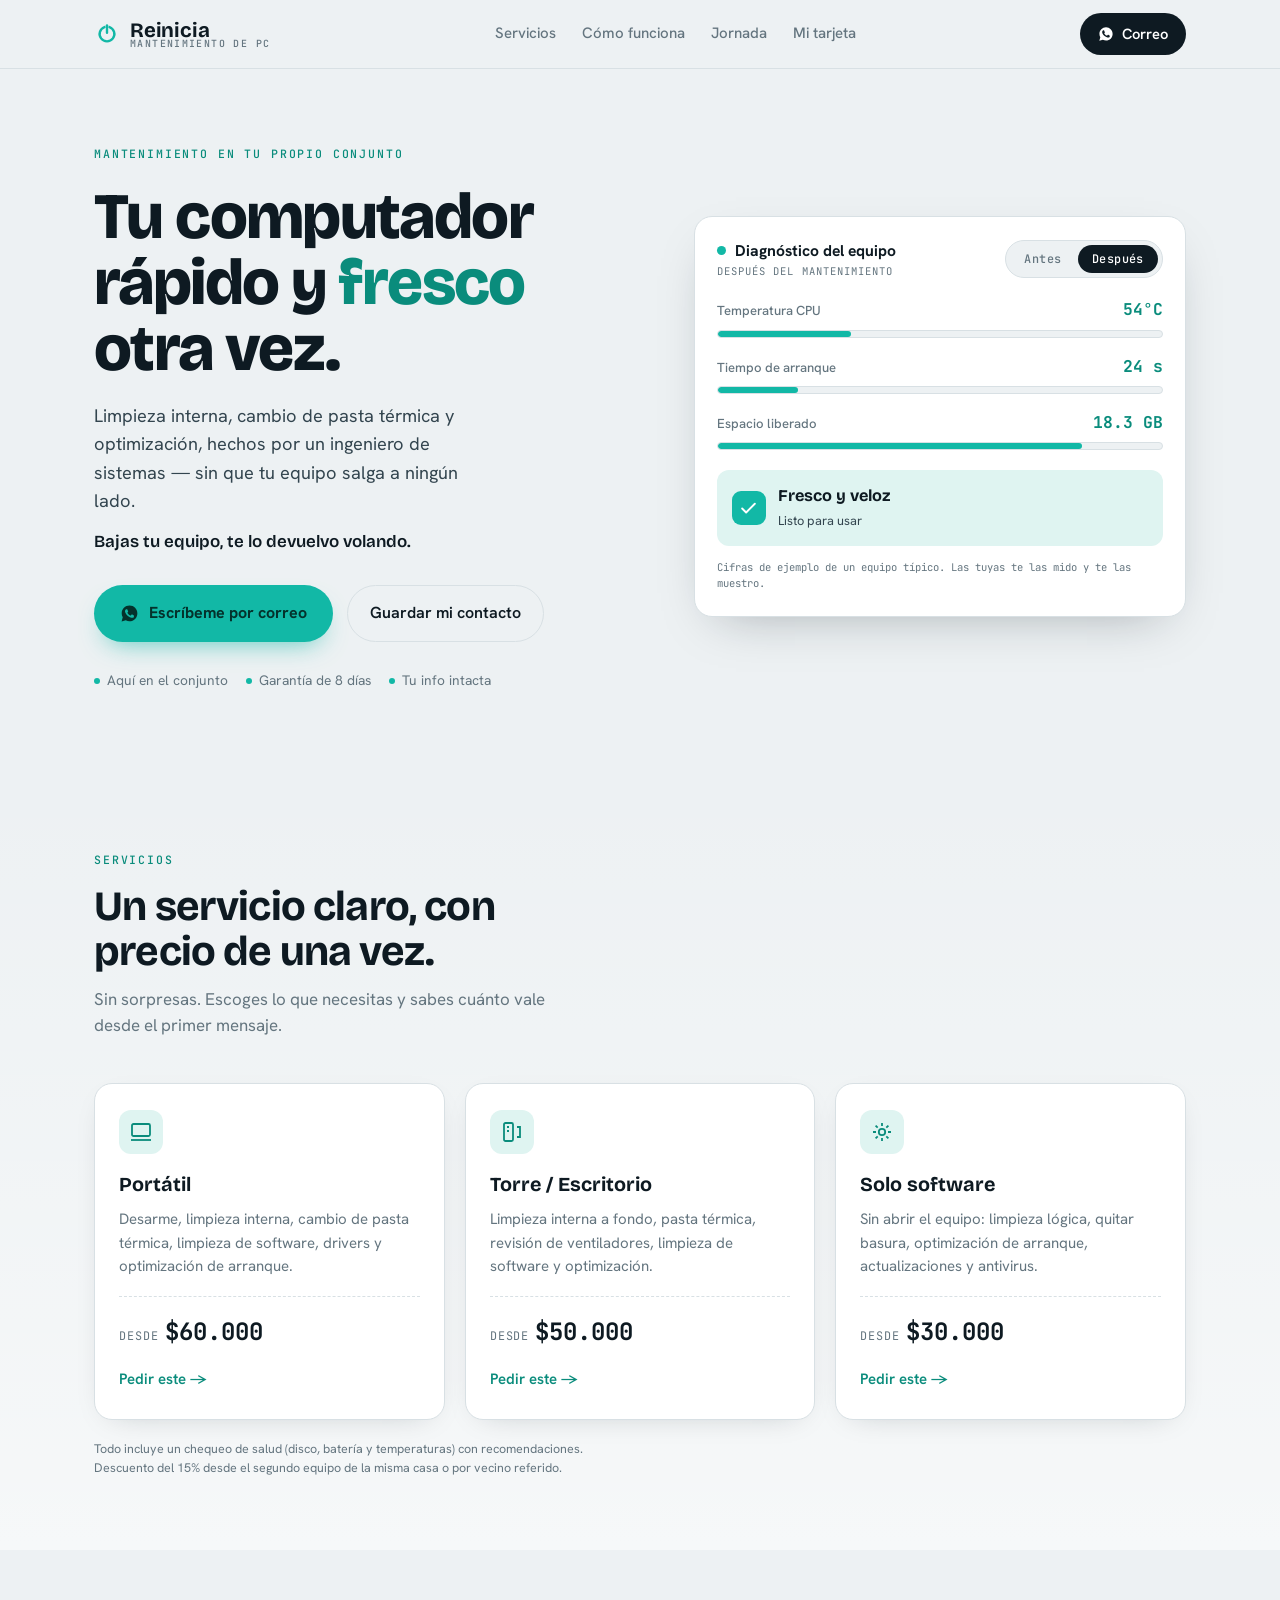
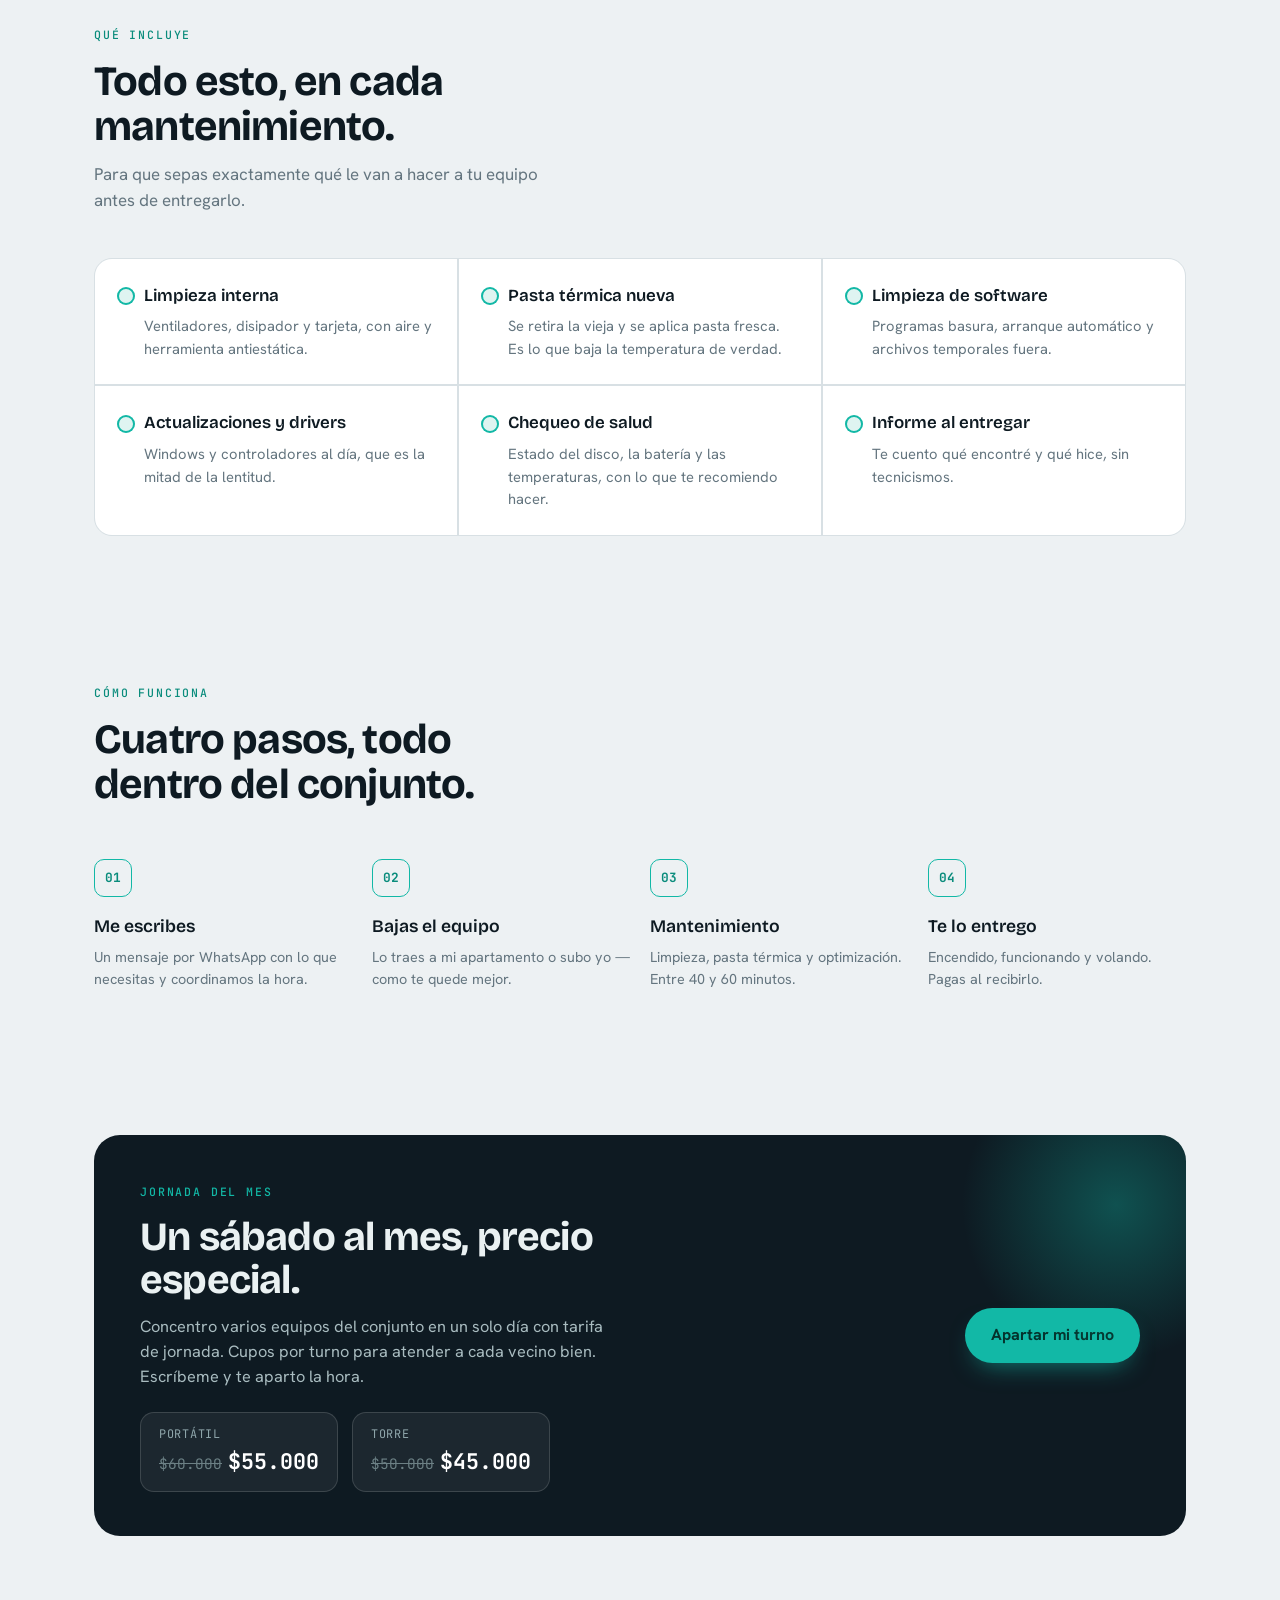
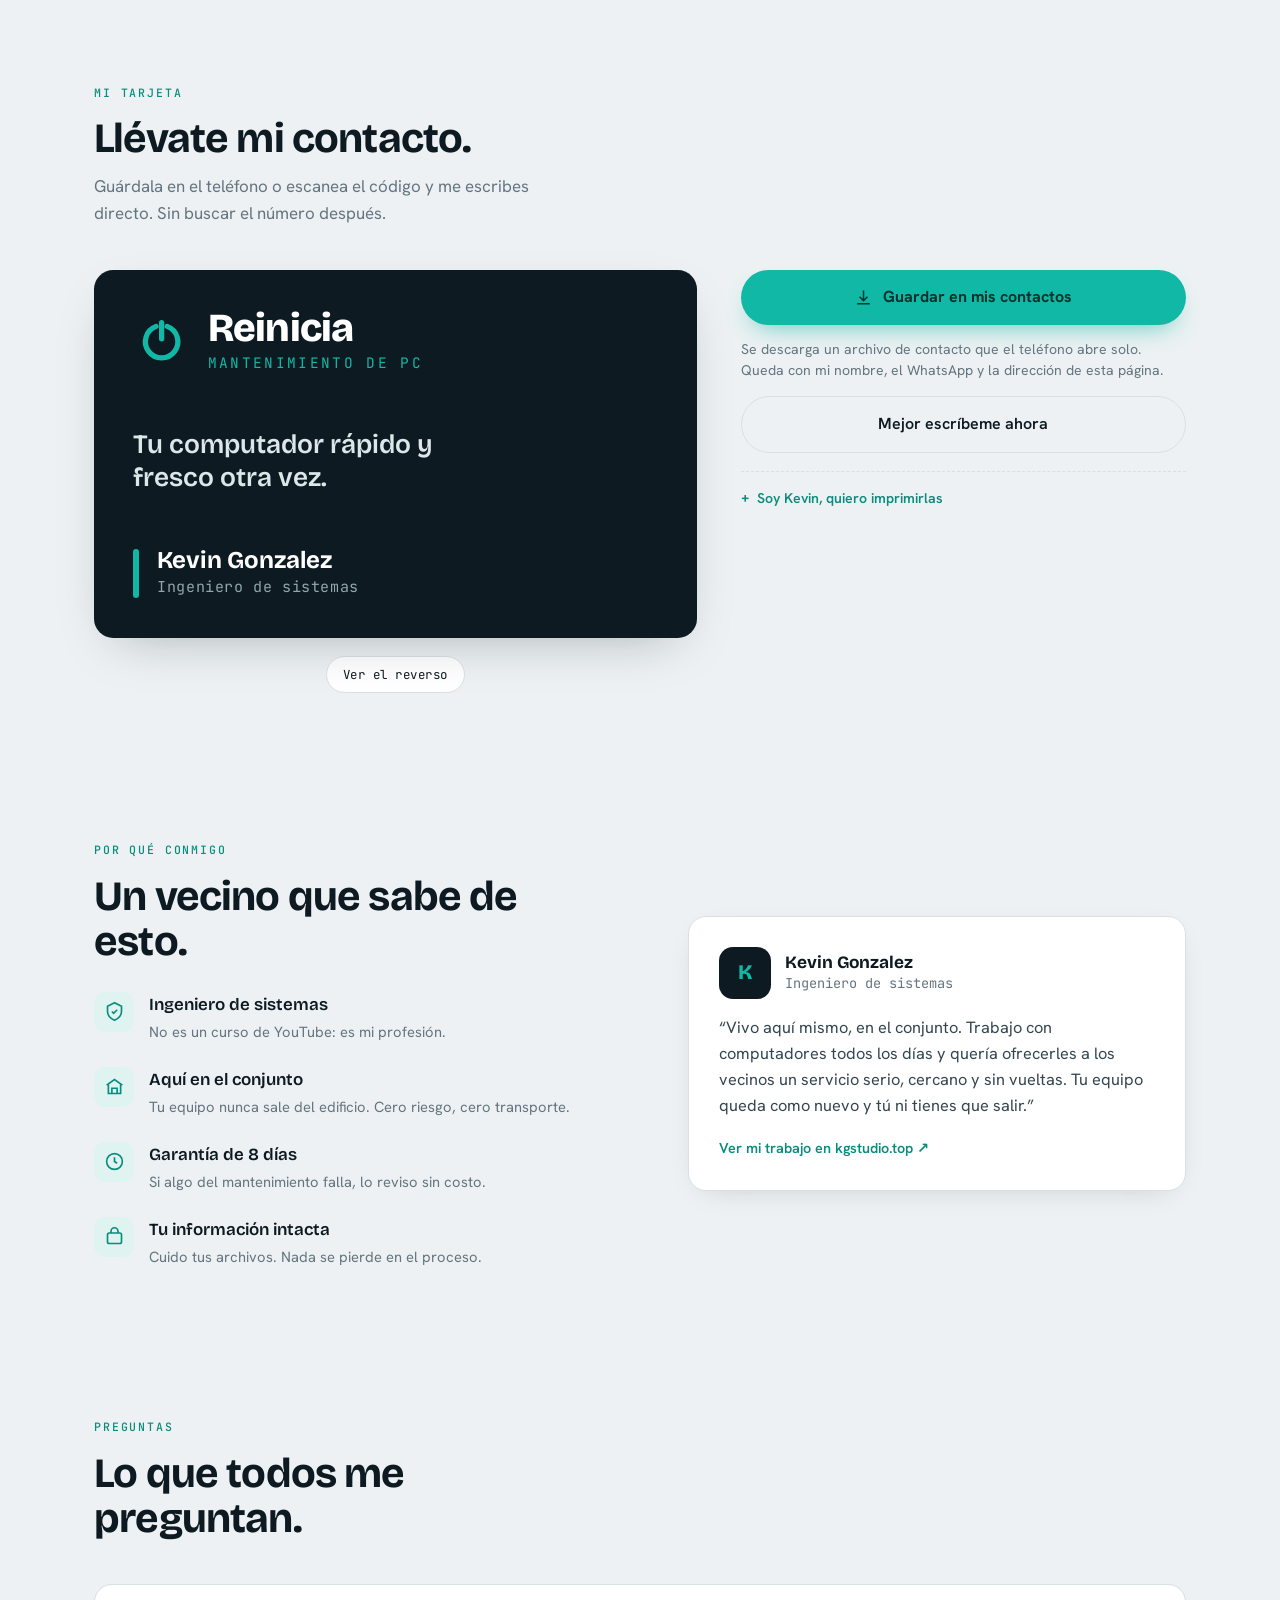
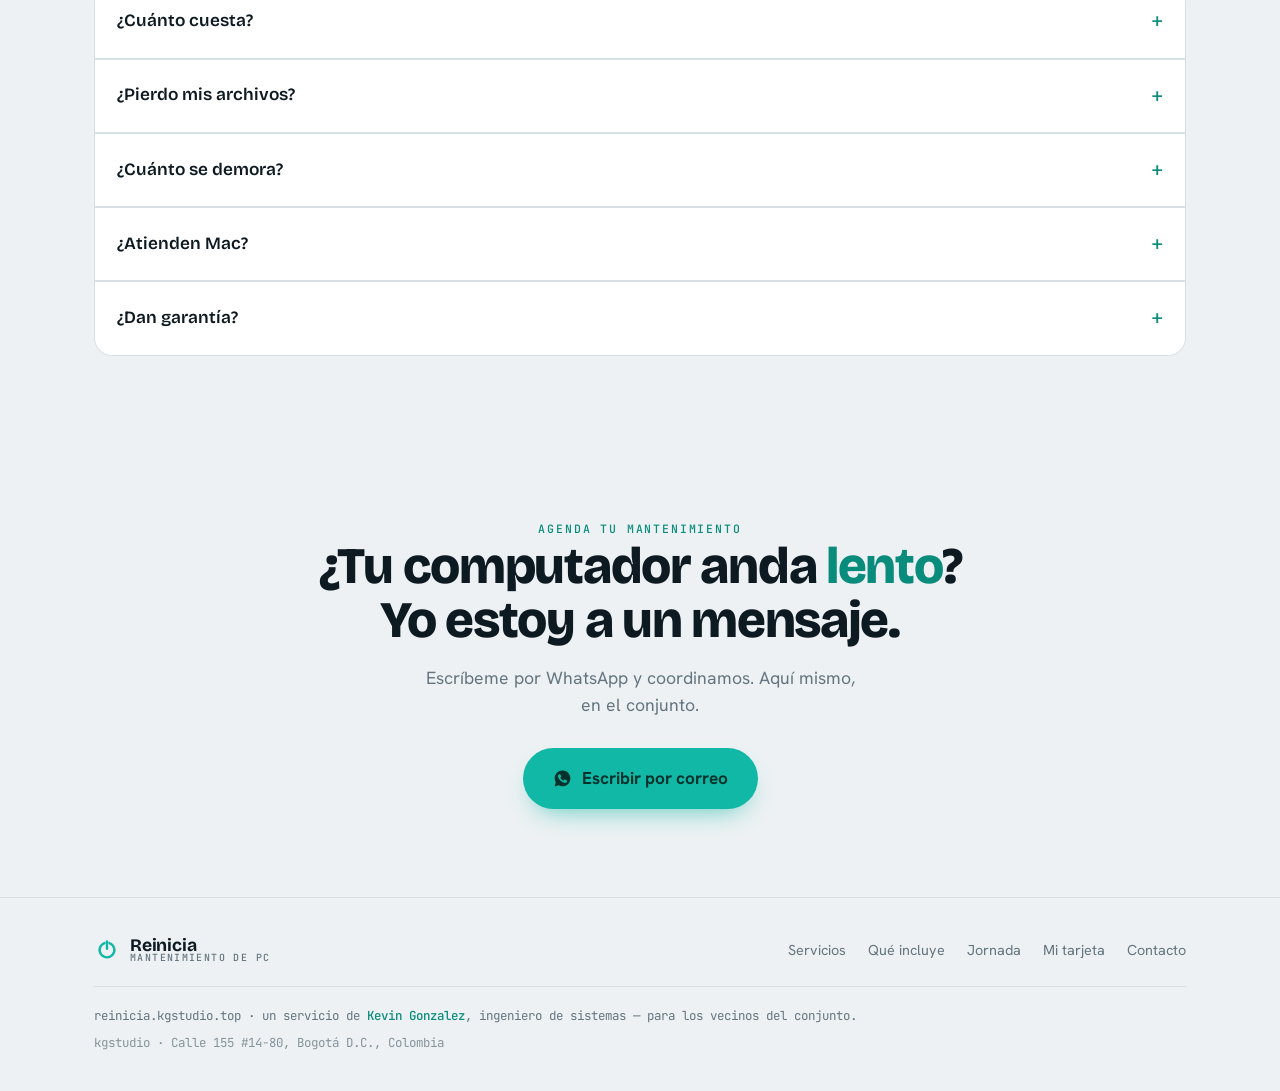
==== commit 63abe730: "Terminar la seccion de la tarjeta, que estaba solo maquetada La seccion "Mi tarjeta" existia en el H" ====
--- a/index.html
+++ b/index.html
@@ -179,9 +179,11 @@
       <a href="#tarjeta">Mi tarjeta</a>
     </nav>
 
-    <a class="nav-cta" data-wa data-msg="Hola Kevin, quiero agendar un mantenimiento de mi computador.">
+    <!-- `data-alt` es el texto que se usa mientras no haya numero: el boton
+         cae al correo y lo dice, en vez de prometer un WhatsApp que no abre. -->
+    <a class="nav-cta" data-wa data-alt="Correo" data-msg="Hola Kevin, quiero agendar un mantenimiento de mi computador.">
       <svg viewBox="0 0 24 24" fill="currentColor" aria-hidden="true"><path d="M12.04 2c-5.46 0-9.9 4.44-9.9 9.9 0 1.75.46 3.45 1.32 4.95L2 22l5.3-1.38c1.45.79 3.08 1.21 4.74 1.21 5.46 0 9.9-4.44 9.9-9.9S17.5 2 12.04 2zm5.8 14.02c-.24.68-1.4 1.3-1.94 1.34-.5.05-1.13.07-1.82-.11-.42-.13-.96-.31-1.65-.61-2.9-1.25-4.8-4.17-4.94-4.37-.15-.2-1.18-1.57-1.18-2.99s.75-2.12 1.01-2.41c.27-.29.58-.36.78-.36.19 0 .39 0 .56.01.18.01.42-.07.66.5.24.58.82 2 .89 2.14.07.15.12.32.02.51-.09.2-.14.32-.27.49-.14.17-.29.37-.41.5-.14.14-.28.29-.12.57.16.28.71 1.17 1.53 1.9 1.05.94 1.94 1.23 2.22 1.37.27.14.43.12.59-.07.16-.2.68-.79.86-1.06.18-.27.36-.22.61-.13.24.09 1.55.73 1.82.86.27.14.45.2.51.31.07.11.07.63-.17 1.31z"/></svg>
-      <span>WhatsApp</span>
+      <span data-rotulo>WhatsApp</span>
     </a>
   </div>
 </header>
@@ -197,9 +199,9 @@
       <p class="lead">Limpieza interna, cambio de pasta térmica y optimización, hechos por un ingeniero de sistemas — sin que tu equipo salga a ningún lado.</p>
       <p class="sig">Bajas tu equipo, te lo devuelvo volando.</p>
       <div class="hero-ctas">
-        <a class="btn-primary" data-wa data-msg="Hola Kevin, quiero agendar un mantenimiento de mi computador.">
+        <a class="btn-primary" data-wa data-alt="Escríbeme por correo" data-msg="Hola Kevin, quiero agendar un mantenimiento de mi computador.">
           <svg viewBox="0 0 24 24" fill="currentColor" aria-hidden="true"><path d="M12.04 2c-5.46 0-9.9 4.44-9.9 9.9 0 1.75.46 3.45 1.32 4.95L2 22l5.3-1.38c1.45.79 3.08 1.21 4.74 1.21 5.46 0 9.9-4.44 9.9-9.9S17.5 2 12.04 2zm5.8 14.02c-.24.68-1.4 1.3-1.94 1.34-.5.05-1.13.07-1.82-.11-.42-.13-.96-.31-1.65-.61-2.9-1.25-4.8-4.17-4.94-4.37-.15-.2-1.18-1.57-1.18-2.99s.75-2.12 1.01-2.41c.27-.29.58-.36.78-.36.19 0 .39 0 .56.01.18.01.42-.07.66.5.24.58.82 2 .89 2.14.07.15.12.32.02.51-.09.2-.14.32-.27.49-.14.17-.29.37-.41.5-.14.14-.28.29-.12.57.16.28.71 1.17 1.53 1.9 1.05.94 1.94 1.23 2.22 1.37.27.14.43.12.59-.07.16-.2.68-.79.86-1.06.18-.27.36-.22.61-.13.24.09 1.55.73 1.82.86.27.14.45.2.51.31.07.11.07.63-.17 1.31z"/></svg>
-          Escríbeme por WhatsApp
+          <span data-rotulo>Escríbeme por WhatsApp</span>
         </a>
         <a class="btn-ghost" href="#tarjeta">Guardar mi contacto</a>
       </div>
@@ -401,7 +403,7 @@
               <div class="bc-contact">
                 <div class="bc-wa">
                   <svg viewBox="0 0 24 24" aria-hidden="true"><path d="M12.04 2c-5.46 0-9.9 4.44-9.9 9.9 0 1.75.46 3.45 1.32 4.95L2 22l5.3-1.38c1.45.79 3.08 1.21 4.74 1.21 5.46 0 9.9-4.44 9.9-9.9S17.5 2 12.04 2z"/></svg>
-                  <span id="bcNumber">300 000 0000</span>
+                  <span id="bcNumber">kgagudelo@gmail.com</span>
                 </div>
                 <div class="bc-url">reinicia.kgstudio.top</div>
               </div>
@@ -428,6 +430,7 @@
           <p>Se imprimen a tamaño real (90 × 55 mm), frente y reverso en páginas separadas. Para litografía, exporta a PDF y pide 3 mm de sangrado.</p>
           <button type="button" class="chip-btn" id="printBtn">Imprimir / Guardar PDF</button>
           <p class="tarjeta-hint" id="editHint">Para cambiar el número o la torre, abre esta página con <code>?editar</code> al final.</p>
+          <p class="tarjeta-hint">Lo publicado sale de <code>datos.js</code>.</p>
         </details>
       </div>
 
@@ -450,10 +453,10 @@
       </div>
       <p class="editor__warn">
         Esto cambia lo que ves <strong>en este navegador</strong>, para que puedas imprimir ya.
-        Para que quede publicado hay que pegar esta línea en <code>main.js</code>:
+        Para que quede publicado hay que pegar esta línea en <code>datos.js</code>:
       </p>
       <div class="editor__code">
-        <code id="codeLine">const WHATSAPP = '57XXXXXXXXXX';</code>
+        <code id="codeLine">whatsapp: '57XXXXXXXXXX',</code>
         <button type="button" class="chip-btn" id="copyCode">Copiar</button>
       </div>
     </form>
@@ -480,7 +483,7 @@
         <div class="av">K</div>
         <div><b>Kevin Gonzalez</b><span>Ingeniero de sistemas</span></div>
       </div>
-      <q>Vivo aquí mismo, en la <span id="torreTexto">torre [X]</span>. Trabajo con computadores todos los días y quería ofrecerles a los vecinos un servicio serio, cercano y sin vueltas. Tu equipo queda como nuevo y tú ni tienes que salir.</q>
+      <q>Vivo aquí mismo, <span id="torreTexto">en el conjunto</span>. Trabajo con computadores todos los días y quería ofrecerles a los vecinos un servicio serio, cercano y sin vueltas. Tu equipo queda como nuevo y tú ni tienes que salir.</q>
       <p class="signoff-link"><a href="https://kgstudio.top" target="_blank" rel="noopener">Ver mi trabajo en kgstudio.top ↗</a></p>
     </div>
   </div>
@@ -509,9 +512,9 @@
     <span class="eyebrow">Agenda tu mantenimiento</span>
     <h2>¿Tu computador anda <span class="cool">lento</span>?<br>Yo estoy a un mensaje.</h2>
     <p>Escríbeme por WhatsApp y coordinamos. Aquí mismo, en el conjunto.</p>
-    <a class="btn-primary btn-lg" data-wa data-msg="Hola Kevin, quiero agendar un mantenimiento de mi computador.">
+    <a class="btn-primary btn-lg" data-wa data-alt="Escribir por correo" data-msg="Hola Kevin, quiero agendar un mantenimiento de mi computador.">
       <svg viewBox="0 0 24 24" fill="currentColor" aria-hidden="true"><path d="M12.04 2c-5.46 0-9.9 4.44-9.9 9.9 0 1.75.46 3.45 1.32 4.95L2 22l5.3-1.38c1.45.79 3.08 1.21 4.74 1.21 5.46 0 9.9-4.44 9.9-9.9S17.5 2 12.04 2zm5.8 14.02c-.24.68-1.4 1.3-1.94 1.34-.5.05-1.13.07-1.82-.11-.42-.13-.96-.31-1.65-.61-2.9-1.25-4.8-4.17-4.94-4.37-.15-.2-1.18-1.57-1.18-2.99s.75-2.12 1.01-2.41c.27-.29.58-.36.78-.36.19 0 .39 0 .56.01.18.01.42-.07.66.5.24.58.82 2 .89 2.14.07.15.12.32.02.51-.09.2-.14.32-.27.49-.14.17-.29.37-.41.5-.14.14-.28.29-.12.57.16.28.71 1.17 1.53 1.9 1.05.94 1.94 1.23 2.22 1.37.27.14.43.12.59-.07.16-.2.68-.79.86-1.06.18-.27.36-.22.61-.13.24.09 1.55.73 1.82.86.27.14.45.2.51.31.07.11.07.63-.17 1.31z"/></svg>
-      Escribir por WhatsApp
+      <span data-rotulo>Escribir por WhatsApp</span>
     </a>
   </div>
 </section>
@@ -544,6 +547,7 @@
   </div>
 </footer>
 
+<script src="datos.js" defer></script>
 <script src="qrcode.js" defer></script>
 <script src="main.js" defer></script>
 </body>
--- a/styles.css
+++ b/styles.css
@@ -57,6 +57,10 @@
 .brand{display:flex;align-items:center;gap:10px;font-family:'Bricolage Grotesque';font-weight:700;font-size:1.28rem;letter-spacing:-.01em}
 .logo-mark{width:26px;height:26px;flex:none}
 .brand small{font-family:'JetBrains Mono',monospace;font-size:.62rem;letter-spacing:.14em;text-transform:uppercase;color:var(--muted);font-weight:500;display:block;margin-top:-4px}
+.brand-text{display:block;line-height:1.15}
+.nav-links{display:flex;gap:26px;font-size:.94rem;font-weight:500;color:var(--muted)}
+.nav-links a{transition:color .18s ease}
+.nav-links a:hover{color:var(--ink)}
 .nav-cta{
   display:inline-flex;align-items:center;gap:8px;
   background:var(--ink);color:#fff;
@@ -187,6 +191,14 @@
 .price .from{font-size:.74rem;color:var(--muted);text-transform:uppercase;letter-spacing:.08em;font-family:'JetBrains Mono',monospace}
 .price .amt{font-family:'JetBrains Mono',monospace;font-weight:700;font-size:1.5rem;color:var(--ink)}
 .price-note{font-size:.78rem;color:var(--muted);margin-top:20px;max-width:70ch}
+/* El CTA de cada tarjeta de precio: es un enlace, así que necesita verse
+   pulsable sin competir con el botón principal del hero. */
+.card-cta{
+  margin-top:18px;align-self:flex-start;cursor:pointer;
+  font-weight:600;font-size:.94rem;color:var(--teal-deep);
+  border-bottom:1.5px solid transparent;transition:border-color .18s ease;
+}
+.card-cta:hover{border-color:var(--teal-deep)}
 
 /* ---------- qué incluye ---------- */
 .checks{list-style:none;display:grid;grid-template-columns:repeat(3,1fr);gap:2px;background:var(--line);border:1px solid var(--line);border-radius:var(--radius);overflow:hidden}
@@ -250,12 +262,143 @@
 }
 .signoff .who{display:flex;align-items:center;gap:14px;margin-bottom:16px}
 .signoff .av{width:52px;height:52px;border-radius:14px;background:var(--ink);color:var(--teal);display:grid;place-items:center;font-family:'Bricolage Grotesque';font-weight:800;font-size:1.3rem}
-.signoff .who b{font-family:'Bricolage Grotesque';font-size:1.08rem}
-.signoff .who span{font-size:.85rem;color:var(--muted);font-family:'JetBrains Mono',monospace}
+/* `b` y `span` son inline: sin esto el nombre y el cargo salen pegados
+   en un solo renglón ("Kevin GonzalezIngeniero de sistemas"). */
+.signoff .who b{display:block;font-family:'Bricolage Grotesque';font-size:1.08rem;line-height:1.25}
+.signoff .who span{display:block;font-size:.85rem;color:var(--muted);font-family:'JetBrains Mono',monospace}
 .signoff q{display:block;font-size:1.02rem;color:var(--ink-soft);font-style:normal;line-height:1.6}
 .signoff-link{margin-top:18px;font-size:.9rem}
 .signoff-link a{color:var(--teal-deep);font-weight:600}
 .signoff-link a:hover{text-decoration:underline}
+
+/* ---------- tarjeta de presentación ----------
+   La tarjeta se dibuja a proporción real (90 × 55 mm) y todo lo que lleva
+   dentro se mide en `cqw`, o sea en porcentaje de su propio ancho. Así el
+   mismo marcado sirve para la miniatura del móvil y para la hoja de
+   impresión sin una sola media query: la tarjeta se escala entera, como
+   una foto, en vez de descuadrarse tipo por tipo. */
+.tarjeta-grid{display:grid;grid-template-columns:1.15fr .85fr;gap:44px;align-items:start}
+
+.card-stage{container-type:inline-size;perspective:1600px}
+.bcard{
+  position:relative;width:100%;aspect-ratio:90/55;
+  transform-style:preserve-3d;
+  transition:transform .75s cubic-bezier(.2,.7,.2,1);
+}
+.bcard.flipped{transform:rotateY(180deg)}
+.bcard__face{
+  position:absolute;inset:0;
+  backface-visibility:hidden;-webkit-backface-visibility:hidden;
+  border-radius:3.2cqw;padding:6.4cqw;overflow:hidden;
+  box-shadow:var(--shadow);
+}
+
+/* Frente: la marca y quién la respalda. Nada más. */
+.bcard__front{background:var(--ink);color:#fff;display:flex;flex-direction:column;justify-content:space-between}
+.bc-top{display:flex;align-items:center;gap:3cqw}
+.bc-logo{width:9.5cqw;height:9.5cqw;flex:none}
+.bc-wordmark{font-family:'Bricolage Grotesque';font-weight:800;font-size:6.6cqw;letter-spacing:-.02em;line-height:1}
+.bc-kicker{font-family:'JetBrains Mono',monospace;font-size:2.4cqw;letter-spacing:.16em;text-transform:uppercase;color:var(--teal);margin-top:.6cqw}
+.bc-tagline{font-family:'Bricolage Grotesque';font-weight:600;font-size:4.4cqw;line-height:1.25;color:#DCE7E9;max-width:62cqw}
+.bc-bottom{display:flex;align-items:center;gap:3cqw}
+.bc-bar{width:1.1cqw;height:8cqw;border-radius:999px;background:var(--teal);flex:none}
+.bc-bottom b{display:block;font-family:'Bricolage Grotesque';font-weight:700;font-size:4cqw;line-height:1.2}
+.bc-bottom span{display:block;font-family:'JetBrains Mono',monospace;font-size:2.5cqw;color:#8FA6AB;letter-spacing:.04em}
+
+/* Reverso: lo que el vecino necesita para decidir y para escribir. */
+.bcard__back{
+  transform:rotateY(180deg);
+  background:var(--surface);border:1px solid var(--line);
+  display:grid;grid-template-columns:1fr auto;gap:5cqw;align-items:stretch;
+}
+.bc-left{display:flex;flex-direction:column;justify-content:space-between;min-width:0}
+.bc-brand{display:flex;align-items:center;gap:2.2cqw}
+.bc-logo-sm{width:6cqw;height:6cqw;flex:none}
+.bc-name{font-family:'Bricolage Grotesque';font-weight:800;font-size:4.6cqw;letter-spacing:-.02em}
+.bc-svc{display:flex;flex-direction:column;gap:1.4cqw;margin:1cqw 0}
+.bc-row{display:flex;align-items:baseline;justify-content:space-between;gap:2cqw;font-size:3cqw;color:var(--ink-soft)}
+.bc-row b{font-family:'JetBrains Mono',monospace;font-weight:700;color:var(--ink);flex:none}
+.bc-badges{display:flex;flex-wrap:wrap;gap:1.6cqw}
+.bc-badge{
+  font-family:'JetBrains Mono',monospace;font-size:2.3cqw;letter-spacing:.04em;
+  background:var(--teal-wash);color:var(--teal-deep);
+  padding:1.1cqw 2.2cqw;border-radius:999px;
+}
+.bc-right{display:flex;flex-direction:column;align-items:center;justify-content:space-between;gap:2.4cqw;flex:none}
+.bc-qr{
+  width:27cqw;height:27cqw;flex:none;
+  background:#fff;border:1px solid var(--line);border-radius:2cqw;
+  display:grid;place-items:center;overflow:hidden;padding:1.2cqw;
+}
+/* La librería inyecta un canvas y una img; que ocupen el cuadro entero. */
+.bc-qr canvas,.bc-qr img{width:100%!important;height:100%!important;display:block}
+.bc-qr-ph{font-family:'JetBrains Mono',monospace;font-size:2.1cqw;color:var(--muted);text-align:center;line-height:1.3;padding:1cqw}
+.bc-contact{text-align:center}
+.bc-wa{display:flex;align-items:center;justify-content:center;gap:1.4cqw;font-family:'JetBrains Mono',monospace;font-weight:700;font-size:3cqw;color:var(--ink)}
+.bc-wa svg{width:3.4cqw;height:3.4cqw;flex:none;fill:var(--teal-deep)}
+/* Sin número la tarjeta muestra el correo, y el glifo de WhatsApp sobra:
+   dejarlo diría que se escribe por ahí. */
+.bc-wa.correo{font-size:2.5cqw;font-weight:500;color:var(--ink-soft);overflow-wrap:anywhere}
+.bc-wa.correo svg{display:none}
+.bc-url{font-family:'JetBrains Mono',monospace;font-size:2.3cqw;color:var(--muted);margin-top:.6cqw}
+
+.card-actions{display:flex;justify-content:center;margin-top:18px}
+.chip-btn{
+  font-family:'JetBrains Mono',monospace;font-size:.78rem;letter-spacing:.04em;
+  background:var(--surface);border:1.5px solid var(--line);color:var(--ink);
+  padding:9px 16px;border-radius:999px;cursor:pointer;
+  transition:border-color .18s ease,color .18s ease;
+}
+.chip-btn:hover{border-color:var(--teal);color:var(--teal-deep)}
+
+.tarjeta-side{display:flex;flex-direction:column;align-items:flex-start;gap:14px}
+.tarjeta-side .btn-primary,.tarjeta-side .btn-ghost{width:100%;justify-content:center}
+.tarjeta-note{font-size:.88rem;color:var(--muted);line-height:1.55}
+.tarjeta-print{width:100%;border-top:1px dashed var(--line);padding-top:16px;margin-top:4px}
+.tarjeta-print summary{cursor:pointer;font-size:.88rem;font-weight:600;color:var(--teal-deep);list-style:none}
+.tarjeta-print summary::-webkit-details-marker{display:none}
+.tarjeta-print summary::before{content:"+ ";font-family:'JetBrains Mono',monospace}
+.tarjeta-print[open] summary::before{content:"− "}
+.tarjeta-print p{font-size:.85rem;color:var(--muted);margin:12px 0}
+.tarjeta-hint{font-size:.8rem}
+.tarjeta-hint code{font-family:'JetBrains Mono',monospace;background:var(--teal-wash);color:var(--teal-deep);padding:1px 6px;border-radius:5px}
+
+/* Editor: solo aparece con ?editar. Es una herramienta mía, no del visitante,
+   así que se ve como una consola y no como parte de la página. */
+.editor{
+  margin-top:36px;background:var(--surface);
+  border:1.5px dashed var(--line);border-radius:var(--radius);padding:24px;
+}
+.editor__title{font-family:'JetBrains Mono',monospace;font-size:.76rem;letter-spacing:.14em;text-transform:uppercase;color:var(--muted);margin-bottom:16px}
+.editor__fields{display:grid;grid-template-columns:1fr 1fr;gap:18px}
+.editor__fields label{display:block}
+.editor__fields span{display:block;font-weight:600;font-size:.9rem;margin-bottom:6px}
+.editor__fields input{
+  width:100%;font-family:'JetBrains Mono',monospace;font-size:.95rem;
+  padding:11px 13px;border:1.5px solid var(--line);border-radius:10px;
+  background:var(--bg);color:var(--ink);
+}
+.editor__fields input:focus{outline:0;border-color:var(--teal)}
+.editor__fields em{display:block;font-style:normal;font-size:.76rem;color:var(--muted);margin-top:6px}
+.editor__warn{font-size:.85rem;color:var(--ink-soft);margin:18px 0 10px}
+.editor__warn code{font-family:'JetBrains Mono',monospace;background:var(--teal-wash);color:var(--teal-deep);padding:1px 6px;border-radius:5px}
+.editor__code{display:flex;align-items:center;gap:12px;flex-wrap:wrap;background:var(--ink);border-radius:12px;padding:14px 16px}
+.editor__code code{font-family:'JetBrains Mono',monospace;font-size:.85rem;color:#7FE3D6;flex:1;min-width:0;overflow-wrap:anywhere}
+
+/* ---------- preguntas ---------- */
+.faq{display:flex;flex-direction:column;gap:2px;background:var(--line);border:1px solid var(--line);border-radius:var(--radius);overflow:hidden}
+.qa{background:var(--surface)}
+.qa summary{
+  cursor:pointer;list-style:none;
+  display:flex;align-items:center;justify-content:space-between;gap:16px;
+  font-family:'Bricolage Grotesque';font-weight:600;font-size:1.08rem;
+  padding:20px 22px;
+}
+.qa summary::-webkit-details-marker{display:none}
+.qa summary::after{content:"+";font-family:'JetBrains Mono',monospace;font-weight:400;font-size:1.3rem;color:var(--teal-deep);flex:none;transition:transform .2s ease}
+.qa[open] summary::after{content:"−"}
+.qa summary:hover{color:var(--teal-deep)}
+.qa p{color:var(--muted);font-size:.96rem;padding:0 22px 22px;max-width:70ch}
 
 /* ---------- CTA final ---------- */
 .final{text-align:center;padding:88px 0}
@@ -280,11 +423,24 @@
 
 /* ---------- responsive ---------- */
 @media(max-width:900px){
+  /* Los enlaces del nav no caben junto a la marca y el botón; el botón es
+     lo que convierte, así que los enlaces son los que se van. Las secciones
+     siguen alcanzables por scroll y desde el pie. */
+  .nav-links{display:none}
   .hero-grid{grid-template-columns:1fr;gap:40px}
   .svc-grid{grid-template-columns:1fr}
   .checks{grid-template-columns:1fr 1fr}
   .steps{grid-template-columns:1fr 1fr}
   .trust-grid{grid-template-columns:1fr;gap:32px}
+  .tarjeta-grid{grid-template-columns:1fr;gap:34px}
+  /* Suelta, la tarjeta se estiraría a todo el ancho y perdería la escala de
+     objeto que la hace legible como tarjeta.
+
+     Se centra con `justify-self`, NO con `margin:0 auto`: los márgenes auto
+     anulan el estirado del grid y dejan al ítem a su tamaño de contenido, y
+     como `.card-stage` es contenedor de consultas su contenido no aporta
+     ancho — la tarjeta colapsaba a cero y desaparecía en móvil. */
+  .card-stage,.tarjeta-side{max-width:460px;width:100%;justify-self:center}
 }
 @media(max-width:560px){
   .wrap{padding:0 18px}
@@ -296,6 +452,11 @@
   .brand small{display:none}
   .nav-cta span{display:none}
   .nav-cta{padding:11px 13px}
+  .jornada-inner .btn-primary{width:100%;justify-content:center}
+  .editor__fields{grid-template-columns:1fr}
+  .qa summary{font-size:1rem;padding:17px 18px}
+  .qa p{padding:0 18px 18px}
+  .foot-inner{flex-direction:column;align-items:flex-start;gap:20px}
 }
 @media(prefers-reduced-motion:reduce){
   *{animation:none!important;transition:none!important}
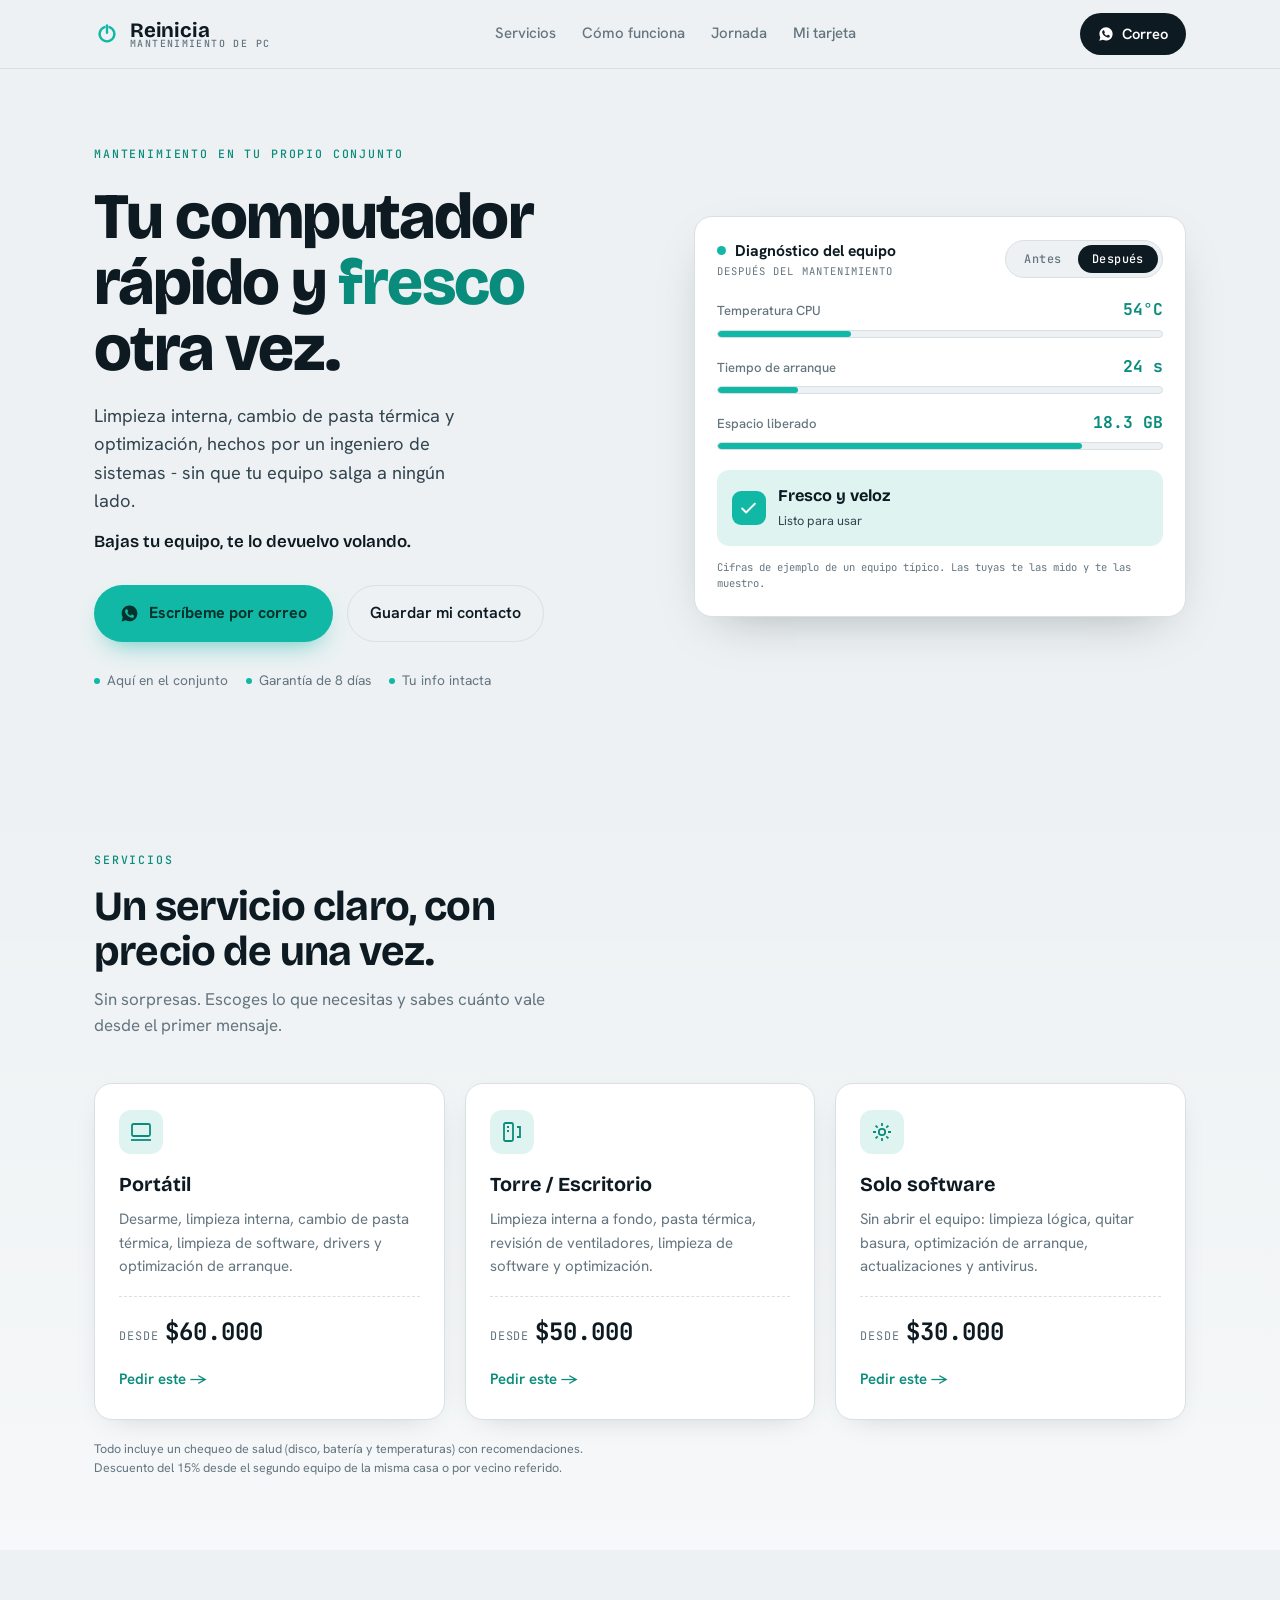
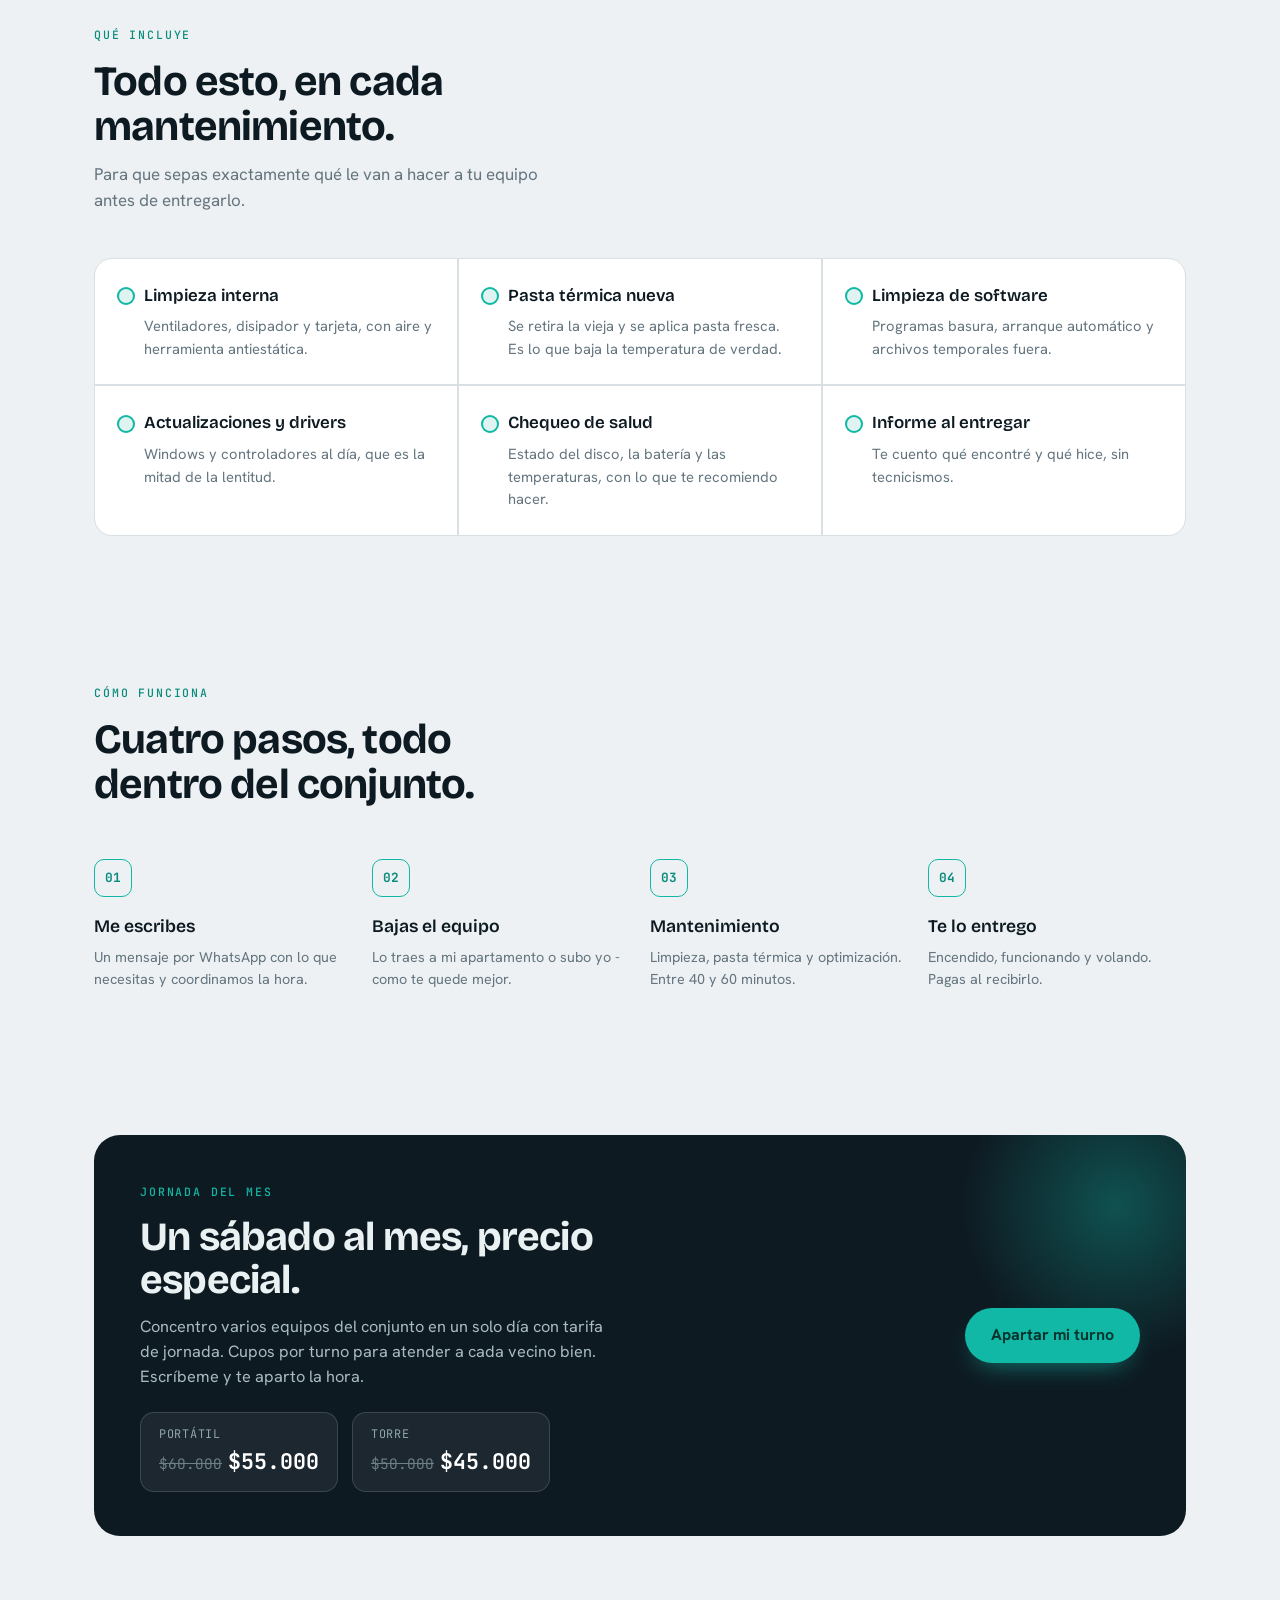
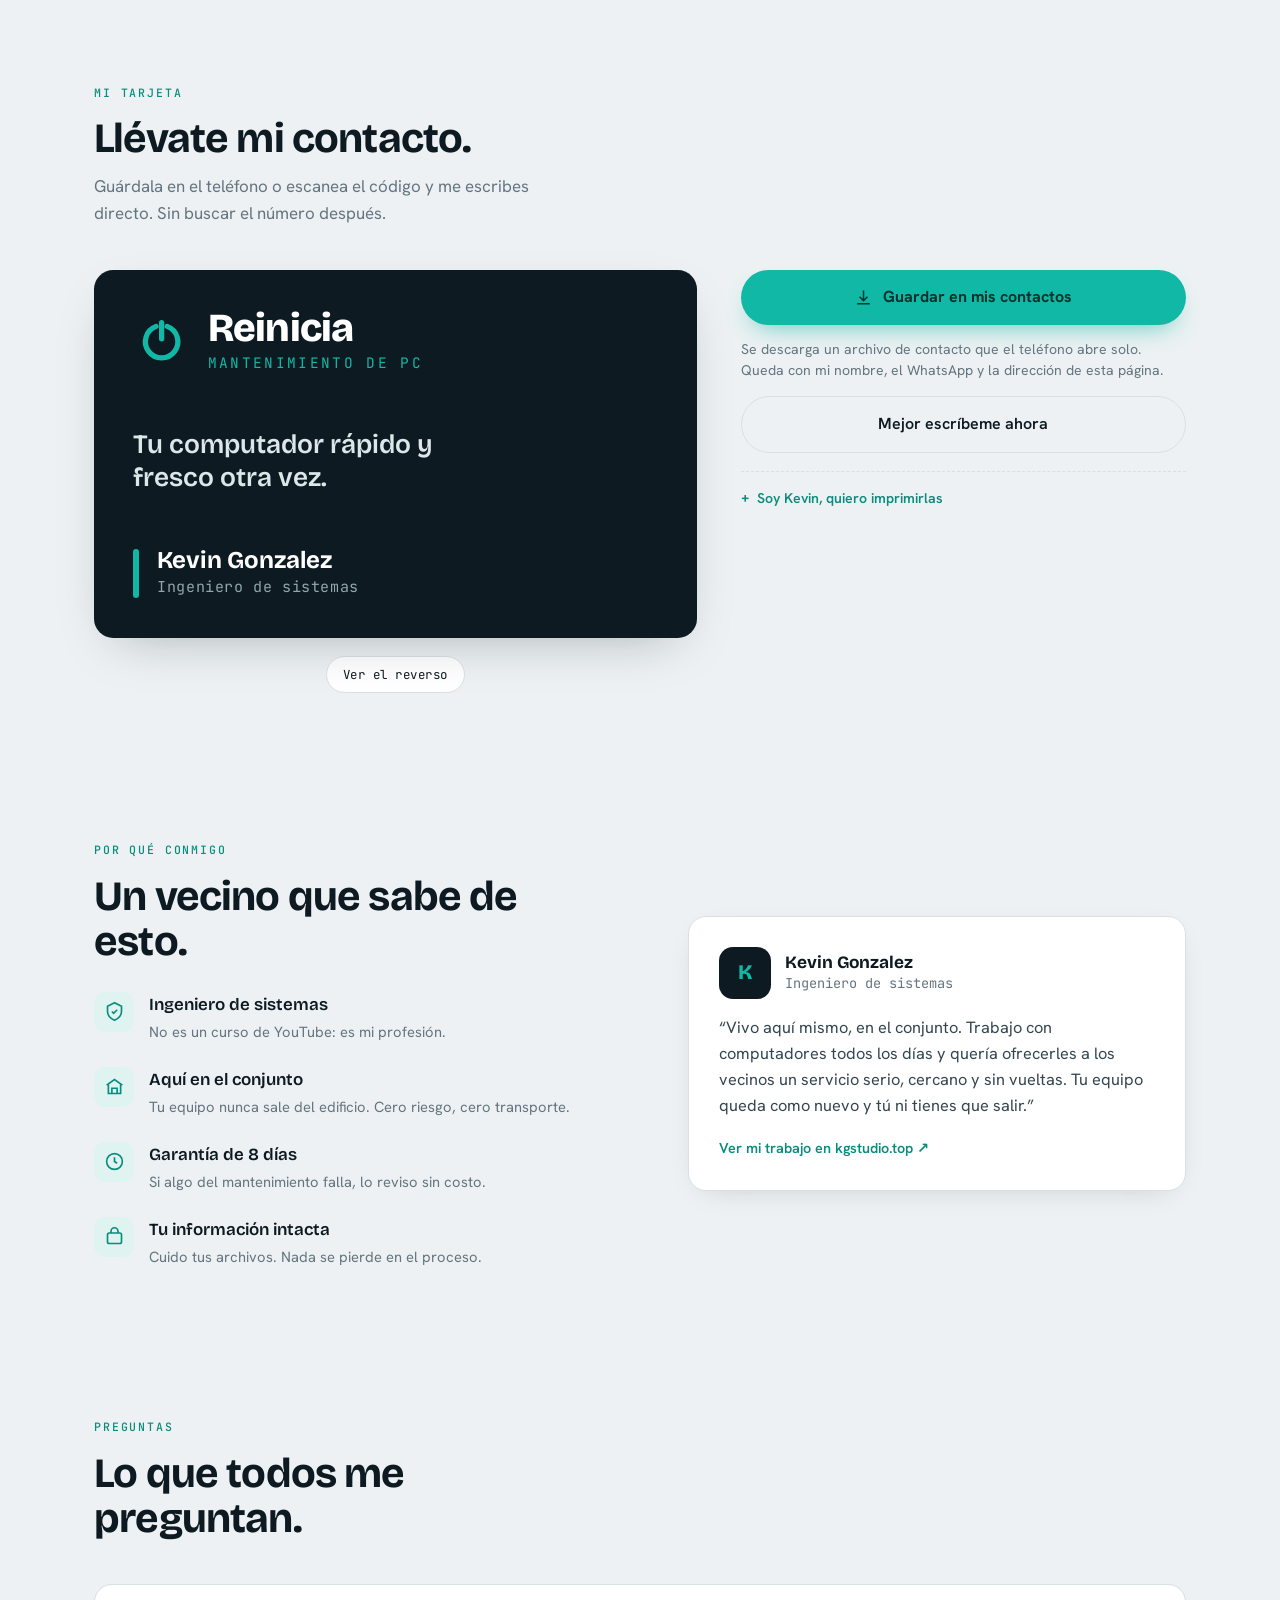
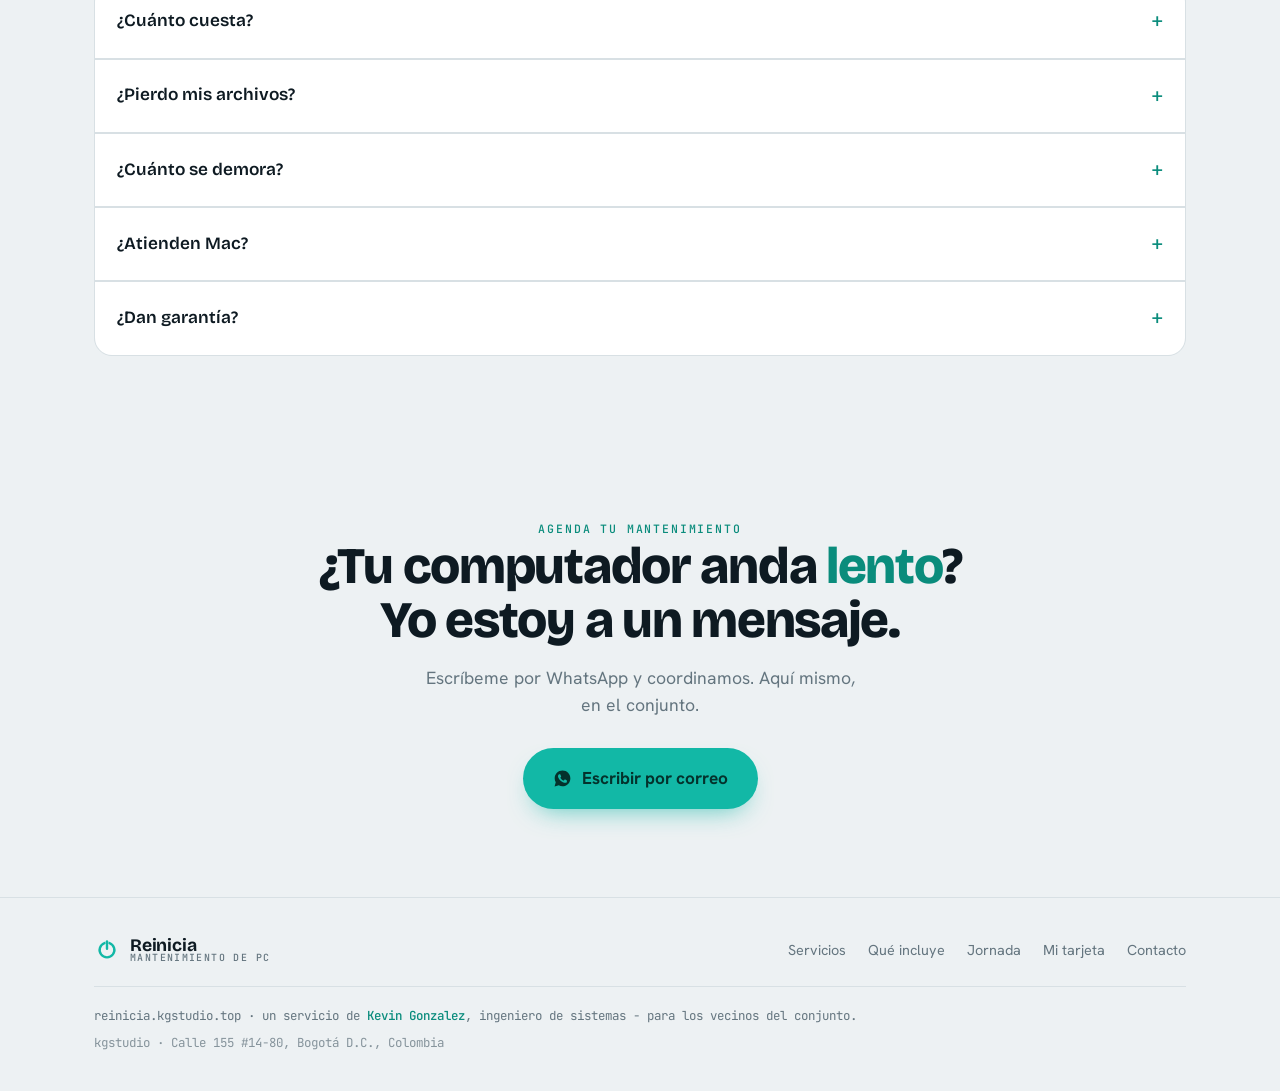
==== commit 90c24b18: "Fuera las rayas largas del contenido La raya larga es la huella mas reconocible de texto generado po" ====
--- a/index.html
+++ b/index.html
@@ -27,8 +27,8 @@
 <!--
   El negocio se declara con el mismo `@id` que en kgstudio.top y con el mismo
   nombre y dirección que la ficha de Google Business ("kgstudio", Calle 155
-  #14-80). Esa terna —nombre, dirección, sitio web idénticos en los tres
-  lados— es lo que hace que Google una la ficha del mapa con esta página.
+  #14-80). Esa terna -nombre, dirección, sitio web idénticos en los tres
+  lados- es lo que hace que Google una la ficha del mapa con esta página.
   Si cambias uno, cambia los tres o el vínculo se rompe.
 
   Reinicia no es otro negocio: es el servicio de mantenimiento que presta
@@ -88,7 +88,7 @@
     {
       "@type": "Service",
       "@id": "https://reinicia.kgstudio.top/#servicio",
-      "name": "Reinicia — mantenimiento de computadores",
+      "name": "Reinicia - mantenimiento de computadores",
       "serviceType": "Mantenimiento y reparación de computadores",
       "url": "https://reinicia.kgstudio.top/",
       "description": "Limpieza interna, cambio de pasta térmica, limpieza de software, drivers, optimización de arranque y chequeo de salud del equipo. Con garantía de 8 días.",
@@ -196,7 +196,7 @@
     <div>
       <span class="eyebrow">Mantenimiento en tu propio conjunto</span>
       <h1>Tu computador<br>rápido y <span class="cool">fresco</span> otra vez.</h1>
-      <p class="lead">Limpieza interna, cambio de pasta térmica y optimización, hechos por un ingeniero de sistemas — sin que tu equipo salga a ningún lado.</p>
+      <p class="lead">Limpieza interna, cambio de pasta térmica y optimización, hechos por un ingeniero de sistemas - sin que tu equipo salga a ningún lado.</p>
       <p class="sig">Bajas tu equipo, te lo devuelvo volando.</p>
       <div class="hero-ctas">
         <a class="btn-primary" data-wa data-alt="Escríbeme por correo" data-msg="Hola Kevin, quiero agendar un mantenimiento de mi computador.">
@@ -320,7 +320,7 @@
     </div>
     <div class="steps">
       <div class="step reveal"><div class="num">01</div><h4>Me escribes</h4><p>Un mensaje por WhatsApp con lo que necesitas y coordinamos la hora.</p></div>
-      <div class="step reveal"><div class="num">02</div><h4>Bajas el equipo</h4><p>Lo traes a mi apartamento o subo yo — como te quede mejor.</p></div>
+      <div class="step reveal"><div class="num">02</div><h4>Bajas el equipo</h4><p>Lo traes a mi apartamento o subo yo - como te quede mejor.</p></div>
       <div class="step reveal"><div class="num">03</div><h4>Mantenimiento</h4><p>Limpieza, pasta térmica y optimización. Entre 40 y 60 minutos.</p></div>
       <div class="step reveal"><div class="num">04</div><h4>Te lo entrego</h4><p>Encendido, funcionando y volando. Pagas al recibirlo.</p></div>
     </div>
@@ -540,7 +540,7 @@
     <div class="foot-by">
       reinicia.kgstudio.top · un servicio de
       <a href="https://kgstudio.top" target="_blank" rel="noopener author">Kevin Gonzalez</a>,
-      ingeniero de sistemas — para los vecinos del conjunto.
+      ingeniero de sistemas - para los vecinos del conjunto.
       <br>
       <span class="foot-nap">kgstudio · Calle 155 #14-80, Bogotá D.C., Colombia</span>
     </div>
--- a/styles.css
+++ b/styles.css
@@ -1,5 +1,5 @@
 /* ============================================================
-   Reinicia — mantenimiento de computadores
+   Reinicia - mantenimiento de computadores
    reinicia.kgstudio.top
    ============================================================ */
 
@@ -439,7 +439,7 @@
      Se centra con `justify-self`, NO con `margin:0 auto`: los márgenes auto
      anulan el estirado del grid y dejan al ítem a su tamaño de contenido, y
      como `.card-stage` es contenedor de consultas su contenido no aporta
-     ancho — la tarjeta colapsaba a cero y desaparecía en móvil. */
+     ancho - la tarjeta colapsaba a cero y desaparecía en móvil. */
   .card-stage,.tarjeta-side{max-width:460px;width:100%;justify-self:center}
 }
 @media(max-width:560px){
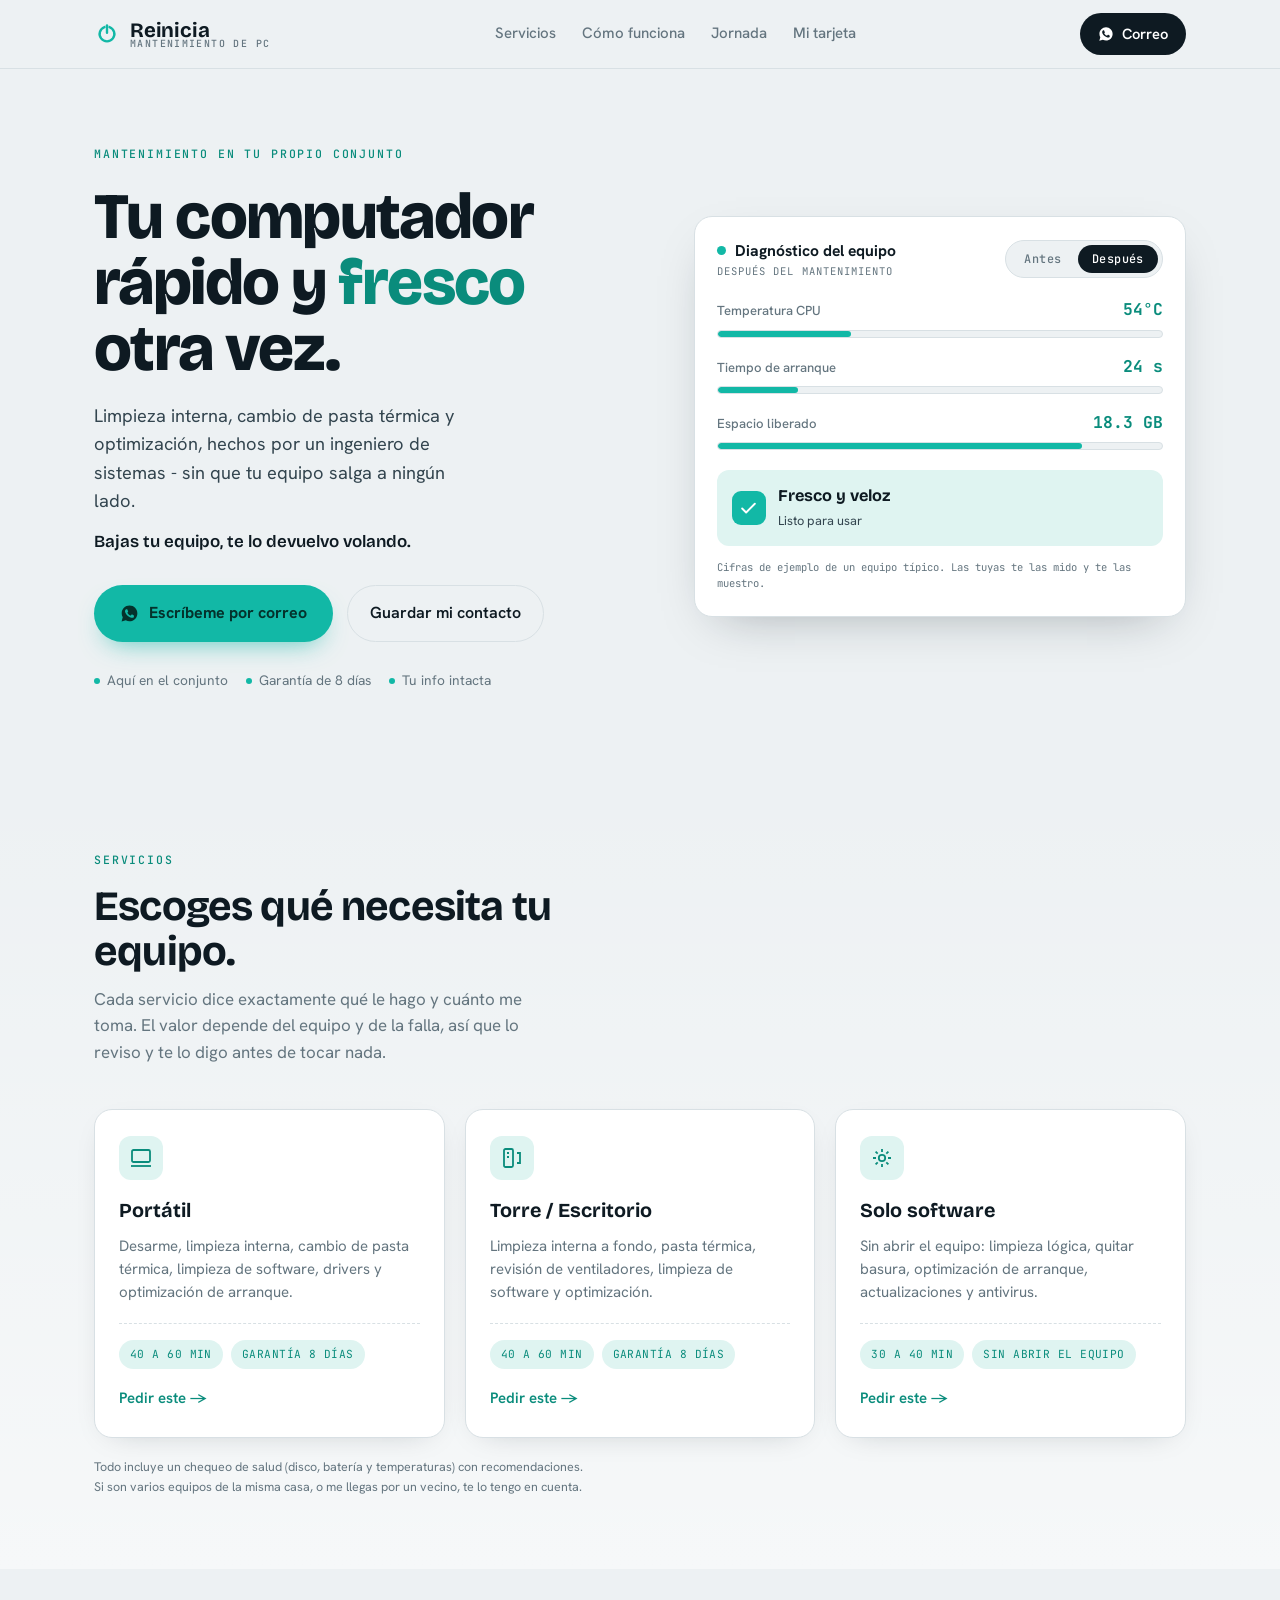
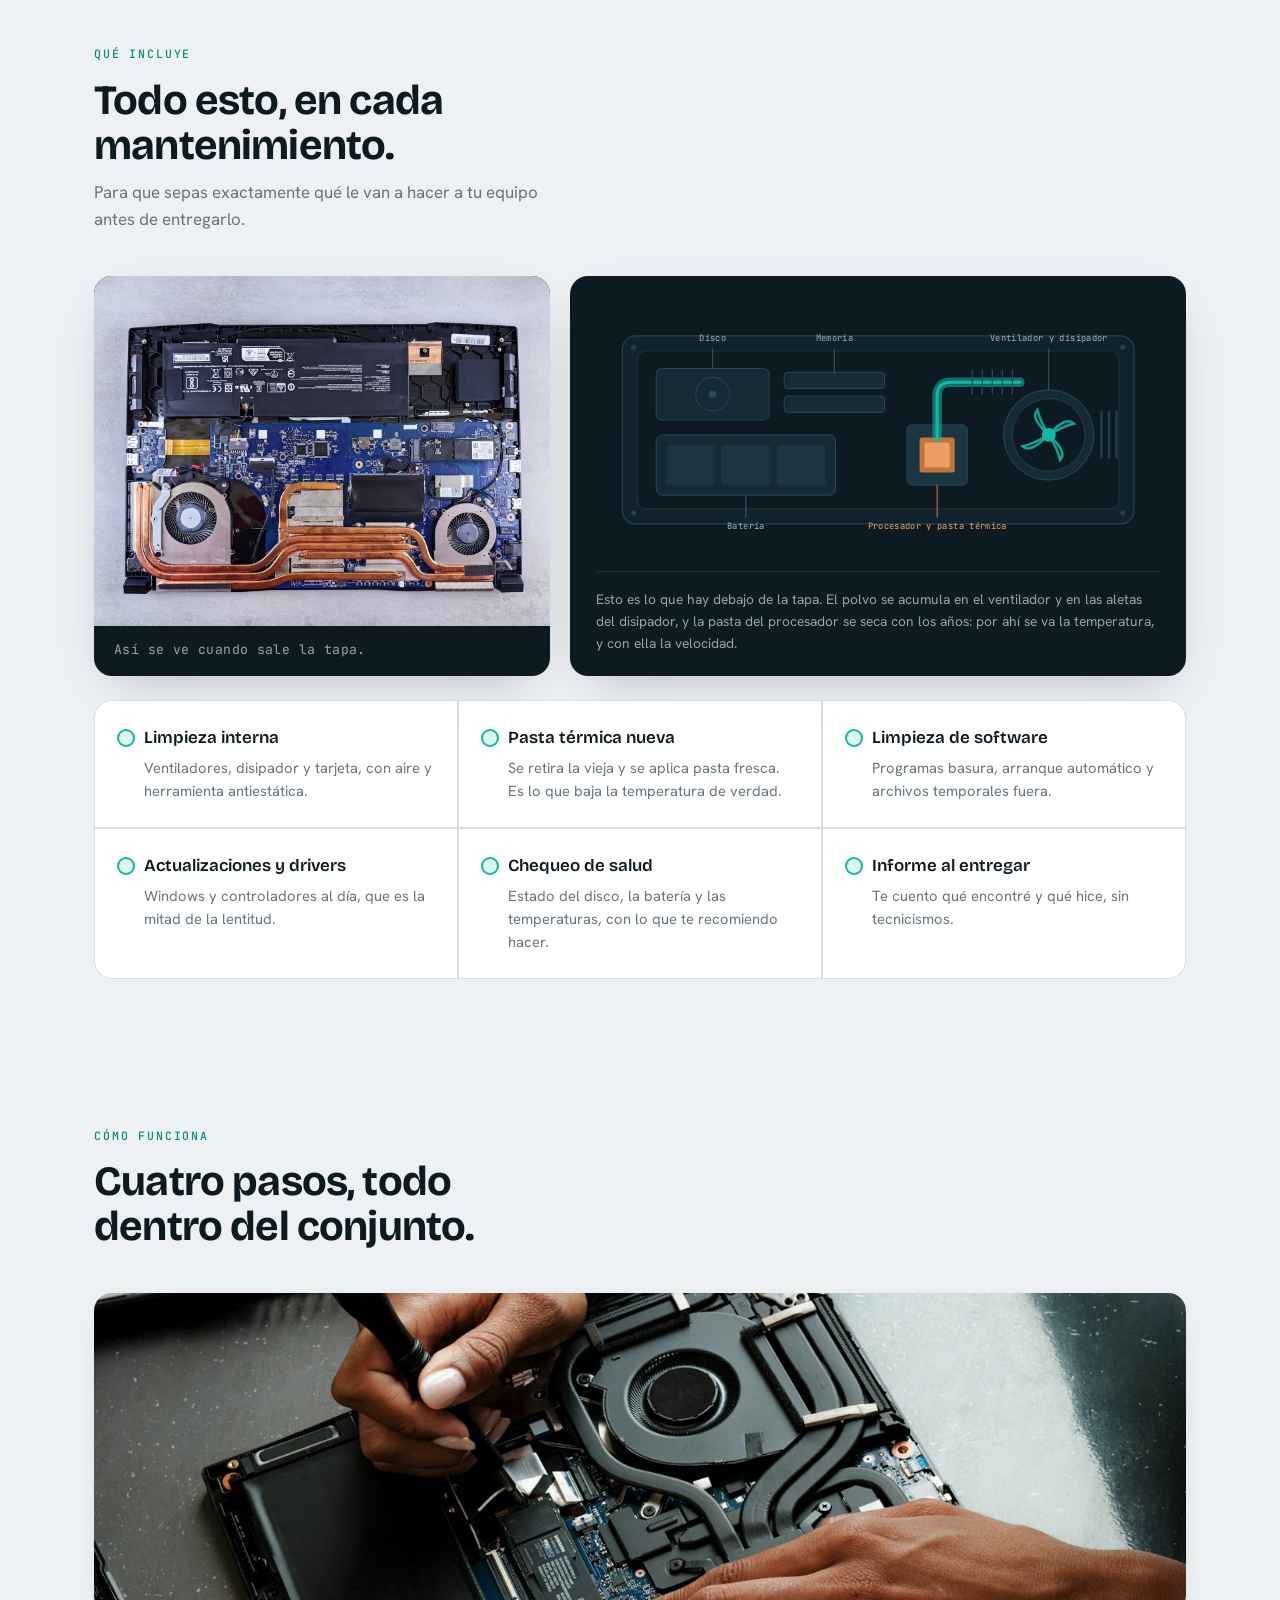
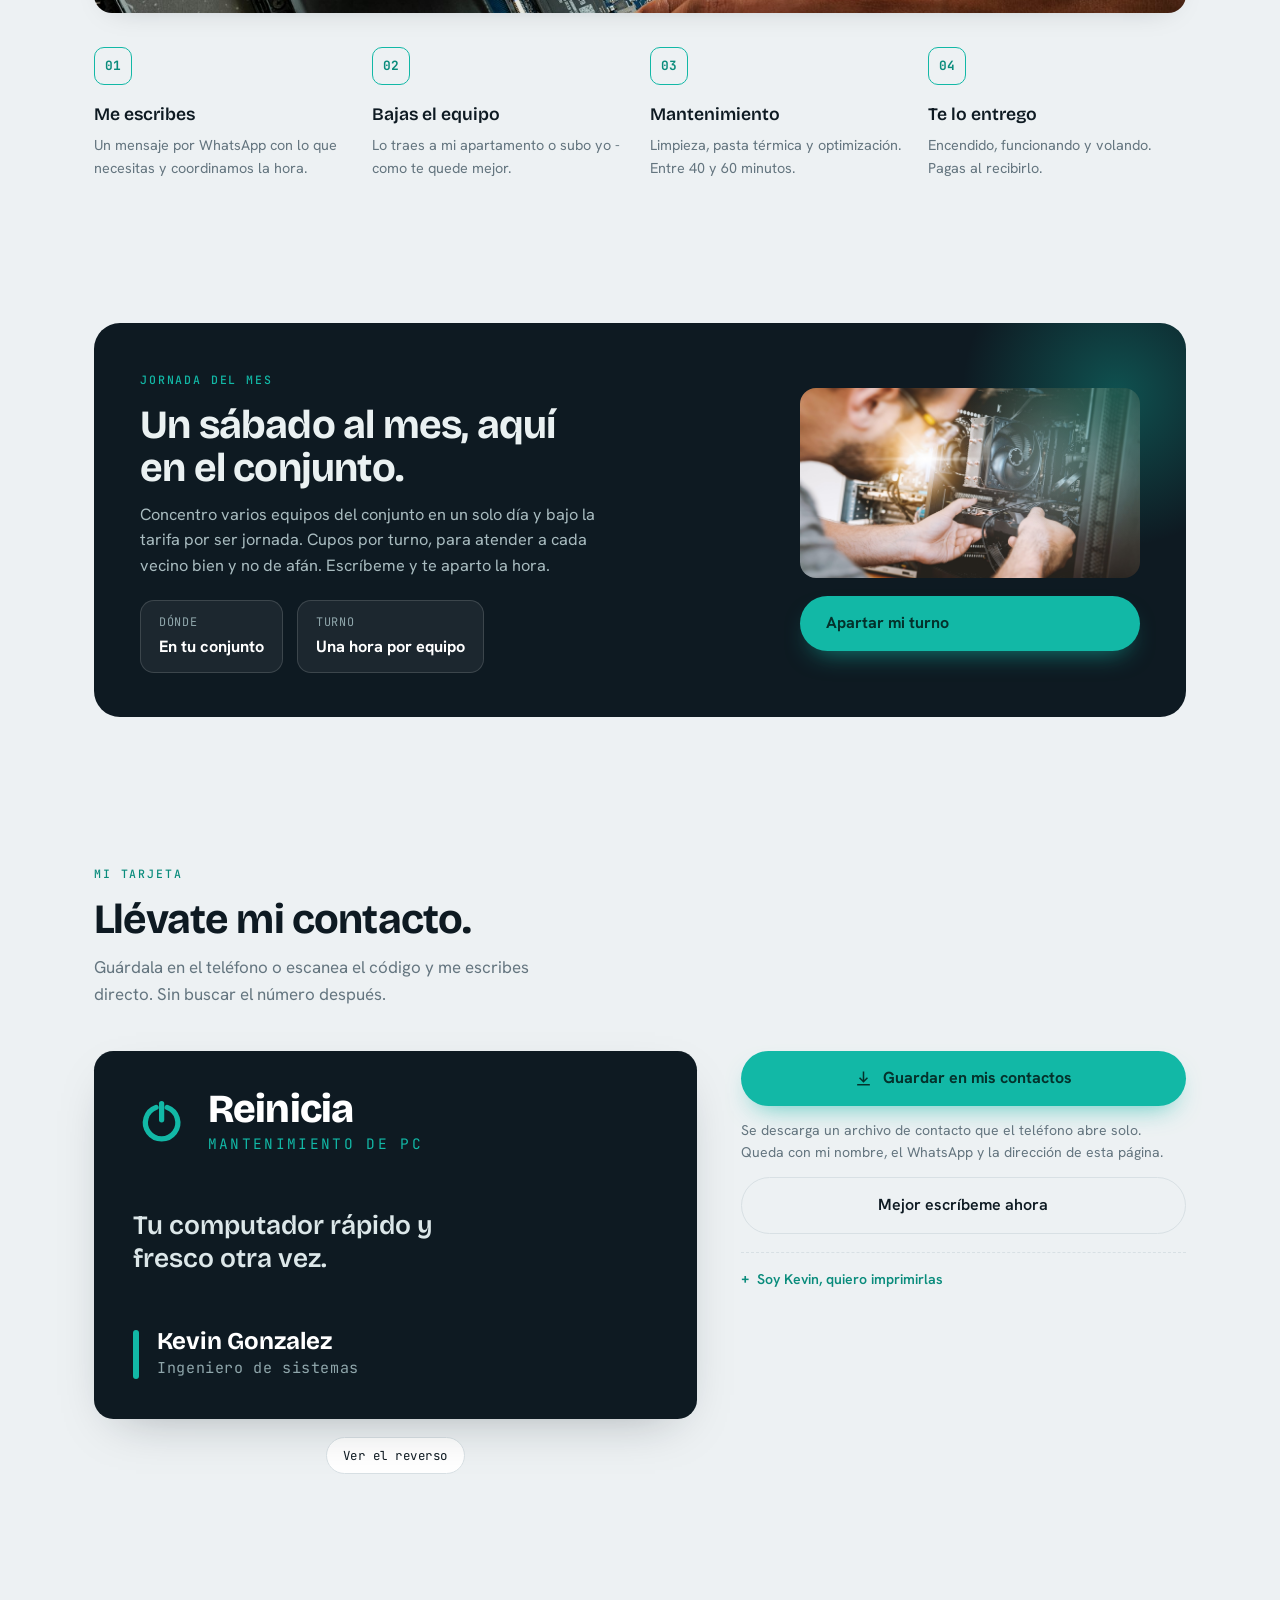
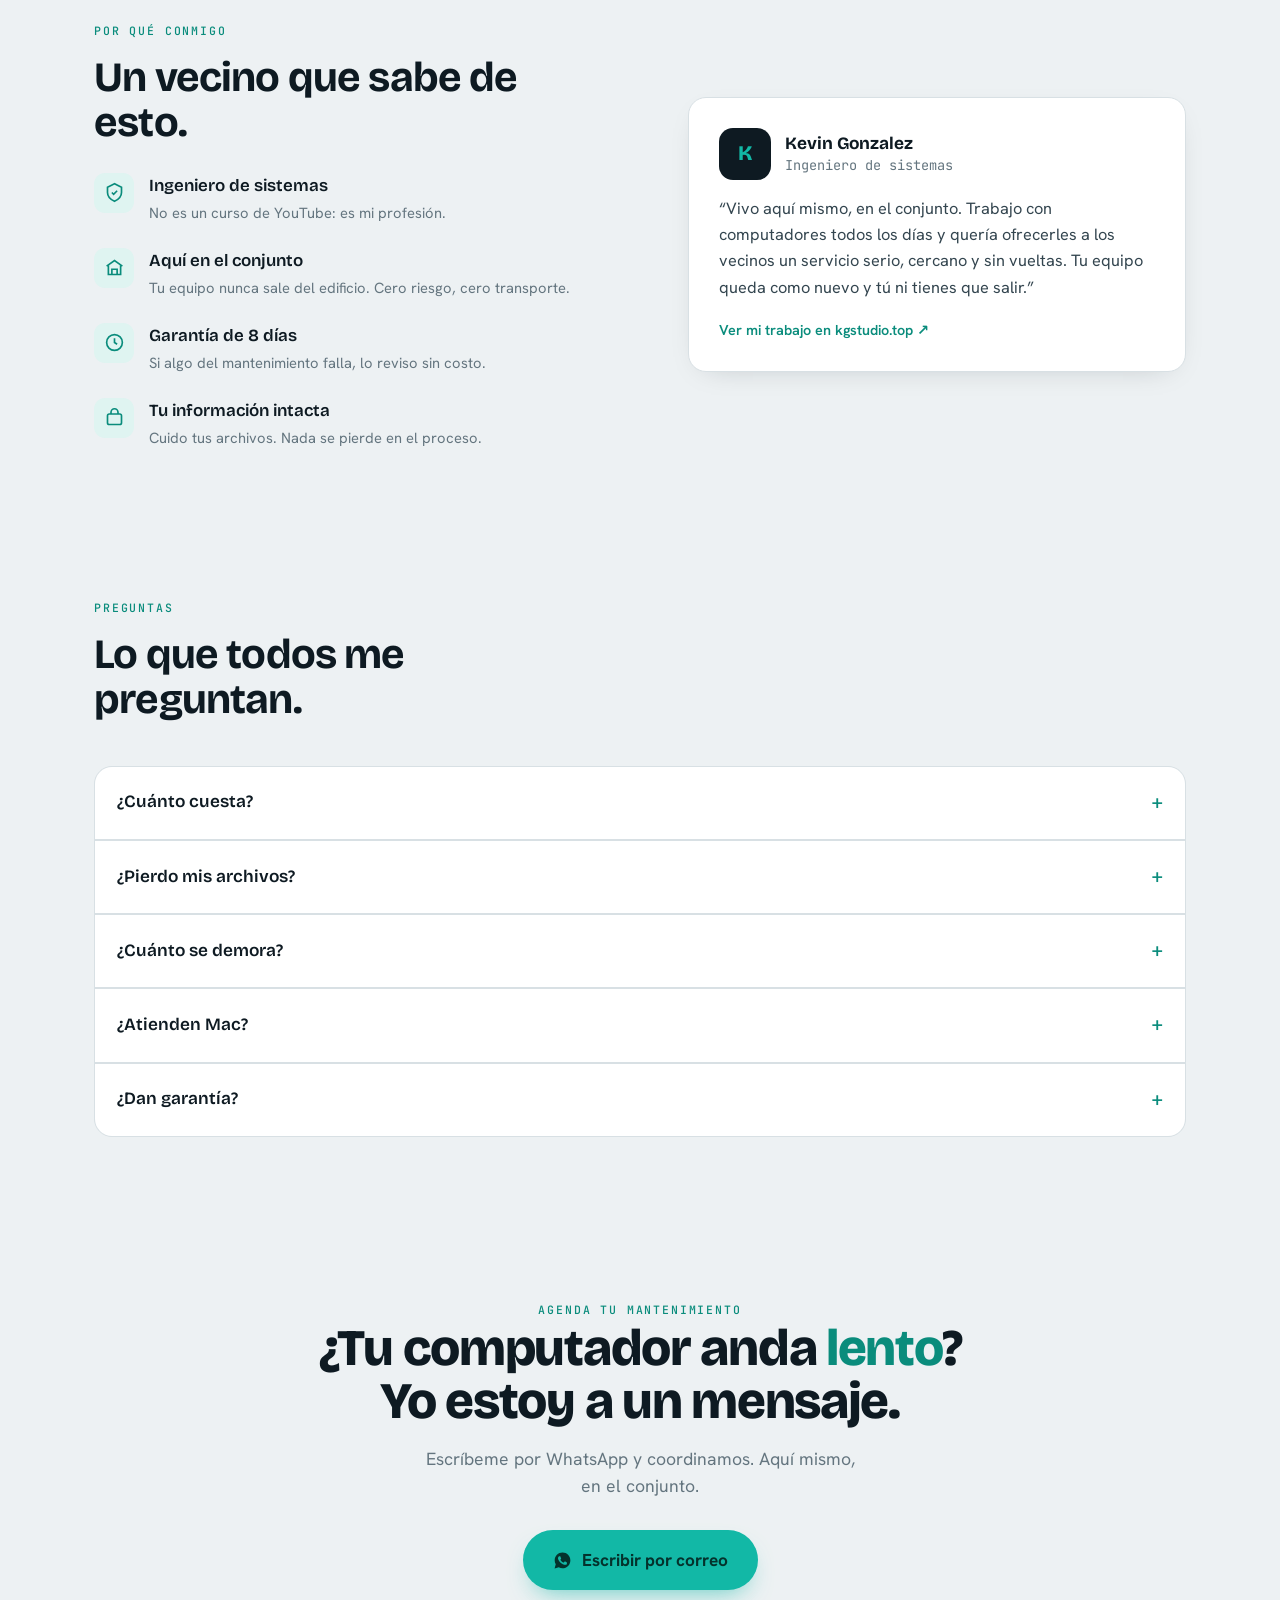
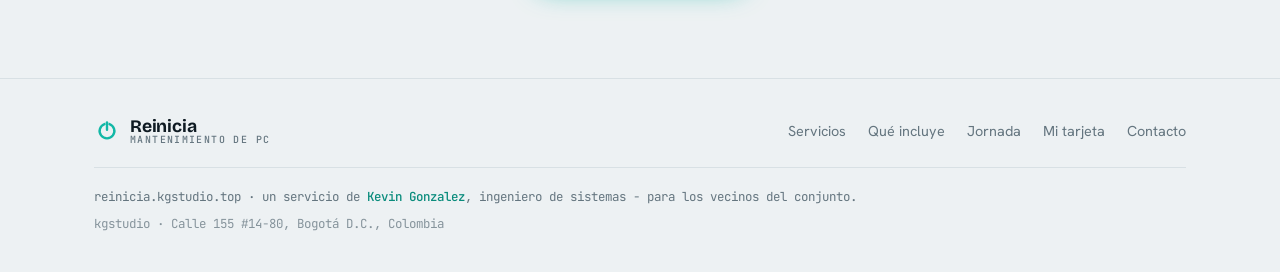
==== commit 4324aaf7: "Fuera los precios, y tres fotos mas el corte del equipo Los precios estaban en seis sitios: las tarj" ====
--- a/index.html
+++ b/index.html
@@ -4,7 +4,8 @@
 <meta charset="UTF-8">
 <meta name="viewport" content="width=device-width, initial-scale=1.0, viewport-fit=cover">
 <title>Mantenimiento de computadores en Bogotá · Reinicia (kgstudio)</title>
-<meta name="description" content="Mantenimiento de computadores y portátiles en Bogotá, hecho por un ingeniero de sistemas. Limpieza interna, pasta térmica, formateo y optimización desde $30.000, con garantía de 8 días. Voy hasta tu casa.">
+<!-- 204 caracteres se cortaban a 160 en el resultado de busqueda. Esta cabe. -->
+<meta name="description" content="Mantenimiento de computadores a domicilio en Bogotá, hecho por un ingeniero de sistemas. Reviso el equipo, te digo qué tiene y qué vale antes de tocarlo. Garantía de 8 días.">
 <link rel="canonical" href="https://reinicia.kgstudio.top/">
 <meta name="author" content="Kevin Gonzalez">
 <meta name="robots" content="index, follow, max-image-preview:large, max-snippet:-1">
@@ -14,9 +15,14 @@
 <meta property="og:url" content="https://reinicia.kgstudio.top/">
 <meta property="og:site_name" content="Reinicia · kgstudio">
 <meta property="og:title" content="Reinicia · Mantenimiento de computadores en Bogotá">
-<meta property="og:description" content="Limpieza, pasta térmica y optimización desde $30.000, con garantía de 8 días. Lo hace un ingeniero de sistemas, no un local de esquina.">
+<meta property="og:image" content="https://reinicia.kgstudio.top/og.png">
+<meta property="og:image:width" content="1200">
+<meta property="og:image:height" content="630">
+<meta property="og:image:alt" content="reinicia - mantenimiento de computadores a domicilio en Bogotá">
+<meta name="twitter:card" content="summary_large_image">
+<meta name="twitter:image" content="https://reinicia.kgstudio.top/og.png">
+<meta property="og:description" content="Limpieza, pasta térmica y optimización, con garantía de 8 días. Lo hace un ingeniero de sistemas, no un local de esquina.">
 <meta property="og:locale" content="es_CO">
-<meta name="twitter:card" content="summary">
 <meta name="theme-color" content="#12B8A6">
 <link rel="icon" href="data:image/svg+xml,%3Csvg xmlns='http://www.w3.org/2000/svg' viewBox='0 0 120 120'%3E%3Crect width='120' height='120' rx='26' fill='%230E1A22'/%3E%3Cg fill='none' stroke='%2312B8A6' stroke-width='11' stroke-linecap='round'%3E%3Cpath d='M71.6 28.1 A34 34 0 1 1 48.4 28.1'/%3E%3Cline x1='60' y1='20' x2='60' y2='54'/%3E%3C/g%3E%3C/svg%3E">
 <link rel="preconnect" href="https://fonts.googleapis.com">
@@ -47,7 +53,6 @@
       "url": "https://kgstudio.top/",
       "description": "Mantenimiento de computadores y desarrollo de software en Bogotá, a cargo del ingeniero de sistemas Kevin Gonzalez.",
       "email": "kgagudelo@gmail.com",
-      "priceRange": "$30.000 - $60.000 COP",
       "currenciesAccepted": "COP",
       "paymentAccepted": "Efectivo, Nequi, Daviplata, transferencia",
       "knowsLanguage": ["es", "en"],
@@ -103,27 +108,18 @@
             "@type": "Offer",
             "name": "Mantenimiento de portátil",
             "description": "Desarme, limpieza interna, cambio de pasta térmica, limpieza de software, drivers y optimización de arranque.",
-            "price": "60000",
-            "priceCurrency": "COP",
-            "priceSpecification": { "@type": "PriceSpecification", "minPrice": "60000", "priceCurrency": "COP", "valueAddedTaxIncluded": true },
             "availability": "https://schema.org/InStock"
           },
           {
             "@type": "Offer",
             "name": "Mantenimiento de torre o computador de escritorio",
             "description": "Limpieza interna a fondo, pasta térmica, revisión de ventiladores, limpieza de software y optimización.",
-            "price": "50000",
-            "priceCurrency": "COP",
-            "priceSpecification": { "@type": "PriceSpecification", "minPrice": "50000", "priceCurrency": "COP", "valueAddedTaxIncluded": true },
             "availability": "https://schema.org/InStock"
           },
           {
             "@type": "Offer",
             "name": "Mantenimiento solo software",
             "description": "Sin abrir el equipo: limpieza lógica, quitar basura, optimización de arranque, actualizaciones y antivirus.",
-            "price": "30000",
-            "priceCurrency": "COP",
-            "priceSpecification": { "@type": "PriceSpecification", "minPrice": "30000", "priceCurrency": "COP", "valueAddedTaxIncluded": true },
             "availability": "https://schema.org/InStock"
           }
         ]
@@ -258,8 +254,8 @@
   <div class="wrap">
     <div class="sec-head reveal">
       <span class="eyebrow">Servicios</span>
-      <h2>Un servicio claro, con precio de una vez.</h2>
-      <p>Sin sorpresas. Escoges lo que necesitas y sabes cuánto vale desde el primer mensaje.</p>
+      <h2>Escoges qué necesita tu equipo.</h2>
+      <p>Cada servicio dice exactamente qué le hago y cuánto me toma. El valor depende del equipo y de la falla, así que lo reviso y te lo digo antes de tocar nada.</p>
     </div>
     <div class="svc-grid">
 
@@ -267,7 +263,7 @@
         <div class="ic"><svg viewBox="0 0 24 24" fill="none" stroke="currentColor" stroke-width="1.8" aria-hidden="true"><rect x="3" y="4" width="18" height="12" rx="1.5"/><path d="M2 20h20"/></svg></div>
         <h3>Portátil</h3>
         <p>Desarme, limpieza interna, cambio de pasta térmica, limpieza de software, drivers y optimización de arranque.</p>
-        <div class="price"><span class="from">Desde</span><span class="amt">$60.000</span></div>
+        <div class="card-meta"><span class="chip">40 a 60 min</span><span class="chip">Garantía 8 días</span></div>
         <a class="card-cta" data-wa data-msg="Hola Kevin, quiero un mantenimiento para mi portátil.">Pedir este →</a>
       </div>
 
@@ -275,7 +271,7 @@
         <div class="ic"><svg viewBox="0 0 24 24" fill="none" stroke="currentColor" stroke-width="1.8" aria-hidden="true"><rect x="4" y="3" width="9" height="18" rx="1.5"/><path d="M17 7h3v10h-3M7 7h2M7 11h2"/></svg></div>
         <h3>Torre / Escritorio</h3>
         <p>Limpieza interna a fondo, pasta térmica, revisión de ventiladores, limpieza de software y optimización.</p>
-        <div class="price"><span class="from">Desde</span><span class="amt">$50.000</span></div>
+        <div class="card-meta"><span class="chip">40 a 60 min</span><span class="chip">Garantía 8 días</span></div>
         <a class="card-cta" data-wa data-msg="Hola Kevin, quiero un mantenimiento para mi torre de escritorio.">Pedir este →</a>
       </div>
 
@@ -283,12 +279,12 @@
         <div class="ic"><svg viewBox="0 0 24 24" fill="none" stroke="currentColor" stroke-width="1.8" aria-hidden="true"><path d="M12 3v3M12 18v3M3 12h3M18 12h3M5.6 5.6l2.1 2.1M16.3 16.3l2.1 2.1M18.4 5.6l-2.1 2.1M7.7 16.3l-2.1 2.1"/><circle cx="12" cy="12" r="3.2"/></svg></div>
         <h3>Solo software</h3>
         <p>Sin abrir el equipo: limpieza lógica, quitar basura, optimización de arranque, actualizaciones y antivirus.</p>
-        <div class="price"><span class="from">Desde</span><span class="amt">$30.000</span></div>
+        <div class="card-meta"><span class="chip">30 a 40 min</span><span class="chip">Sin abrir el equipo</span></div>
         <a class="card-cta" data-wa data-msg="Hola Kevin, quiero el servicio de solo software.">Pedir este →</a>
       </div>
 
     </div>
-    <p class="price-note reveal">Todo incluye un chequeo de salud (disco, batería y temperaturas) con recomendaciones. Descuento del 15% desde el segundo equipo de la misma casa o por vecino referido.</p>
+    <p class="price-note reveal">Todo incluye un chequeo de salud (disco, batería y temperaturas) con recomendaciones. Si son varios equipos de la misma casa, o me llegas por un vecino, te lo tengo en cuenta.</p>
   </div>
 </section>
 
@@ -300,6 +296,122 @@
       <h2>Todo esto, en cada mantenimiento.</h2>
       <p>Para que sepas exactamente qué le van a hacer a tu equipo antes de entregarlo.</p>
     </div>
+
+    <!-- ── EL CORTE ─────────────────────────────────────────────────────
+         La página era una lista de cosas que pasan dentro de una tapa que
+         el dueño del equipo nunca abre. Este es el mismo texto, dibujado:
+         dónde está cada pieza que se toca y por qué se calienta.
+
+         Va dibujado y no fotografiado a propósito. Una foto de un portátil
+         destapado es de un portátil concreto -el de alguien- y aquí no hay
+         ninguno que enseñar; el dibujo señala lo que hace falta señalar y
+         no envejece con el modelo. -->
+    <div class="corte-par reveal">
+    <figure class="corte-foto">
+      <img src="img/placa-desmontada.jpg" alt="Un portátil destapado por debajo: la batería arriba, la placa azul en el medio y los dos ventiladores unidos por los tubos de cobre del disipador."
+           width="1400" height="1050" loading="lazy" decoding="async">
+      <figcaption>Así se ve cuando sale la tapa.</figcaption>
+    </figure>
+    <figure class="corte">
+      <svg viewBox="0 0 900 400" role="img"
+           aria-labelledby="corte-t corte-d">
+        <title id="corte-t">Corte de un portátil por dentro</title>
+        <desc id="corte-d">El ventilador, el disipador con la pasta térmica sobre el
+          procesador, el disco y la batería: las cuatro piezas que se tocan en un
+          mantenimiento.</desc>
+
+        <!-- La tapa de abajo, que es la que se quita -->
+        <rect x="42" y="54" width="816" height="300" rx="22" fill="#12222C" stroke="#24404E" stroke-width="2"/>
+        <rect x="66" y="78" width="768" height="252" rx="14" fill="#0E1A22" stroke="#1E3642" stroke-width="1.5"/>
+
+        <!-- Los tornillos de la tapa: son los primeros que salen -->
+        <g fill="#24404E">
+          <circle cx="60" cy="72" r="4"/><circle cx="840" cy="72" r="4"/>
+          <circle cx="60" cy="336" r="4"/><circle cx="840" cy="336" r="4"/>
+        </g>
+
+        <!-- La batería: la pieza más grande y la que más envejece -->
+        <g>
+          <rect x="96" y="212" width="286" height="96" rx="10" fill="#162A35" stroke="#2A4A5A" stroke-width="1.5"/>
+          <rect x="112" y="228" width="78" height="64" rx="6" fill="#1C3542"/>
+          <rect x="200" y="228" width="78" height="64" rx="6" fill="#1C3542"/>
+          <rect x="288" y="228" width="78" height="64" rx="6" fill="#1C3542"/>
+        </g>
+
+        <!-- El disco -->
+        <rect x="96" y="106" width="180" height="82" rx="9" fill="#162A35" stroke="#2A4A5A" stroke-width="1.5"/>
+        <circle cx="186" cy="147" r="27" fill="none" stroke="#2A4A5A" stroke-width="1.5"/>
+        <circle cx="186" cy="147" r="6" fill="#2A4A5A"/>
+
+        <!-- La RAM, en su ranura -->
+        <rect x="300" y="112" width="160" height="26" rx="5" fill="#162A35" stroke="#2A4A5A" stroke-width="1.5"/>
+        <rect x="300" y="150" width="160" height="26" rx="5" fill="#162A35" stroke="#2A4A5A" stroke-width="1.5"/>
+
+        <!-- El procesador con la pasta: el ámbar es el calor que se saca.
+             Es el único sitio de la página donde se usa, porque es el único
+             que de verdad quema. -->
+        <rect x="496" y="196" width="96" height="96" rx="8" fill="#1C3542" stroke="#2A4A5A" stroke-width="1.5"/>
+        <rect x="516" y="216" width="56" height="56" rx="4" fill="#E8823A" opacity=".82"/>
+        <rect x="524" y="224" width="40" height="40" rx="3" fill="#F0A268" opacity=".9"/>
+
+        <!-- El disipador: el tubo que lleva el calor del procesador al ventilador -->
+        <path d="M544 216 L544 150 Q544 128 566 128 L676 128"
+              fill="none" stroke="#12B8A6" stroke-width="15" stroke-linecap="round" opacity=".55"/>
+        <path d="M544 216 L544 150 Q544 128 566 128 L676 128"
+              fill="none" stroke="#12B8A6" stroke-width="5" stroke-linecap="round"/>
+        <g stroke="#2A4A5A" stroke-width="2">
+          <path d="M600 108v40M616 108v40M632 108v40M648 108v40M664 108v40"/>
+        </g>
+
+        <!-- El ventilador, que es lo que se atasca de polvo -->
+        <circle cx="722" cy="212" r="72" fill="#162A35" stroke="#2A4A5A" stroke-width="1.5"/>
+        <circle cx="722" cy="212" r="58" fill="#0E1A22" stroke="#24404E" stroke-width="1.5"/>
+        <g fill="none" stroke="#12B8A6" stroke-width="4" stroke-linecap="round" opacity=".85">
+          <path d="M722 212 C742 190 754 186 762 194 C744 198 736 204 722 212"/>
+          <path d="M722 212 C744 232 748 244 740 252 C736 234 730 226 722 212"/>
+          <path d="M722 212 C700 234 688 238 680 230 C698 226 706 220 722 212"/>
+          <path d="M722 212 C700 192 696 180 704 172 C708 190 714 198 722 212"/>
+        </g>
+        <circle cx="722" cy="212" r="11" fill="#12B8A6"/>
+
+        <!-- La rejilla por donde sale el aire caliente -->
+        <g stroke="#24404E" stroke-width="4" stroke-linecap="round">
+          <path d="M806 176v72M818 176v72M830 176v72"/>
+        </g>
+
+        <!-- Las llamadas. Cada una apunta a su pieza con una línea fina,
+             porque un dibujo sin nombres no dice cuál es cuál. -->
+        <g class="corte-llamada">
+          <path d="M186 106 L186 74" />
+          <text x="186" y="62" text-anchor="middle">Disco</text>
+        </g>
+        <!-- La memoria sale por arriba, no por el costado: hacia la derecha la
+             etiqueta caia justo encima del disipador y del procesador. -->
+        <g class="corte-llamada">
+          <path d="M380 112 L380 74" />
+          <text x="380" y="62" text-anchor="middle">Memoria</text>
+        </g>
+        <g class="corte-llamada">
+          <path d="M239 308 L239 344" />
+          <text x="239" y="362" text-anchor="middle">Batería</text>
+        </g>
+        <g class="corte-llamada corte-llamada--calor">
+          <path d="M544 292 L544 344" />
+          <text x="544" y="362" text-anchor="middle">Procesador y pasta térmica</text>
+        </g>
+        <g class="corte-llamada">
+          <path d="M722 140 L722 74" />
+          <text x="722" y="62" text-anchor="middle">Ventilador y disipador</text>
+        </g>
+      </svg>
+      <figcaption>
+        Esto es lo que hay debajo de la tapa. El polvo se acumula en el ventilador
+        y en las aletas del disipador, y la pasta del procesador se seca con los
+        años: por ahí se va la temperatura, y con ella la velocidad.
+      </figcaption>
+    </figure>
+    </div>
+
     <ul class="checks">
       <li class="reveal"><b>Limpieza interna</b><span>Ventiladores, disipador y tarjeta, con aire y herramienta antiestática.</span></li>
       <li class="reveal"><b>Pasta térmica nueva</b><span>Se retira la vieja y se aplica pasta fresca. Es lo que baja la temperatura de verdad.</span></li>
@@ -318,6 +430,10 @@
       <span class="eyebrow">Cómo funciona</span>
       <h2>Cuatro pasos, todo dentro del conjunto.</h2>
     </div>
+    <figure class="proceso-foto reveal">
+      <img src="img/portatil-abierto.jpg" alt="Dos manos con un destornillador trabajando sobre un portátil abierto, con la tapa y el juego de puntas al lado."
+           width="1400" height="1867" loading="lazy" decoding="async">
+    </figure>
     <div class="steps">
       <div class="step reveal"><div class="num">01</div><h4>Me escribes</h4><p>Un mensaje por WhatsApp con lo que necesitas y coordinamos la hora.</p></div>
       <div class="step reveal"><div class="num">02</div><h4>Bajas el equipo</h4><p>Lo traes a mi apartamento o subo yo - como te quede mejor.</p></div>
@@ -334,14 +450,18 @@
       <div class="jornada-inner">
         <div class="txt">
           <span class="eyebrow">Jornada del mes</span>
-          <h2>Un sábado al mes, precio especial.</h2>
-          <p>Concentro varios equipos del conjunto en un solo día con tarifa de jornada. Cupos por turno para atender a cada vecino bien. Escríbeme y te aparto la hora.</p>
+          <h2>Un sábado al mes, aquí en el conjunto.</h2>
+          <p>Concentro varios equipos del conjunto en un solo día y bajo la tarifa por ser jornada. Cupos por turno, para atender a cada vecino bien y no de afán. Escríbeme y te aparto la hora.</p>
           <div class="jornada-prices">
-            <div class="jchip"><div class="l">Portátil</div><div class="v"><s>$60.000</s>$55.000</div></div>
-            <div class="jchip"><div class="l">Torre</div><div class="v"><s>$50.000</s>$45.000</div></div>
+            <div class="jchip"><div class="l">Dónde</div><div class="v">En tu conjunto</div></div>
+            <div class="jchip"><div class="l">Turno</div><div class="v">Una hora por equipo</div></div>
           </div>
         </div>
-        <a class="btn-primary" data-wa data-msg="Hola Kevin, quiero apartar un turno para la jornada del mes.">Apartar mi turno</a>
+        <div class="jornada-lado">
+          <img src="img/torre-ventilador.jpg" alt="Un técnico ajustando el disipador y el ventilador dentro de una torre abierta."
+               width="1400" height="933" loading="lazy" decoding="async">
+          <a class="btn-primary" data-wa data-msg="Hola Kevin, quiero apartar un turno para la jornada del mes.">Apartar mi turno</a>
+        </div>
       </div>
     </div>
   </div>
@@ -389,9 +509,10 @@
                 <span class="bc-name">Reinicia</span>
               </div>
               <div class="bc-svc">
-                <div class="bc-row"><span>Mantenimiento portátil</span><b>$60.000</b></div>
-                <div class="bc-row"><span>Torre / escritorio</span><b>$50.000</b></div>
-                <div class="bc-row"><span>Solo software</span><b>$30.000</b></div>
+                <div class="bc-row"><span>Mantenimiento portátil</span></div>
+                <div class="bc-row"><span>Torre / escritorio</span></div>
+                <div class="bc-row"><span>Solo software</span></div>
+                <div class="bc-row bc-row--nota"><span>Te digo el valor antes de tocar nada</span></div>
               </div>
               <div class="bc-badges">
                 <span class="bc-badge" id="bcTorre">Aquí en tu conjunto</span>
--- a/styles.css
+++ b/styles.css
@@ -187,9 +187,9 @@
 .card .ic svg{width:24px;height:24px}
 .card h3{font-family:'Bricolage Grotesque';font-weight:700;font-size:1.24rem;margin-bottom:8px}
 .card p{color:var(--muted);font-size:.94rem;flex:1;margin-bottom:18px}
-.price{display:flex;align-items:baseline;gap:6px;padding-top:16px;border-top:1px dashed var(--line)}
-.price .from{font-size:.74rem;color:var(--muted);text-transform:uppercase;letter-spacing:.08em;font-family:'JetBrains Mono',monospace}
-.price .amt{font-family:'JetBrains Mono',monospace;font-weight:700;font-size:1.5rem;color:var(--ink)}
+.card-meta{display:flex;flex-wrap:wrap;gap:8px;padding-top:16px;border-top:1px dashed var(--line)}
+.chip{font-family:'JetBrains Mono',monospace;font-size:.7rem;letter-spacing:.04em;text-transform:uppercase;
+  color:var(--teal-deep);background:var(--teal-wash);border-radius:999px;padding:6px 11px;white-space:nowrap}
 .price-note{font-size:.78rem;color:var(--muted);margin-top:20px;max-width:70ch}
 /* El CTA de cada tarjeta de precio: es un enlace, así que necesita verse
    pulsable sin competir con el botón principal del hero. */
@@ -242,8 +242,7 @@
 .jornada-prices{display:flex;gap:14px;margin-top:22px;flex-wrap:wrap}
 .jchip{background:rgba(255,255,255,.06);border:1px solid rgba(255,255,255,.14);border-radius:14px;padding:12px 18px}
 .jchip .l{font-size:.74rem;color:#8FA6AB;font-family:'JetBrains Mono',monospace;letter-spacing:.06em;text-transform:uppercase}
-.jchip .v{font-family:'JetBrains Mono',monospace;font-weight:700;font-size:1.35rem;color:#fff;margin-top:2px}
-.jchip .v s{color:#6C8085;font-weight:400;font-size:.9rem;margin-right:6px}
+.jchip .v{font-weight:700;font-size:1.02rem;color:#fff;margin-top:3px}
 .jornada-inner .btn-primary{color:#04322c}
 
 /* ---------- confianza ---------- */
@@ -463,3 +462,147 @@
   .reveal{opacity:1;transform:none}
   html{scroll-behavior:auto}
 }
+
+
+/* La nota del reverso de la tarjeta: no es un servicio mas de la lista, asi
+   que no se lee como uno. */
+.bc-row--nota{color:var(--muted);font-style:italic;padding-top:.6cqw}
+
+/* ── El corte del equipo ──────────────────────────────────────────────
+   El dibujo de lo que hay debajo de la tapa, encima de la lista de lo
+   que se le hace. La lista dice qué se toca; el corte dice dónde está.  */
+.corte{
+  background:var(--ink);
+  border-radius:var(--radius);
+  padding:26px 26px 22px;
+  margin-bottom:24px;
+  box-shadow:var(--shadow);
+  overflow:hidden;
+}
+.corte svg{display:block;width:100%;height:auto}
+
+/* Las llamadas: línea fina hasta la pieza y el nombre al final. El calor
+   es la única que va en ámbar, porque es la única pieza que quema. */
+.corte-llamada path{stroke:#3C5C6B;stroke-width:1.5;fill:none}
+.corte-llamada text{
+  font-family:'JetBrains Mono',monospace;
+  font-size:14px;
+  letter-spacing:.04em;
+  fill:#9FB4BC;
+}
+.corte-llamada--calor path{stroke:var(--amber)}
+.corte-llamada--calor text{fill:#F0A268}
+
+.corte figcaption{
+  margin-top:18px;
+  padding-top:16px;
+  border-top:1px solid rgba(255,255,255,.09);
+  color:#8FA6AB;
+  font-size:.86rem;
+  line-height:1.6;
+  max-width:74ch;
+}
+
+@media (max-width:720px){
+  .corte{padding:16px 14px 14px}
+  /*
+   * Los nombres de las piezas se dibujan dentro del SVG, así que encogen con
+   * él: a 390 px quedaban en unos ocho píxeles, que no se leen. Subirles el
+   * tamaño solo los hace chocar entre ellos, porque el sitio donde caben es
+   * el mismo. Aquí el dibujo se queda solo y quien nombra las piezas es el
+   * pie de la figura y la lista que va justo debajo, que en un móvil se leen
+   * mucho mejor que una etiqueta con una línea.
+   *
+   * El <title> y el <desc> del SVG no se tocan: quien lo oye con un lector
+   * de pantalla los sigue teniendo.
+   */
+  .corte-llamada{display:none}
+}
+
+/* ── Las fotos ────────────────────────────────────────────────────────
+   Tres, y cada una hace un trabajo que el texto no hacia: enseñar cómo se
+   ve por dentro un equipo, que hay unas manos detrás del servicio, y qué
+   pasa en la hora que el equipo está en mi mesa.
+
+   Van descargadas en `img/` y no enlazadas a un banco de imágenes: una foto
+   servida desde otro dominio es una petición más, un tercero que sabe quién
+   visita el sitio, y un enlace que se rompe cuando ese dominio cambie de
+   reglas. Son de Unsplash, cuya licencia permite uso comercial sin exigir
+   atribución.
+
+   Todas llevan `width` y `height` en el HTML para que el navegador reserve
+   el hueco antes de descargarlas y la página no dé el salto al cargar.     */
+
+.corte-par{
+  display:grid;
+  grid-template-columns:minmax(0,.85fr) minmax(0,1.15fr);
+  gap:20px;
+  align-items:stretch;
+  margin-bottom:24px;
+}
+.corte-par .corte{margin-bottom:0}
+
+.corte-foto{
+  border-radius:var(--radius);
+  overflow:hidden;
+  background:var(--ink);
+  box-shadow:var(--shadow);
+  display:flex;
+  flex-direction:column;
+}
+.corte-foto img{
+  width:100%;
+  flex:1;
+  object-fit:cover;
+  display:block;
+  min-height:0;
+}
+.corte-foto figcaption{
+  padding:14px 20px 16px;
+  color:#8FA6AB;
+  font-size:.82rem;
+  font-family:'JetBrains Mono',monospace;
+  letter-spacing:.03em;
+}
+
+.proceso-foto{
+  border-radius:var(--radius);
+  overflow:hidden;
+  margin-bottom:26px;
+  box-shadow:var(--shadow-soft);
+}
+/* La foto es vertical y aquí va de banda: se recorta a la parte donde están
+   las manos, que es lo que se quiere enseñar. */
+.proceso-foto img{
+  width:100%;
+  height:clamp(200px,26vw,320px);
+  object-fit:cover;
+  object-position:center 38%;
+  display:block;
+}
+
+.jornada-lado{
+  display:flex;
+  flex-direction:column;
+  align-items:stretch;
+  gap:18px;
+  width:min(340px,100%);
+}
+.jornada-lado img{
+  width:100%;
+  height:190px;
+  object-fit:cover;
+  border-radius:16px;
+  display:block;
+}
+
+@media (max-width:900px){
+  .corte-par{grid-template-columns:1fr}
+  /* En una sola columna, la foto no necesita tanto alto como en dos */
+  .corte-foto img{height:220px;flex:none}
+}
+
+@media (max-width:640px){
+  .jornada-lado{width:100%}
+  .jornada-lado img{height:160px}
+}
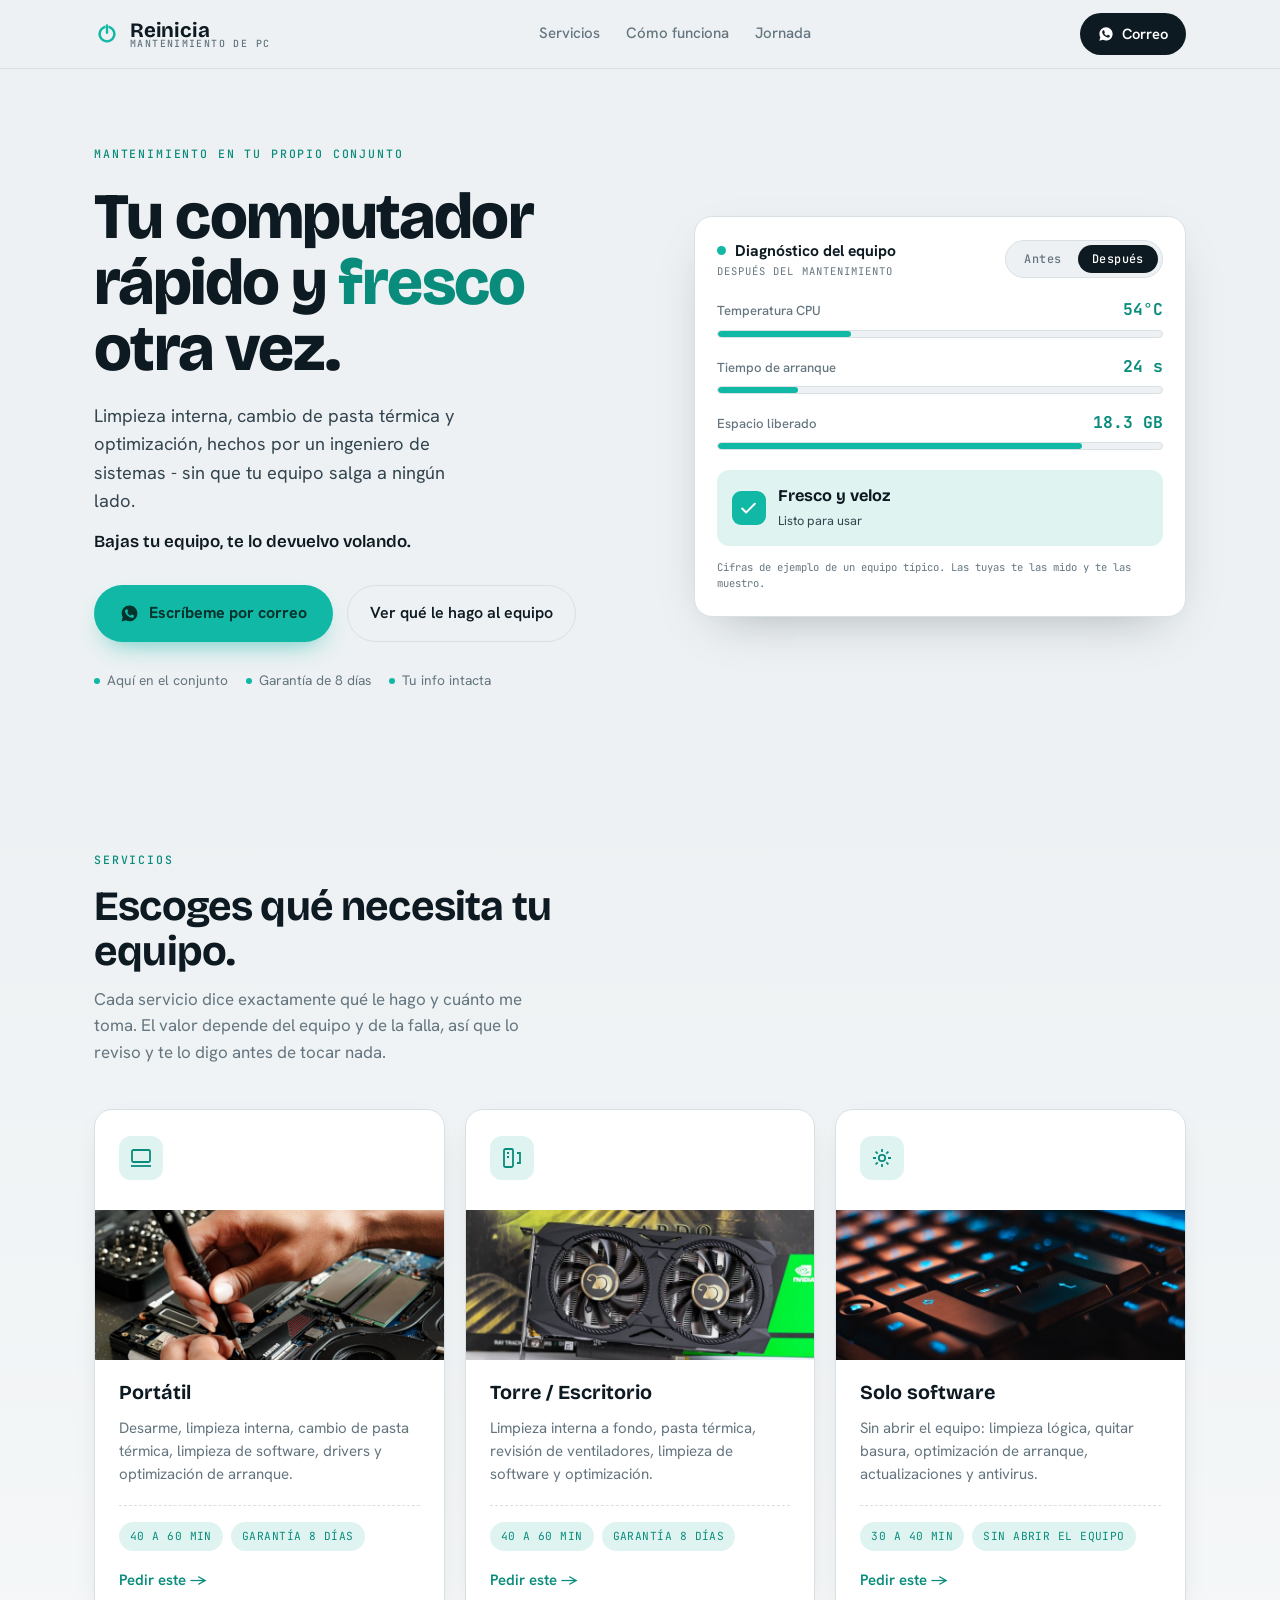
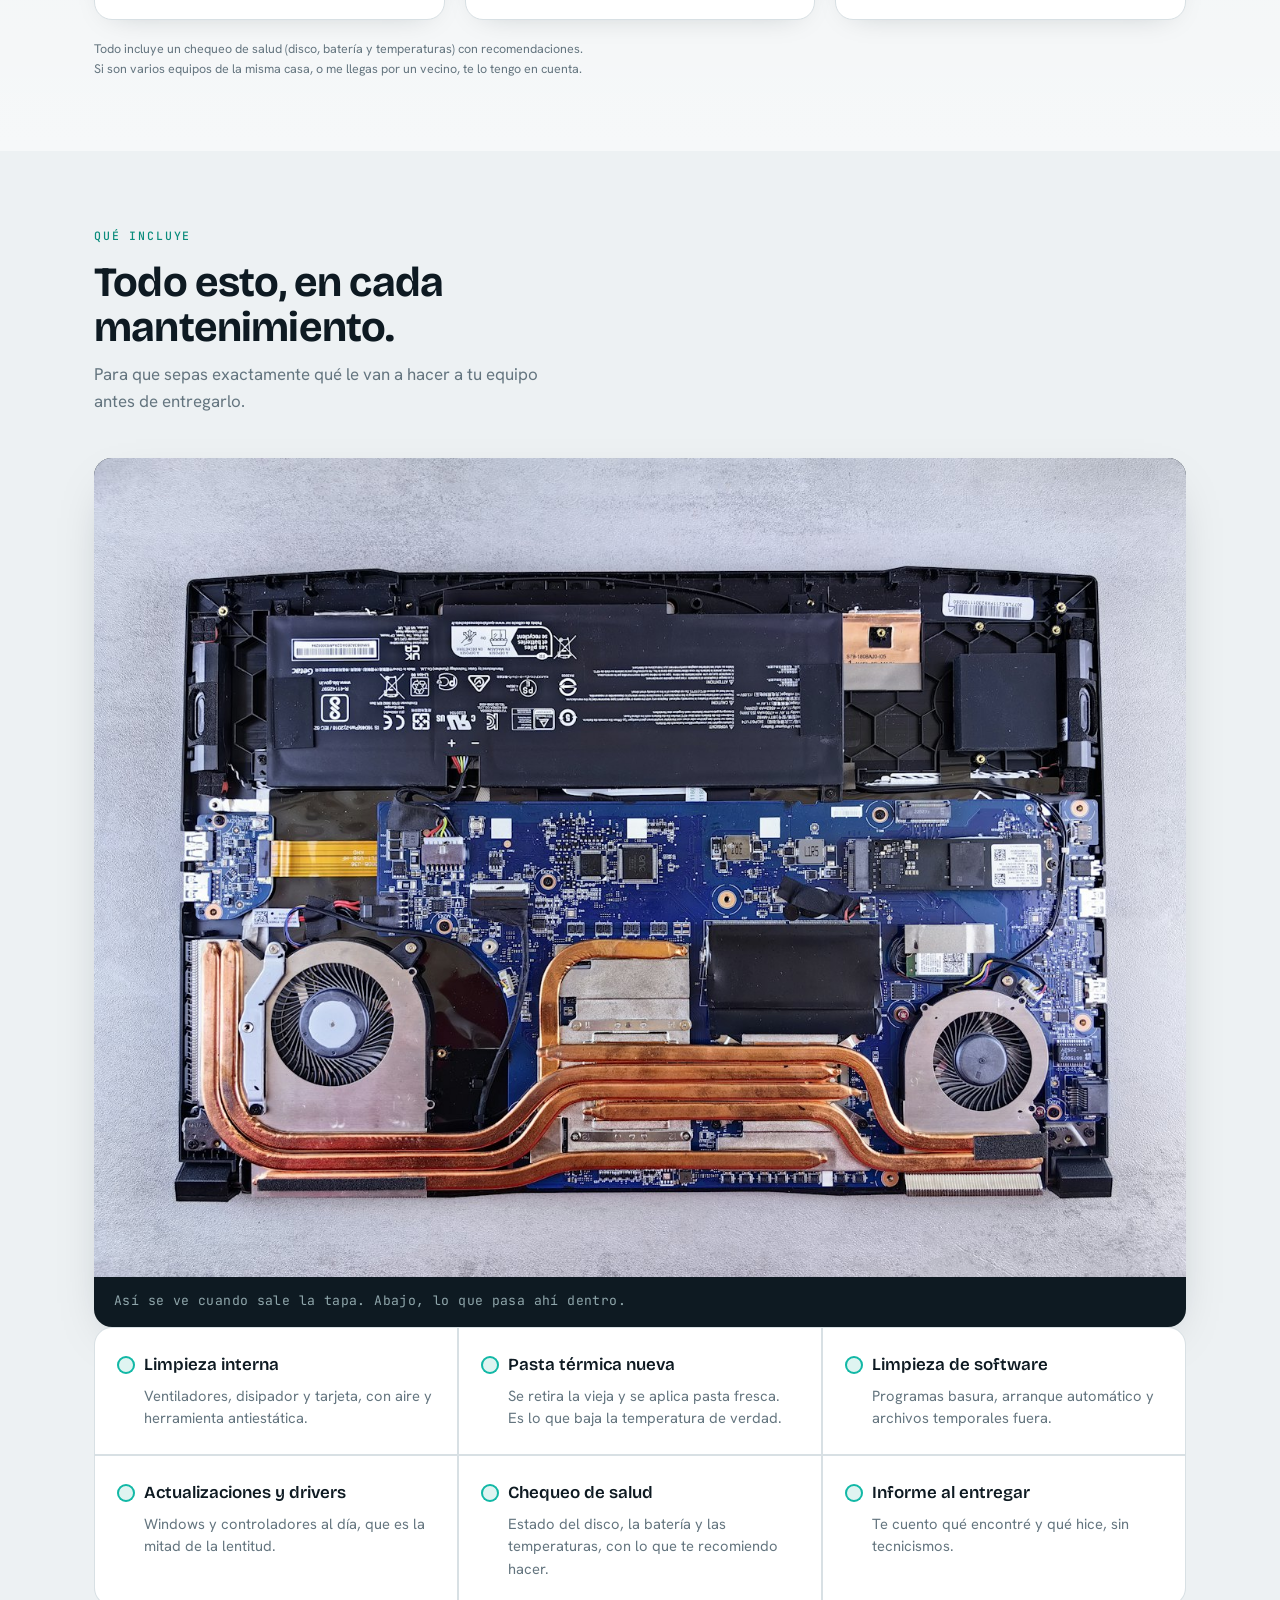
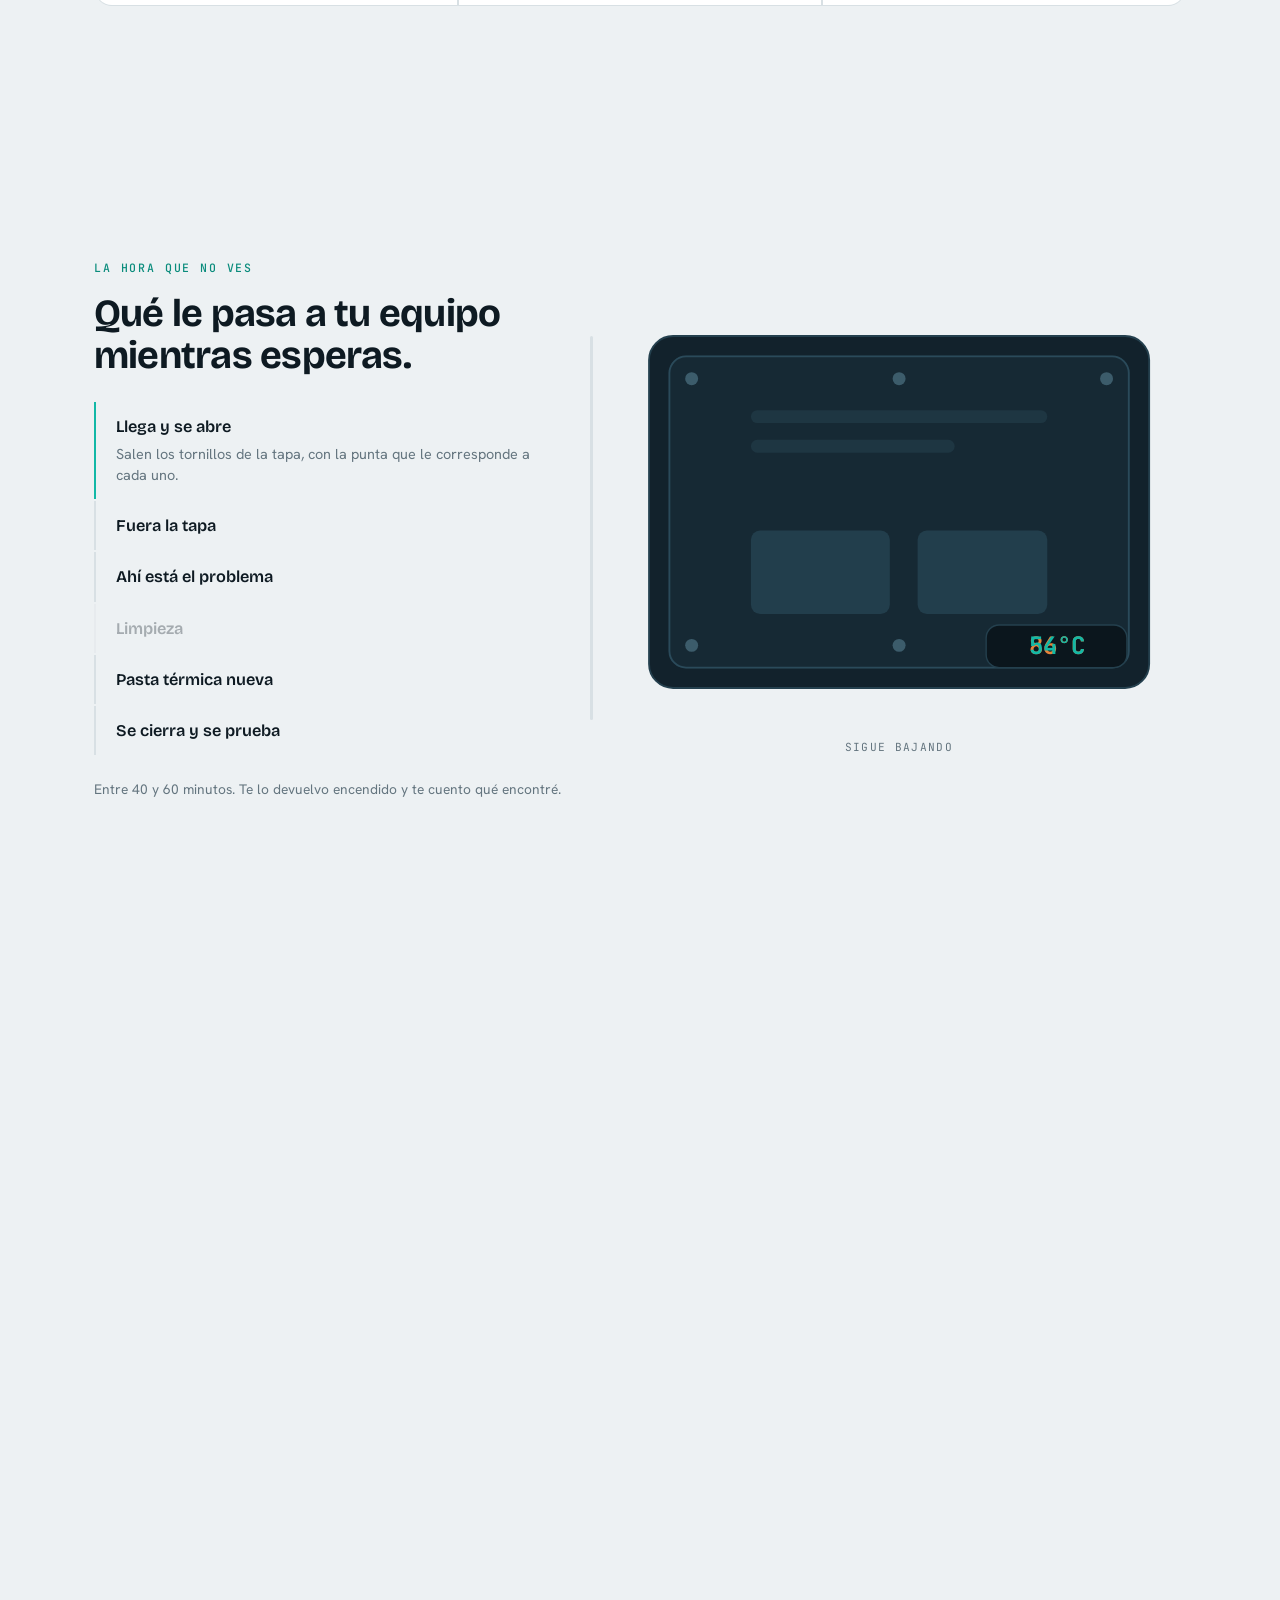
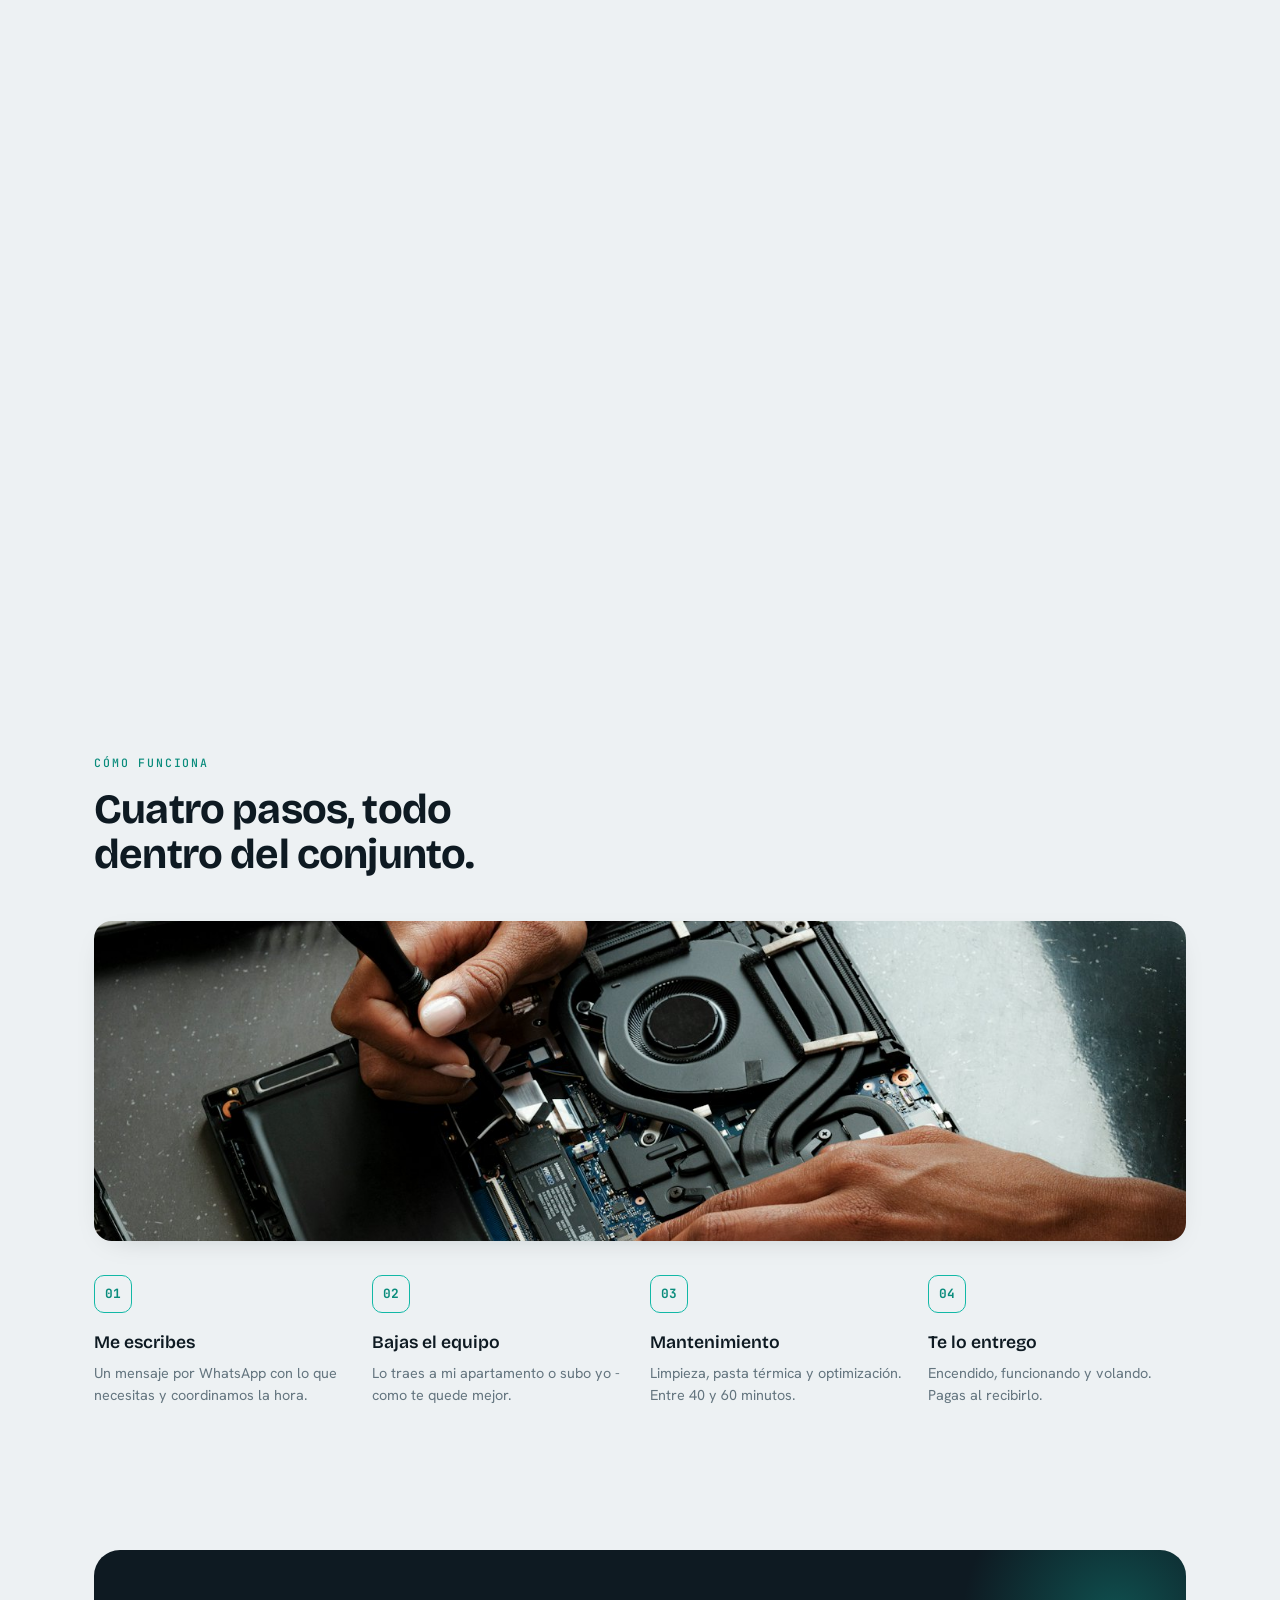
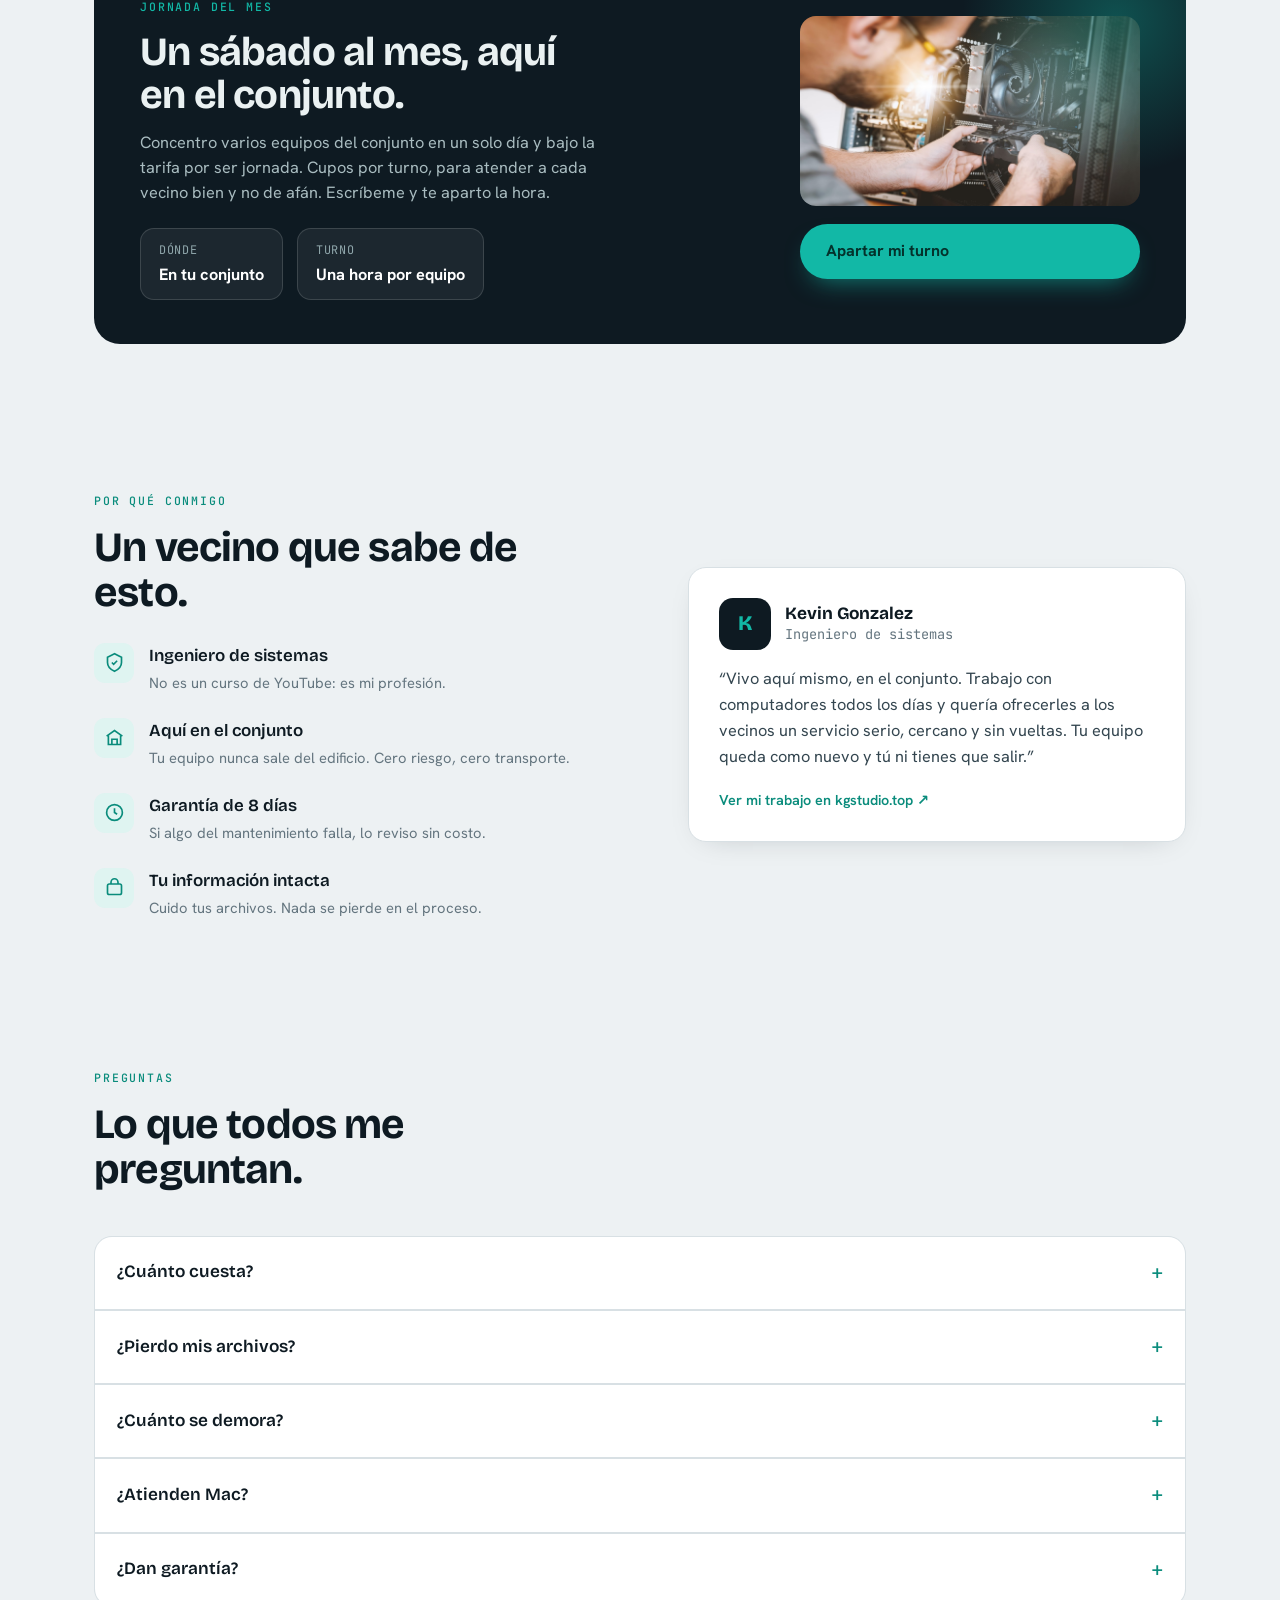
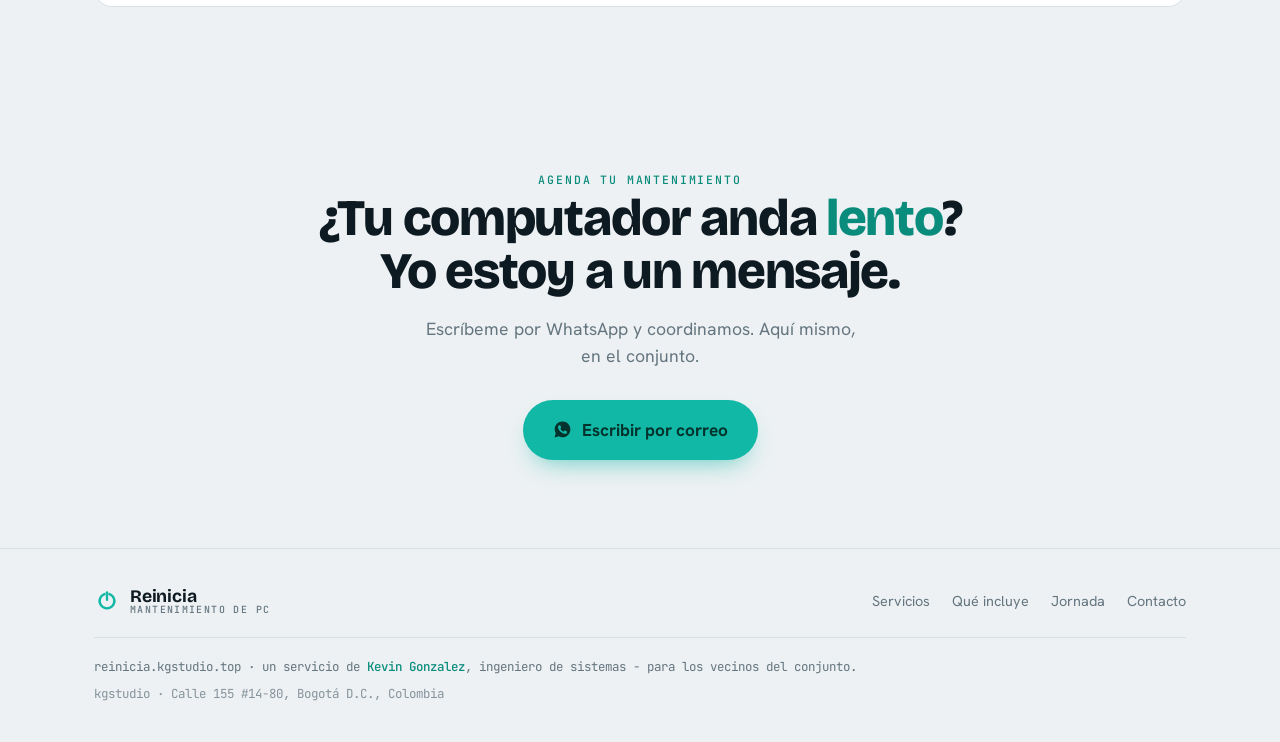
==== commit f9ac9786: "Fuera la tarjeta, y el mantenimiento se mira cuadro a cuadro La seccion de la tarjeta no sumaba: el " ====
--- a/index.html
+++ b/index.html
@@ -172,7 +172,6 @@
       <a href="#servicios">Servicios</a>
       <a href="#proceso">Cómo funciona</a>
       <a href="#jornada">Jornada</a>
-      <a href="#tarjeta">Mi tarjeta</a>
     </nav>
 
     <!-- `data-alt` es el texto que se usa mientras no haya numero: el boton
@@ -199,7 +198,7 @@
           <svg viewBox="0 0 24 24" fill="currentColor" aria-hidden="true"><path d="M12.04 2c-5.46 0-9.9 4.44-9.9 9.9 0 1.75.46 3.45 1.32 4.95L2 22l5.3-1.38c1.45.79 3.08 1.21 4.74 1.21 5.46 0 9.9-4.44 9.9-9.9S17.5 2 12.04 2zm5.8 14.02c-.24.68-1.4 1.3-1.94 1.34-.5.05-1.13.07-1.82-.11-.42-.13-.96-.31-1.65-.61-2.9-1.25-4.8-4.17-4.94-4.37-.15-.2-1.18-1.57-1.18-2.99s.75-2.12 1.01-2.41c.27-.29.58-.36.78-.36.19 0 .39 0 .56.01.18.01.42-.07.66.5.24.58.82 2 .89 2.14.07.15.12.32.02.51-.09.2-.14.32-.27.49-.14.17-.29.37-.41.5-.14.14-.28.29-.12.57.16.28.71 1.17 1.53 1.9 1.05.94 1.94 1.23 2.22 1.37.27.14.43.12.59-.07.16-.2.68-.79.86-1.06.18-.27.36-.22.61-.13.24.09 1.55.73 1.82.86.27.14.45.2.51.31.07.11.07.63-.17 1.31z"/></svg>
           <span data-rotulo>Escríbeme por WhatsApp</span>
         </a>
-        <a class="btn-ghost" href="#tarjeta">Guardar mi contacto</a>
+        <a class="btn-ghost" href="#incluye">Ver qué le hago al equipo</a>
       </div>
       <div class="hero-tags">
         <span>Aquí en el conjunto</span>
@@ -261,6 +260,7 @@
 
       <div class="card reveal">
         <div class="ic"><svg viewBox="0 0 24 24" fill="none" stroke="currentColor" stroke-width="1.8" aria-hidden="true"><rect x="3" y="4" width="18" height="12" rx="1.5"/><path d="M2 20h20"/></svg></div>
+        <img class="svc-foto" src="img/svc-portatil.jpg" alt="Un portátil abierto sobre la mesa de trabajo, con sus componentes a la vista." width="760" height="420" loading="lazy" decoding="async">
         <h3>Portátil</h3>
         <p>Desarme, limpieza interna, cambio de pasta térmica, limpieza de software, drivers y optimización de arranque.</p>
         <div class="card-meta"><span class="chip">40 a 60 min</span><span class="chip">Garantía 8 días</span></div>
@@ -269,6 +269,7 @@
 
       <div class="card reveal">
         <div class="ic"><svg viewBox="0 0 24 24" fill="none" stroke="currentColor" stroke-width="1.8" aria-hidden="true"><rect x="4" y="3" width="9" height="18" rx="1.5"/><path d="M17 7h3v10h-3M7 7h2M7 11h2"/></svg></div>
+        <img class="svc-foto" src="img/svc-torre.jpg" alt="Primer plano del ventilador de refrigeración de una tarjeta dentro de una torre." width="760" height="420" loading="lazy" decoding="async">
         <h3>Torre / Escritorio</h3>
         <p>Limpieza interna a fondo, pasta térmica, revisión de ventiladores, limpieza de software y optimización.</p>
         <div class="card-meta"><span class="chip">40 a 60 min</span><span class="chip">Garantía 8 días</span></div>
@@ -277,6 +278,7 @@
 
       <div class="card reveal">
         <div class="ic"><svg viewBox="0 0 24 24" fill="none" stroke="currentColor" stroke-width="1.8" aria-hidden="true"><path d="M12 3v3M12 18v3M3 12h3M18 12h3M5.6 5.6l2.1 2.1M16.3 16.3l2.1 2.1M18.4 5.6l-2.1 2.1M7.7 16.3l-2.1 2.1"/><circle cx="12" cy="12" r="3.2"/></svg></div>
+        <img class="svc-foto" src="img/svc-software.jpg" alt="Primer plano de un teclado de computador iluminado." width="760" height="420" loading="lazy" decoding="async">
         <h3>Solo software</h3>
         <p>Sin abrir el equipo: limpieza lógica, quitar basura, optimización de arranque, actualizaciones y antivirus.</p>
         <div class="card-meta"><span class="chip">30 a 40 min</span><span class="chip">Sin abrir el equipo</span></div>
@@ -306,111 +308,11 @@
          destapado es de un portátil concreto -el de alguien- y aquí no hay
          ninguno que enseñar; el dibujo señala lo que hace falta señalar y
          no envejece con el modelo. -->
-    <div class="corte-par reveal">
-    <figure class="corte-foto">
+    <figure class="corte-foto solo">
       <img src="img/placa-desmontada.jpg" alt="Un portátil destapado por debajo: la batería arriba, la placa azul en el medio y los dos ventiladores unidos por los tubos de cobre del disipador."
            width="1400" height="1050" loading="lazy" decoding="async">
-      <figcaption>Así se ve cuando sale la tapa.</figcaption>
+      <figcaption>Así se ve cuando sale la tapa. Abajo, lo que pasa ahí dentro.</figcaption>
     </figure>
-    <figure class="corte">
-      <svg viewBox="0 0 900 400" role="img"
-           aria-labelledby="corte-t corte-d">
-        <title id="corte-t">Corte de un portátil por dentro</title>
-        <desc id="corte-d">El ventilador, el disipador con la pasta térmica sobre el
-          procesador, el disco y la batería: las cuatro piezas que se tocan en un
-          mantenimiento.</desc>
-
-        <!-- La tapa de abajo, que es la que se quita -->
-        <rect x="42" y="54" width="816" height="300" rx="22" fill="#12222C" stroke="#24404E" stroke-width="2"/>
-        <rect x="66" y="78" width="768" height="252" rx="14" fill="#0E1A22" stroke="#1E3642" stroke-width="1.5"/>
-
-        <!-- Los tornillos de la tapa: son los primeros que salen -->
-        <g fill="#24404E">
-          <circle cx="60" cy="72" r="4"/><circle cx="840" cy="72" r="4"/>
-          <circle cx="60" cy="336" r="4"/><circle cx="840" cy="336" r="4"/>
-        </g>
-
-        <!-- La batería: la pieza más grande y la que más envejece -->
-        <g>
-          <rect x="96" y="212" width="286" height="96" rx="10" fill="#162A35" stroke="#2A4A5A" stroke-width="1.5"/>
-          <rect x="112" y="228" width="78" height="64" rx="6" fill="#1C3542"/>
-          <rect x="200" y="228" width="78" height="64" rx="6" fill="#1C3542"/>
-          <rect x="288" y="228" width="78" height="64" rx="6" fill="#1C3542"/>
-        </g>
-
-        <!-- El disco -->
-        <rect x="96" y="106" width="180" height="82" rx="9" fill="#162A35" stroke="#2A4A5A" stroke-width="1.5"/>
-        <circle cx="186" cy="147" r="27" fill="none" stroke="#2A4A5A" stroke-width="1.5"/>
-        <circle cx="186" cy="147" r="6" fill="#2A4A5A"/>
-
-        <!-- La RAM, en su ranura -->
-        <rect x="300" y="112" width="160" height="26" rx="5" fill="#162A35" stroke="#2A4A5A" stroke-width="1.5"/>
-        <rect x="300" y="150" width="160" height="26" rx="5" fill="#162A35" stroke="#2A4A5A" stroke-width="1.5"/>
-
-        <!-- El procesador con la pasta: el ámbar es el calor que se saca.
-             Es el único sitio de la página donde se usa, porque es el único
-             que de verdad quema. -->
-        <rect x="496" y="196" width="96" height="96" rx="8" fill="#1C3542" stroke="#2A4A5A" stroke-width="1.5"/>
-        <rect x="516" y="216" width="56" height="56" rx="4" fill="#E8823A" opacity=".82"/>
-        <rect x="524" y="224" width="40" height="40" rx="3" fill="#F0A268" opacity=".9"/>
-
-        <!-- El disipador: el tubo que lleva el calor del procesador al ventilador -->
-        <path d="M544 216 L544 150 Q544 128 566 128 L676 128"
-              fill="none" stroke="#12B8A6" stroke-width="15" stroke-linecap="round" opacity=".55"/>
-        <path d="M544 216 L544 150 Q544 128 566 128 L676 128"
-              fill="none" stroke="#12B8A6" stroke-width="5" stroke-linecap="round"/>
-        <g stroke="#2A4A5A" stroke-width="2">
-          <path d="M600 108v40M616 108v40M632 108v40M648 108v40M664 108v40"/>
-        </g>
-
-        <!-- El ventilador, que es lo que se atasca de polvo -->
-        <circle cx="722" cy="212" r="72" fill="#162A35" stroke="#2A4A5A" stroke-width="1.5"/>
-        <circle cx="722" cy="212" r="58" fill="#0E1A22" stroke="#24404E" stroke-width="1.5"/>
-        <g fill="none" stroke="#12B8A6" stroke-width="4" stroke-linecap="round" opacity=".85">
-          <path d="M722 212 C742 190 754 186 762 194 C744 198 736 204 722 212"/>
-          <path d="M722 212 C744 232 748 244 740 252 C736 234 730 226 722 212"/>
-          <path d="M722 212 C700 234 688 238 680 230 C698 226 706 220 722 212"/>
-          <path d="M722 212 C700 192 696 180 704 172 C708 190 714 198 722 212"/>
-        </g>
-        <circle cx="722" cy="212" r="11" fill="#12B8A6"/>
-
-        <!-- La rejilla por donde sale el aire caliente -->
-        <g stroke="#24404E" stroke-width="4" stroke-linecap="round">
-          <path d="M806 176v72M818 176v72M830 176v72"/>
-        </g>
-
-        <!-- Las llamadas. Cada una apunta a su pieza con una línea fina,
-             porque un dibujo sin nombres no dice cuál es cuál. -->
-        <g class="corte-llamada">
-          <path d="M186 106 L186 74" />
-          <text x="186" y="62" text-anchor="middle">Disco</text>
-        </g>
-        <!-- La memoria sale por arriba, no por el costado: hacia la derecha la
-             etiqueta caia justo encima del disipador y del procesador. -->
-        <g class="corte-llamada">
-          <path d="M380 112 L380 74" />
-          <text x="380" y="62" text-anchor="middle">Memoria</text>
-        </g>
-        <g class="corte-llamada">
-          <path d="M239 308 L239 344" />
-          <text x="239" y="362" text-anchor="middle">Batería</text>
-        </g>
-        <g class="corte-llamada corte-llamada--calor">
-          <path d="M544 292 L544 344" />
-          <text x="544" y="362" text-anchor="middle">Procesador y pasta térmica</text>
-        </g>
-        <g class="corte-llamada">
-          <path d="M722 140 L722 74" />
-          <text x="722" y="62" text-anchor="middle">Ventilador y disipador</text>
-        </g>
-      </svg>
-      <figcaption>
-        Esto es lo que hay debajo de la tapa. El polvo se acumula en el ventilador
-        y en las aletas del disipador, y la pasta del procesador se seca con los
-        años: por ahí se va la temperatura, y con ella la velocidad.
-      </figcaption>
-    </figure>
-    </div>
 
     <ul class="checks">
       <li class="reveal"><b>Limpieza interna</b><span>Ventiladores, disipador y tarjeta, con aire y herramienta antiestática.</span></li>
@@ -420,6 +322,140 @@
       <li class="reveal"><b>Chequeo de salud</b><span>Estado del disco, la batería y las temperaturas, con lo que te recomiendo hacer.</span></li>
       <li class="reveal"><b>Informe al entregar</b><span>Te cuento qué encontré y qué hice, sin tecnicismos.</span></li>
     </ul>
+  </div>
+</section>
+
+<!-- ── LA SECUENCIA ─────────────────────────────────────────────────
+     La hora de mantenimiento, cuadro a cuadro, y la que manda es la rueda
+     del ratón: la sección se queda quieta mientras se scrollea y el dibujo
+     avanza de paso en paso. Es lo que el dueño del equipo no ve nunca,
+     porque pasa con la tapa fuera y él no está delante.
+
+     Los seis cuadros comparten el mismo chasis dibujado; lo que cambia es
+     qué capas se ven. Así no hay seis dibujos que se contradigan entre
+     ellos cuando uno se retoca, que es lo que pasa con una animación hecha
+     de seis imágenes sueltas. -->
+<section id="mantenimiento" class="secuencia" aria-labelledby="secuencia-h">
+  <div class="secuencia-alto">
+    <div class="secuencia-fija">
+      <div class="wrap secuencia-cuerpo">
+
+        <div class="secuencia-texto">
+          <span class="eyebrow">La hora que no ves</span>
+          <h2 id="secuencia-h">Qué le pasa a tu equipo mientras esperas.</h2>
+
+          <ol class="secuencia-pasos">
+            <li data-paso="0"><b>Llega y se abre</b><span>Salen los tornillos de la tapa, con la punta que le corresponde a cada uno.</span></li>
+            <li data-paso="1"><b>Fuera la tapa</b><span>Aparece lo de adentro: ventiladores, disipador, disco y batería.</span></li>
+            <li data-paso="2"><b>Ahí está el problema</b><span>El polvo tapa las aletas del disipador. El aire caliente deja de salir.</span></li>
+            <li data-paso="3"><b>Limpieza</b><span>Aire a presión y pincel antiestático, ventilador por ventilador.</span></li>
+            <li data-paso="4"><b>Pasta térmica nueva</b><span>Se retira la vieja, que ya está seca, y se aplica pasta fresca al procesador.</span></li>
+            <li data-paso="5"><b>Se cierra y se prueba</b><span>Vuelve la tapa, enciende, y se mira la temperatura con el equipo trabajando.</span></li>
+          </ol>
+
+          <p class="secuencia-pie">Entre 40 y 60 minutos. Te lo devuelvo encendido y te cuento qué encontré.</p>
+        </div>
+
+        <div class="secuencia-lienzo">
+          <div class="secuencia-rail" aria-hidden="true"><span></span></div>
+
+          <svg viewBox="0 0 620 460" class="maq" role="img" aria-labelledby="maq-t maq-d">
+            <title id="maq-t">Un mantenimiento, paso a paso</title>
+            <desc id="maq-d">El portátil se destapa, se le quita el polvo del disipador y los
+              ventiladores, se le cambia la pasta térmica del procesador y se cierra otra vez.</desc>
+
+            <!-- El chasis, que está en los seis cuadros -->
+            <rect x="40" y="40" width="540" height="380" rx="26" fill="#12222C" stroke="#24404E" stroke-width="2"/>
+            <rect x="62" y="62" width="496" height="336" rx="18" fill="#0E1A22" stroke="#1E3642" stroke-width="1.5"/>
+
+            <!-- Lo de adentro: aparece cuando sale la tapa -->
+            <g class="capa adentro">
+              <rect x="88" y="250" width="230" height="110" rx="12" fill="#162A35" stroke="#2A4A5A" stroke-width="1.5"/>
+              <rect x="104" y="266" width="60" height="78" rx="6" fill="#1C3542"/>
+              <rect x="172" y="266" width="60" height="78" rx="6" fill="#1C3542"/>
+              <rect x="240" y="266" width="62" height="78" rx="6" fill="#1C3542"/>
+              <rect x="88" y="96" width="150" height="76" rx="10" fill="#162A35" stroke="#2A4A5A" stroke-width="1.5"/>
+              <circle cx="163" cy="134" r="24" fill="none" stroke="#2A4A5A" stroke-width="1.5"/>
+              <rect x="258" y="100" width="132" height="24" rx="5" fill="#162A35" stroke="#2A4A5A" stroke-width="1.5"/>
+              <rect x="258" y="136" width="132" height="24" rx="5" fill="#162A35" stroke="#2A4A5A" stroke-width="1.5"/>
+
+              <!-- El disipador: el tubo que va del procesador al ventilador -->
+              <path d="M372 250 L372 190 Q372 172 390 172 L470 172" fill="none" stroke="#12B8A6" stroke-width="14" stroke-linecap="round" opacity=".5"/>
+              <path d="M372 250 L372 190 Q372 172 390 172 L470 172" fill="none" stroke="#12B8A6" stroke-width="5" stroke-linecap="round"/>
+              <g class="aletas" stroke="#2A4A5A" stroke-width="2">
+                <path d="M408 154v36M422 154v36M436 154v36M450 154v36M464 154v36"/>
+              </g>
+
+              <!-- El ventilador -->
+              <circle cx="470" cy="250" r="62" fill="#162A35" stroke="#2A4A5A" stroke-width="1.5"/>
+              <circle cx="470" cy="250" r="50" fill="#0E1A22" stroke="#24404E" stroke-width="1.5"/>
+              <g class="aspas" fill="none" stroke="#12B8A6" stroke-width="4" stroke-linecap="round" opacity=".85">
+                <path d="M470 250 C487 231 497 228 504 235 C489 238 482 243 470 250"/>
+                <path d="M470 250 C489 267 492 277 485 284 C482 268 477 261 470 250"/>
+                <path d="M470 250 C451 269 441 272 434 265 C450 262 457 257 470 250"/>
+                <path d="M470 250 C451 233 448 223 455 216 C458 232 463 239 470 250"/>
+              </g>
+              <circle cx="470" cy="250" r="10" fill="#12B8A6"/>
+
+              <!-- El procesador y su pasta -->
+              <rect x="336" y="250" width="72" height="72" rx="8" fill="#1C3542" stroke="#2A4A5A" stroke-width="1.5"/>
+              <g class="pasta-vieja">
+                <rect x="352" y="266" width="40" height="40" rx="4" fill="#7E7468"/>
+                <g stroke="#5E564C" stroke-width="1.6" fill="none">
+                  <path d="M356 276h14l6 8-8 10M382 270l-6 12 10 6M360 296l8-4"/>
+                </g>
+              </g>
+              <g class="pasta-nueva">
+                <rect x="352" y="266" width="40" height="40" rx="4" fill="#C9D6DA"/>
+                <circle cx="372" cy="286" r="9" fill="#E8EFF1"/>
+              </g>
+            </g>
+
+            <!-- El polvo: se ve en cuanto se abre y se va con la limpieza -->
+            <g class="capa polvo" fill="#8A7F6E">
+              <circle cx="415" cy="160" r="4"/><circle cx="429" cy="176" r="3.2"/>
+              <circle cx="443" cy="158" r="3.6"/><circle cx="457" cy="178" r="4.2"/>
+              <circle cx="466" cy="160" r="3"/><circle cx="436" cy="192" r="3.4"/>
+              <circle cx="452" cy="222" r="4"/><circle cx="488" cy="228" r="3.4"/>
+              <circle cx="500" cy="262" r="4.4"/><circle cx="482" cy="290" r="3.6"/>
+              <circle cx="446" cy="284" r="3"/><circle cx="430" cy="246" r="3.8"/>
+              <circle cx="398" cy="176" r="3"/><circle cx="470" cy="200" r="3.2"/>
+            </g>
+
+            <!-- La tapa, que sale en el cuadro 2 y vuelve en el 6 -->
+            <g class="capa tapa">
+              <rect x="62" y="62" width="496" height="336" rx="18" fill="#162934" stroke="#2A4A5A" stroke-width="2"/>
+              <rect x="150" y="120" width="320" height="14" rx="7" fill="#1E3642"/>
+              <rect x="150" y="152" width="220" height="14" rx="7" fill="#1E3642"/>
+              <g fill="#223E4C">
+                <rect x="150" y="250" width="150" height="90" rx="10"/>
+                <rect x="330" y="250" width="140" height="90" rx="10"/>
+              </g>
+            </g>
+
+            <!-- Los tornillos: salen en el cuadro 1 -->
+            <g class="capa tornillos" fill="#3C5C6B">
+              <circle class="t" cx="86" cy="86" r="7"/>
+              <circle class="t" cx="534" cy="86" r="7"/>
+              <circle class="t" cx="86" cy="374" r="7"/>
+              <circle class="t" cx="534" cy="374" r="7"/>
+              <circle class="t" cx="310" cy="86" r="7"/>
+              <circle class="t" cx="310" cy="374" r="7"/>
+            </g>
+
+            <!-- El termómetro, que baja cuando el trabajo está hecho -->
+            <g class="capa termo">
+              <rect x="404" y="352" width="152" height="46" rx="14" fill="#0B161D" stroke="#24404E" stroke-width="1.5"/>
+              <text class="termo-num termo-antes" x="480" y="383" text-anchor="middle">86°C</text>
+              <text class="termo-num termo-despues" x="480" y="383" text-anchor="middle">54°C</text>
+            </g>
+          </svg>
+
+          <p class="secuencia-nota" aria-hidden="true">Sigue bajando</p>
+        </div>
+
+      </div>
+    </div>
   </div>
 </section>
 
@@ -467,122 +503,6 @@
   </div>
 </section>
 
-<!-- ── TARJETA ─────────────────────────────────────────────────────
-     La tarjeta se arma aquí mismo, en vivo. El vecino se guarda el
-     contacto; yo la imprimo a tamaño real desde esta misma sección. -->
-<section id="tarjeta">
-  <div class="wrap">
-    <div class="sec-head reveal">
-      <span class="eyebrow">Mi tarjeta</span>
-      <h2>Llévate mi contacto.</h2>
-      <p>Guárdala en el teléfono o escanea el código y me escribes directo. Sin buscar el número después.</p>
-    </div>
-
-    <div class="tarjeta-grid">
-
-      <div class="card-stage reveal">
-        <div class="bcard" id="bcard">
-          <!-- FRENTE -->
-          <div class="bcard__face bcard__front">
-            <div class="bc-top">
-              <svg class="bc-logo" viewBox="0 0 120 120" aria-hidden="true"><g fill="none" stroke="#12B8A6" stroke-width="11" stroke-linecap="round"><path d="M71.6 28.1 A34 34 0 1 1 48.4 28.1"/><line x1="60" y1="20" x2="60" y2="54"/></g></svg>
-              <div>
-                <div class="bc-wordmark">Reinicia</div>
-                <div class="bc-kicker">Mantenimiento de PC</div>
-              </div>
-            </div>
-            <div class="bc-tagline">Tu computador rápido y fresco otra vez.</div>
-            <div class="bc-bottom">
-              <span class="bc-bar"></span>
-              <div>
-                <b>Kevin Gonzalez</b>
-                <span>Ingeniero de sistemas</span>
-              </div>
-            </div>
-          </div>
-
-          <!-- REVERSO -->
-          <div class="bcard__face bcard__back">
-            <div class="bc-left">
-              <div class="bc-brand">
-                <svg class="bc-logo-sm" viewBox="0 0 120 120" aria-hidden="true"><g fill="none" stroke="#12B8A6" stroke-width="11" stroke-linecap="round"><path d="M71.6 28.1 A34 34 0 1 1 48.4 28.1"/><line x1="60" y1="20" x2="60" y2="54"/></g></svg>
-                <span class="bc-name">Reinicia</span>
-              </div>
-              <div class="bc-svc">
-                <div class="bc-row"><span>Mantenimiento portátil</span></div>
-                <div class="bc-row"><span>Torre / escritorio</span></div>
-                <div class="bc-row"><span>Solo software</span></div>
-                <div class="bc-row bc-row--nota"><span>Te digo el valor antes de tocar nada</span></div>
-              </div>
-              <div class="bc-badges">
-                <span class="bc-badge" id="bcTorre">Aquí en tu conjunto</span>
-                <span class="bc-badge">Garantía 8 días</span>
-              </div>
-            </div>
-            <div class="bc-right">
-              <div class="bc-qr" id="bcQr"><span class="bc-qr-ph">QR a WhatsApp</span></div>
-              <div class="bc-contact">
-                <div class="bc-wa">
-                  <svg viewBox="0 0 24 24" aria-hidden="true"><path d="M12.04 2c-5.46 0-9.9 4.44-9.9 9.9 0 1.75.46 3.45 1.32 4.95L2 22l5.3-1.38c1.45.79 3.08 1.21 4.74 1.21 5.46 0 9.9-4.44 9.9-9.9S17.5 2 12.04 2z"/></svg>
-                  <span id="bcNumber">kgagudelo@gmail.com</span>
-                </div>
-                <div class="bc-url">reinicia.kgstudio.top</div>
-              </div>
-            </div>
-          </div>
-        </div>
-
-        <div class="card-actions">
-          <button type="button" class="chip-btn" id="flipBtn" aria-pressed="false">Ver el reverso</button>
-        </div>
-      </div>
-
-      <div class="tarjeta-side reveal">
-        <a class="btn-primary" id="saveVcf" href="#" download="Kevin Gonzalez - Reinicia.vcf">
-          <svg viewBox="0 0 24 24" fill="none" stroke="currentColor" stroke-width="1.9" aria-hidden="true"><path d="M12 3v12M7 11l5 5 5-5M4 20h16"/></svg>
-          Guardar en mis contactos
-        </a>
-        <p class="tarjeta-note">Se descarga un archivo de contacto que el teléfono abre solo. Queda con mi nombre, el WhatsApp y la dirección de esta página.</p>
-
-        <a class="btn-ghost" data-wa data-msg="Hola Kevin, vi tu tarjeta y quiero un mantenimiento.">Mejor escríbeme ahora</a>
-
-        <details class="tarjeta-print">
-          <summary>Soy Kevin, quiero imprimirlas</summary>
-          <p>Se imprimen a tamaño real (90 × 55 mm), frente y reverso en páginas separadas. Para litografía, exporta a PDF y pide 3 mm de sangrado.</p>
-          <button type="button" class="chip-btn" id="printBtn">Imprimir / Guardar PDF</button>
-          <p class="tarjeta-hint" id="editHint">Para cambiar el número o la torre, abre esta página con <code>?editar</code> al final.</p>
-          <p class="tarjeta-hint">Lo publicado sale de <code>datos.js</code>.</p>
-        </details>
-      </div>
-
-    </div>
-
-    <!-- Editor: solo aparece con ?editar en la URL. -->
-    <form class="editor" id="editor" hidden>
-      <p class="editor__title">Datos de la tarjeta</p>
-      <div class="editor__fields">
-        <label>
-          <span>WhatsApp</span>
-          <input type="tel" id="inTel" inputmode="numeric" placeholder="3001234567" autocomplete="off">
-          <em>Solo el celular, 10 dígitos. El 57 se agrega solo.</em>
-        </label>
-        <label>
-          <span>Torre</span>
-          <input type="text" id="inTorre" placeholder="4" autocomplete="off">
-          <em>Aparece en la tarjeta y en la sección de confianza.</em>
-        </label>
-      </div>
-      <p class="editor__warn">
-        Esto cambia lo que ves <strong>en este navegador</strong>, para que puedas imprimir ya.
-        Para que quede publicado hay que pegar esta línea en <code>datos.js</code>:
-      </p>
-      <div class="editor__code">
-        <code id="codeLine">whatsapp: '57XXXXXXXXXX',</code>
-        <button type="button" class="chip-btn" id="copyCode">Copiar</button>
-      </div>
-    </form>
-  </div>
-</section>
 
 <!-- CONFIANZA -->
 <section id="confianza">
@@ -652,7 +572,6 @@
       <a href="#servicios">Servicios</a>
       <a href="#incluye">Qué incluye</a>
       <a href="#jornada">Jornada</a>
-      <a href="#tarjeta">Mi tarjeta</a>
       <a href="#contacto">Contacto</a>
     </div>
     <!-- La dirección va escrita tal cual está en la ficha de Google Maps.
@@ -669,7 +588,6 @@
 </footer>
 
 <script src="datos.js" defer></script>
-<script src="qrcode.js" defer></script>
 <script src="main.js" defer></script>
 </body>
 </html>
--- a/styles.css
+++ b/styles.css
@@ -270,120 +270,6 @@
 .signoff-link a{color:var(--teal-deep);font-weight:600}
 .signoff-link a:hover{text-decoration:underline}
 
-/* ---------- tarjeta de presentación ----------
-   La tarjeta se dibuja a proporción real (90 × 55 mm) y todo lo que lleva
-   dentro se mide en `cqw`, o sea en porcentaje de su propio ancho. Así el
-   mismo marcado sirve para la miniatura del móvil y para la hoja de
-   impresión sin una sola media query: la tarjeta se escala entera, como
-   una foto, en vez de descuadrarse tipo por tipo. */
-.tarjeta-grid{display:grid;grid-template-columns:1.15fr .85fr;gap:44px;align-items:start}
-
-.card-stage{container-type:inline-size;perspective:1600px}
-.bcard{
-  position:relative;width:100%;aspect-ratio:90/55;
-  transform-style:preserve-3d;
-  transition:transform .75s cubic-bezier(.2,.7,.2,1);
-}
-.bcard.flipped{transform:rotateY(180deg)}
-.bcard__face{
-  position:absolute;inset:0;
-  backface-visibility:hidden;-webkit-backface-visibility:hidden;
-  border-radius:3.2cqw;padding:6.4cqw;overflow:hidden;
-  box-shadow:var(--shadow);
-}
-
-/* Frente: la marca y quién la respalda. Nada más. */
-.bcard__front{background:var(--ink);color:#fff;display:flex;flex-direction:column;justify-content:space-between}
-.bc-top{display:flex;align-items:center;gap:3cqw}
-.bc-logo{width:9.5cqw;height:9.5cqw;flex:none}
-.bc-wordmark{font-family:'Bricolage Grotesque';font-weight:800;font-size:6.6cqw;letter-spacing:-.02em;line-height:1}
-.bc-kicker{font-family:'JetBrains Mono',monospace;font-size:2.4cqw;letter-spacing:.16em;text-transform:uppercase;color:var(--teal);margin-top:.6cqw}
-.bc-tagline{font-family:'Bricolage Grotesque';font-weight:600;font-size:4.4cqw;line-height:1.25;color:#DCE7E9;max-width:62cqw}
-.bc-bottom{display:flex;align-items:center;gap:3cqw}
-.bc-bar{width:1.1cqw;height:8cqw;border-radius:999px;background:var(--teal);flex:none}
-.bc-bottom b{display:block;font-family:'Bricolage Grotesque';font-weight:700;font-size:4cqw;line-height:1.2}
-.bc-bottom span{display:block;font-family:'JetBrains Mono',monospace;font-size:2.5cqw;color:#8FA6AB;letter-spacing:.04em}
-
-/* Reverso: lo que el vecino necesita para decidir y para escribir. */
-.bcard__back{
-  transform:rotateY(180deg);
-  background:var(--surface);border:1px solid var(--line);
-  display:grid;grid-template-columns:1fr auto;gap:5cqw;align-items:stretch;
-}
-.bc-left{display:flex;flex-direction:column;justify-content:space-between;min-width:0}
-.bc-brand{display:flex;align-items:center;gap:2.2cqw}
-.bc-logo-sm{width:6cqw;height:6cqw;flex:none}
-.bc-name{font-family:'Bricolage Grotesque';font-weight:800;font-size:4.6cqw;letter-spacing:-.02em}
-.bc-svc{display:flex;flex-direction:column;gap:1.4cqw;margin:1cqw 0}
-.bc-row{display:flex;align-items:baseline;justify-content:space-between;gap:2cqw;font-size:3cqw;color:var(--ink-soft)}
-.bc-row b{font-family:'JetBrains Mono',monospace;font-weight:700;color:var(--ink);flex:none}
-.bc-badges{display:flex;flex-wrap:wrap;gap:1.6cqw}
-.bc-badge{
-  font-family:'JetBrains Mono',monospace;font-size:2.3cqw;letter-spacing:.04em;
-  background:var(--teal-wash);color:var(--teal-deep);
-  padding:1.1cqw 2.2cqw;border-radius:999px;
-}
-.bc-right{display:flex;flex-direction:column;align-items:center;justify-content:space-between;gap:2.4cqw;flex:none}
-.bc-qr{
-  width:27cqw;height:27cqw;flex:none;
-  background:#fff;border:1px solid var(--line);border-radius:2cqw;
-  display:grid;place-items:center;overflow:hidden;padding:1.2cqw;
-}
-/* La librería inyecta un canvas y una img; que ocupen el cuadro entero. */
-.bc-qr canvas,.bc-qr img{width:100%!important;height:100%!important;display:block}
-.bc-qr-ph{font-family:'JetBrains Mono',monospace;font-size:2.1cqw;color:var(--muted);text-align:center;line-height:1.3;padding:1cqw}
-.bc-contact{text-align:center}
-.bc-wa{display:flex;align-items:center;justify-content:center;gap:1.4cqw;font-family:'JetBrains Mono',monospace;font-weight:700;font-size:3cqw;color:var(--ink)}
-.bc-wa svg{width:3.4cqw;height:3.4cqw;flex:none;fill:var(--teal-deep)}
-/* Sin número la tarjeta muestra el correo, y el glifo de WhatsApp sobra:
-   dejarlo diría que se escribe por ahí. */
-.bc-wa.correo{font-size:2.5cqw;font-weight:500;color:var(--ink-soft);overflow-wrap:anywhere}
-.bc-wa.correo svg{display:none}
-.bc-url{font-family:'JetBrains Mono',monospace;font-size:2.3cqw;color:var(--muted);margin-top:.6cqw}
-
-.card-actions{display:flex;justify-content:center;margin-top:18px}
-.chip-btn{
-  font-family:'JetBrains Mono',monospace;font-size:.78rem;letter-spacing:.04em;
-  background:var(--surface);border:1.5px solid var(--line);color:var(--ink);
-  padding:9px 16px;border-radius:999px;cursor:pointer;
-  transition:border-color .18s ease,color .18s ease;
-}
-.chip-btn:hover{border-color:var(--teal);color:var(--teal-deep)}
-
-.tarjeta-side{display:flex;flex-direction:column;align-items:flex-start;gap:14px}
-.tarjeta-side .btn-primary,.tarjeta-side .btn-ghost{width:100%;justify-content:center}
-.tarjeta-note{font-size:.88rem;color:var(--muted);line-height:1.55}
-.tarjeta-print{width:100%;border-top:1px dashed var(--line);padding-top:16px;margin-top:4px}
-.tarjeta-print summary{cursor:pointer;font-size:.88rem;font-weight:600;color:var(--teal-deep);list-style:none}
-.tarjeta-print summary::-webkit-details-marker{display:none}
-.tarjeta-print summary::before{content:"+ ";font-family:'JetBrains Mono',monospace}
-.tarjeta-print[open] summary::before{content:"− "}
-.tarjeta-print p{font-size:.85rem;color:var(--muted);margin:12px 0}
-.tarjeta-hint{font-size:.8rem}
-.tarjeta-hint code{font-family:'JetBrains Mono',monospace;background:var(--teal-wash);color:var(--teal-deep);padding:1px 6px;border-radius:5px}
-
-/* Editor: solo aparece con ?editar. Es una herramienta mía, no del visitante,
-   así que se ve como una consola y no como parte de la página. */
-.editor{
-  margin-top:36px;background:var(--surface);
-  border:1.5px dashed var(--line);border-radius:var(--radius);padding:24px;
-}
-.editor__title{font-family:'JetBrains Mono',monospace;font-size:.76rem;letter-spacing:.14em;text-transform:uppercase;color:var(--muted);margin-bottom:16px}
-.editor__fields{display:grid;grid-template-columns:1fr 1fr;gap:18px}
-.editor__fields label{display:block}
-.editor__fields span{display:block;font-weight:600;font-size:.9rem;margin-bottom:6px}
-.editor__fields input{
-  width:100%;font-family:'JetBrains Mono',monospace;font-size:.95rem;
-  padding:11px 13px;border:1.5px solid var(--line);border-radius:10px;
-  background:var(--bg);color:var(--ink);
-}
-.editor__fields input:focus{outline:0;border-color:var(--teal)}
-.editor__fields em{display:block;font-style:normal;font-size:.76rem;color:var(--muted);margin-top:6px}
-.editor__warn{font-size:.85rem;color:var(--ink-soft);margin:18px 0 10px}
-.editor__warn code{font-family:'JetBrains Mono',monospace;background:var(--teal-wash);color:var(--teal-deep);padding:1px 6px;border-radius:5px}
-.editor__code{display:flex;align-items:center;gap:12px;flex-wrap:wrap;background:var(--ink);border-radius:12px;padding:14px 16px}
-.editor__code code{font-family:'JetBrains Mono',monospace;font-size:.85rem;color:#7FE3D6;flex:1;min-width:0;overflow-wrap:anywhere}
-
 /* ---------- preguntas ---------- */
 .faq{display:flex;flex-direction:column;gap:2px;background:var(--line);border:1px solid var(--line);border-radius:var(--radius);overflow:hidden}
 .qa{background:var(--surface)}
@@ -431,15 +317,6 @@
   .checks{grid-template-columns:1fr 1fr}
   .steps{grid-template-columns:1fr 1fr}
   .trust-grid{grid-template-columns:1fr;gap:32px}
-  .tarjeta-grid{grid-template-columns:1fr;gap:34px}
-  /* Suelta, la tarjeta se estiraría a todo el ancho y perdería la escala de
-     objeto que la hace legible como tarjeta.
-
-     Se centra con `justify-self`, NO con `margin:0 auto`: los márgenes auto
-     anulan el estirado del grid y dejan al ítem a su tamaño de contenido, y
-     como `.card-stage` es contenedor de consultas su contenido no aporta
-     ancho - la tarjeta colapsaba a cero y desaparecía en móvil. */
-  .card-stage,.tarjeta-side{max-width:460px;width:100%;justify-self:center}
 }
 @media(max-width:560px){
   .wrap{padding:0 18px}
@@ -452,7 +329,6 @@
   .nav-cta span{display:none}
   .nav-cta{padding:11px 13px}
   .jornada-inner .btn-primary{width:100%;justify-content:center}
-  .editor__fields{grid-template-columns:1fr}
   .qa summary{font-size:1rem;padding:17px 18px}
   .qa p{padding:0 18px 18px}
   .foot-inner{flex-direction:column;align-items:flex-start;gap:20px}
@@ -463,10 +339,6 @@
   html{scroll-behavior:auto}
 }
 
-
-/* La nota del reverso de la tarjeta: no es un servicio mas de la lista, asi
-   que no se lee como uno. */
-.bc-row--nota{color:var(--muted);font-style:italic;padding-top:.6cqw}
 
 /* ── El corte del equipo ──────────────────────────────────────────────
    El dibujo de lo que hay debajo de la tapa, encima de la lista de lo
@@ -606,3 +478,183 @@
   .jornada-lado{width:100%}
   .jornada-lado img{height:160px}
 }
+
+/* ── La secuencia con scroll ──────────────────────────────────────────
+   La sección mide seis pantallas de alto y lo de dentro se queda pegado
+   arriba, así que la rueda del ratón no baja la página: pasa el cuadro.
+   `--paso` lo escribe main.js.
+
+   Cada capa dice en qué cuadros se ve, y nada más. Las transiciones las
+   pone el navegador, así que no hay un bucle de animación pintando a mano
+   sesenta veces por segundo: solo un dato que cambia seis veces.          */
+
+.secuencia{padding:0;background:var(--bg)}
+.secuencia-alto{height:600vh}
+.secuencia-fija{position:sticky;top:0;height:100vh;display:flex;align-items:center;overflow:hidden}
+.secuencia-cuerpo{
+  display:grid;
+  grid-template-columns:minmax(0,.9fr) minmax(0,1.1fr);
+  gap:48px;
+  align-items:center;
+  width:100%;
+}
+
+.secuencia-texto h2{
+  font-family:'Bricolage Grotesque';font-weight:700;
+  font-size:clamp(1.7rem,3vw,2.4rem);letter-spacing:-.02em;line-height:1.1;
+  margin:12px 0 26px;
+}
+
+.secuencia-pasos{list-style:none;display:flex;flex-direction:column;gap:2px}
+.secuencia-pasos li{
+  padding:12px 0 12px 20px;
+  border-left:2px solid var(--line);
+  opacity:.32;
+  transition:opacity .35s ease,border-color .35s ease;
+}
+.secuencia-pasos li b{
+  display:block;font-family:'Bricolage Grotesque';font-weight:600;font-size:1.02rem;
+}
+/* La explicación de cada paso solo se lee cuando ese paso está pasando: con
+   las seis abiertas a la vez la columna era un muro de texto. */
+.secuencia-pasos li span{
+  display:block;color:var(--muted);font-size:.9rem;line-height:1.5;
+  max-height:0;overflow:hidden;opacity:0;
+  transition:max-height .35s ease,opacity .35s ease,margin .35s ease;
+}
+.secuencia-pasos li.activo{opacity:1;border-left-color:var(--teal)}
+.secuencia-pasos li.activo span{max-height:5em;opacity:1;margin-top:4px}
+.secuencia-pasos li.hecho{opacity:.6;border-left-color:var(--teal-deep)}
+
+.secuencia-pie{margin-top:24px;font-size:.86rem;color:var(--muted)}
+
+.secuencia-lienzo{position:relative;min-width:0}
+.maq{width:100%;height:auto;display:block;max-height:66vh}
+
+/* El riel: dice cuánto queda de secuencia, que en una sección pegada no se
+   puede saber mirando la barra del navegador. */
+.secuencia-rail{
+  position:absolute;left:-22px;top:8%;bottom:8%;width:3px;
+  background:var(--line);border-radius:999px;overflow:hidden;
+}
+.secuencia-rail span{
+  display:block;width:100%;height:calc(var(--avance,0) * 100%);
+  background:var(--teal);transition:height .18s linear;
+}
+
+.secuencia-nota{
+  text-align:center;margin-top:14px;color:var(--muted);
+  font-family:'JetBrains Mono',monospace;font-size:.7rem;
+  letter-spacing:.12em;text-transform:uppercase;
+  opacity:0;transition:opacity .3s ease;
+}
+/* Solo en el primer cuadro: despues ya se entendio que se scrollea */
+.secuencia[data-paso="0"] .secuencia-nota{opacity:1}
+
+/* ── Los seis cuadros ─────────────────────────────────────────────── */
+
+.capa{transition:opacity .45s ease,transform .45s ease}
+.maq .t{transition:transform .45s cubic-bezier(.34,1.4,.64,1)}
+
+/* La tapa: puesta en 0 y 1, fuera del 2 al 4, y vuelve en el 5 */
+.secuencia .tapa{opacity:1;transform:translateY(0)}
+.secuencia[data-paso="2"] .tapa,
+.secuencia[data-paso="3"] .tapa,
+.secuencia[data-paso="4"] .tapa{opacity:0;transform:translateY(-58px)}
+
+/* Lo de adentro solo se ve con la tapa fuera */
+.secuencia .adentro{opacity:0}
+.secuencia[data-paso="2"] .adentro,
+.secuencia[data-paso="3"] .adentro,
+.secuencia[data-paso="4"] .adentro,
+.secuencia[data-paso="5"] .adentro{opacity:1}
+
+/* Los tornillos se aflojan en el cuadro 1 y ya no vuelven a estorbar */
+.secuencia .tornillos{opacity:1}
+.secuencia[data-paso="1"] .t{transform:translate(0,-14px)}
+.secuencia[data-paso="2"] .tornillos,
+.secuencia[data-paso="3"] .tornillos,
+.secuencia[data-paso="4"] .tornillos{opacity:0}
+
+/* El polvo: es el hallazgo del cuadro 2 y se va en el 3 */
+.secuencia .polvo{opacity:0}
+.secuencia[data-paso="2"] .polvo{opacity:1}
+
+/* La pasta: la vieja hasta el 3, la nueva desde el 4 */
+.secuencia .pasta-vieja{opacity:1;transition:opacity .45s ease}
+.secuencia .pasta-nueva{opacity:0;transition:opacity .45s ease}
+.secuencia[data-paso="4"] .pasta-vieja,
+.secuencia[data-paso="5"] .pasta-vieja{opacity:0}
+.secuencia[data-paso="4"] .pasta-nueva,
+.secuencia[data-paso="5"] .pasta-nueva{opacity:1}
+
+/* El ventilador arranca cuando ya está limpio, y no antes: girando con el
+   polvo encima diría lo contrario de lo que cuenta el paso. */
+.secuencia[data-paso="5"] .aspas{animation:girar 2.4s linear infinite;transform-origin:470px 250px}
+@keyframes girar{to{transform:rotate(360deg)}}
+
+/* El termómetro: solo aparece al final, cuando hay algo que comparar */
+/* El termometro aparece dos veces y no una: caliente en el cuadro del
+   hallazgo y frio en el del cierre. Dos lecturas del mismo panel es lo que
+   hace que la ultima signifique algo; una sola no se compara con nada. */
+.secuencia .termo{opacity:0}
+.secuencia[data-paso="2"] .termo,
+.secuencia[data-paso="5"] .termo{opacity:1}
+.termo-num{
+  font-family:'JetBrains Mono',monospace;font-weight:700;font-size:26px;
+  transition:opacity .4s ease;
+}
+.termo-antes{fill:var(--amber);opacity:1}
+.termo-despues{fill:var(--teal);opacity:0}
+.secuencia[data-paso="5"] .termo-antes{opacity:0}
+.secuencia[data-paso="5"] .termo-despues{opacity:1}
+
+@media (max-width:900px){
+  .secuencia-alto{height:520vh}
+  .secuencia-cuerpo{grid-template-columns:1fr;gap:22px}
+  /* En una columna el dibujo va arriba: es lo que se está mirando */
+  .secuencia-lienzo{order:-1}
+  .maq{max-height:38vh}
+  .secuencia-rail{left:auto;right:-14px}
+  .secuencia-texto h2{margin:6px 0 14px;font-size:1.35rem}
+  .secuencia-pasos li{padding:8px 0 8px 14px}
+  .secuencia-pasos li b{font-size:.94rem}
+  /* Las seis con su texto no caben en una pantalla de teléfono */
+  .secuencia-pasos li:not(.activo){display:none}
+  .secuencia-pie{display:none}
+}
+
+/* Quien pidió que no se mueva nada ve la sección como lo que es por debajo:
+   una lista de seis pasos y el dibujo del equipo abierto. */
+@media (prefers-reduced-motion:reduce){
+  .secuencia-alto{height:auto}
+  .secuencia-fija{position:static;height:auto;padding:56px 0}
+  .capa,.secuencia-pasos li,.secuencia-pasos li span,.maq .t{transition:none}
+  .secuencia .adentro{opacity:1}
+  .secuencia .tapa,.secuencia .tornillos,.secuencia .polvo,.secuencia .pasta-vieja{opacity:0}
+  .secuencia .pasta-nueva,.secuencia .termo{opacity:1}
+  .secuencia .aspas{animation:none}
+  .secuencia-pasos li{opacity:1;border-left-color:var(--teal)}
+  .secuencia-pasos li span{max-height:none;opacity:1;margin-top:4px}
+  .secuencia-nota{display:none}
+}
+
+/* La foto del equipo abierto, ahora sola encima de la secuencia */
+.corte-foto.solo img{height:clamp(220px,30vw,380px)}
+
+/* La foto de cada tarjeta de servicio. Va debajo del icono y encima del
+   titulo: el icono dice de que va, la foto dice como se ve. */
+/* La tarjeta tiene 24px de padding lateral: la foto se sale justo esos
+   24 por cada lado para llegar a los bordes. Puesto a ojo se quedaba corta
+   por la derecha, que es donde se nota. */
+.svc-foto{
+  /* La base pone `img,svg{max-width:100%}`, que capaba este calc y dejaba la
+     foto corta justo por la derecha, que es donde se nota. */
+  max-width:none;
+  width:calc(100% + 48px);
+  margin:14px -24px 18px;
+  height:150px;
+  object-fit:cover;
+  display:block;
+}
+@media(max-width:560px){ .svc-foto{height:120px} }
